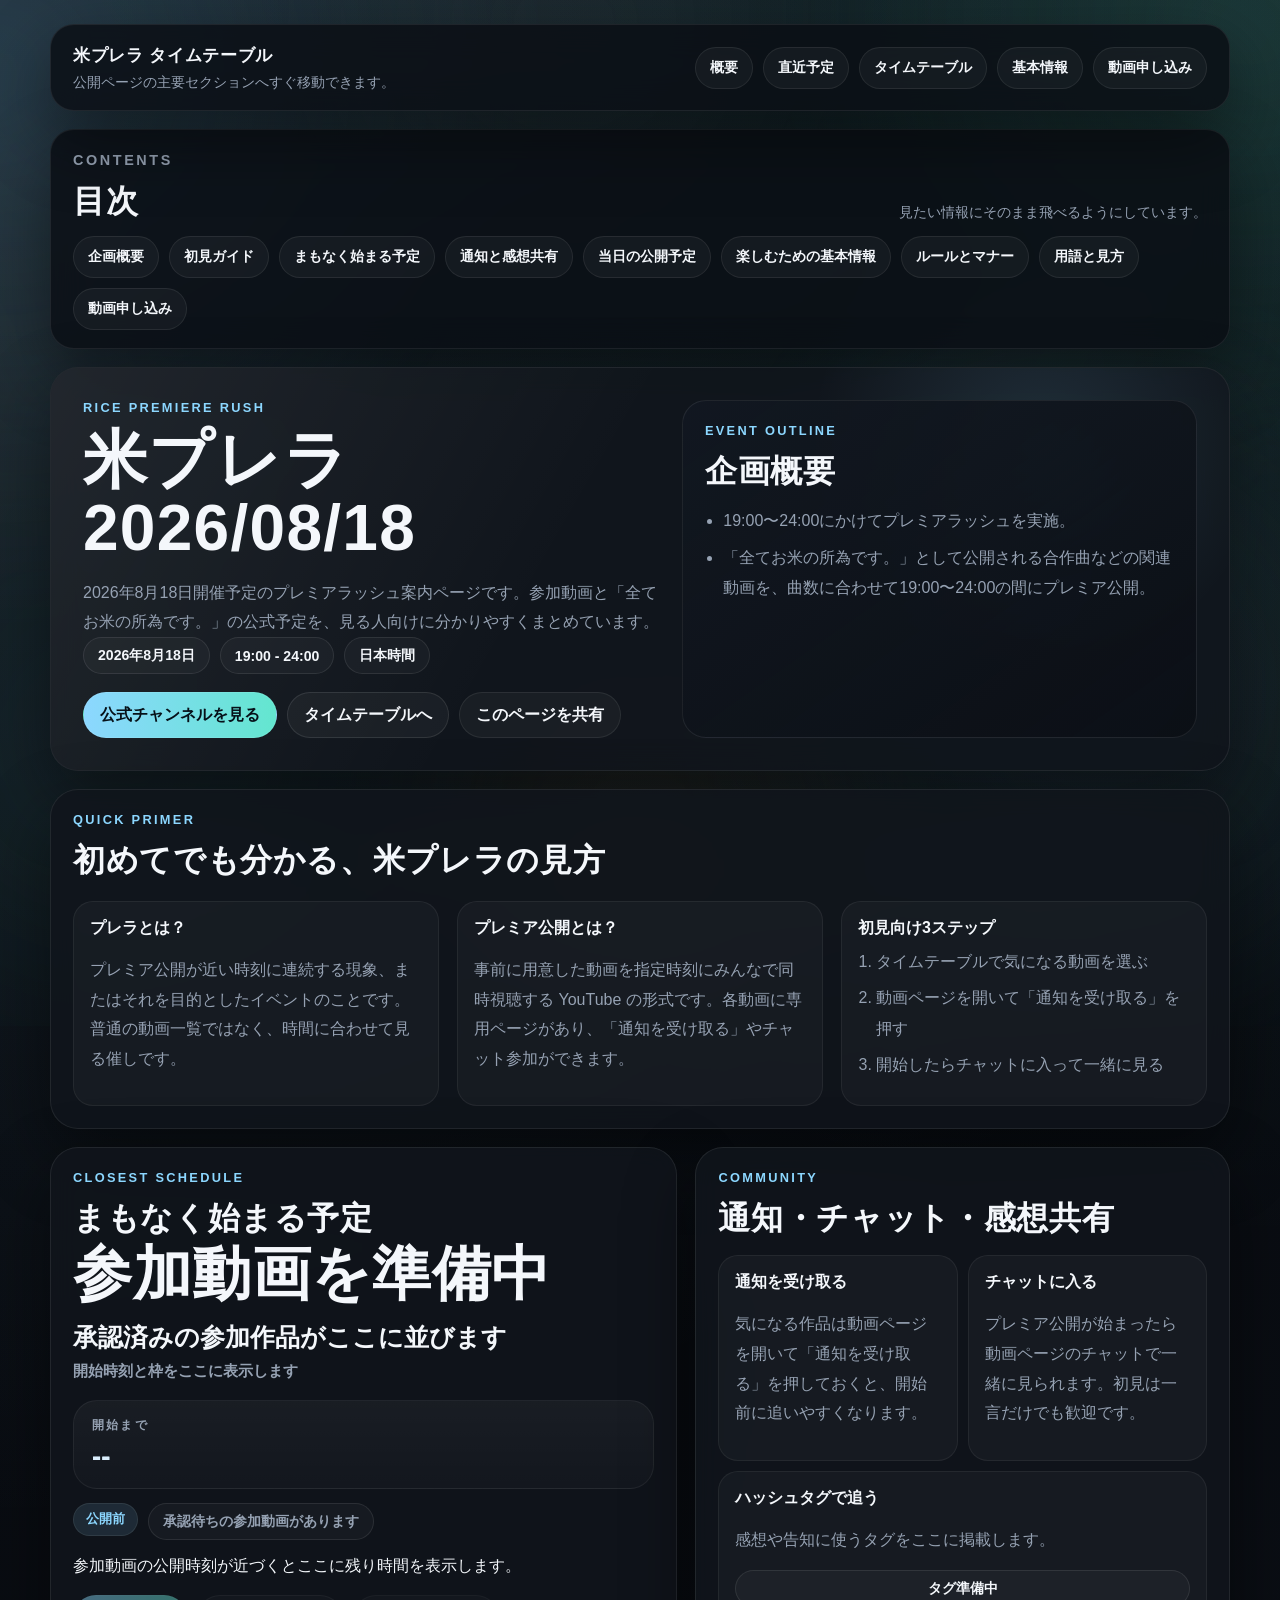
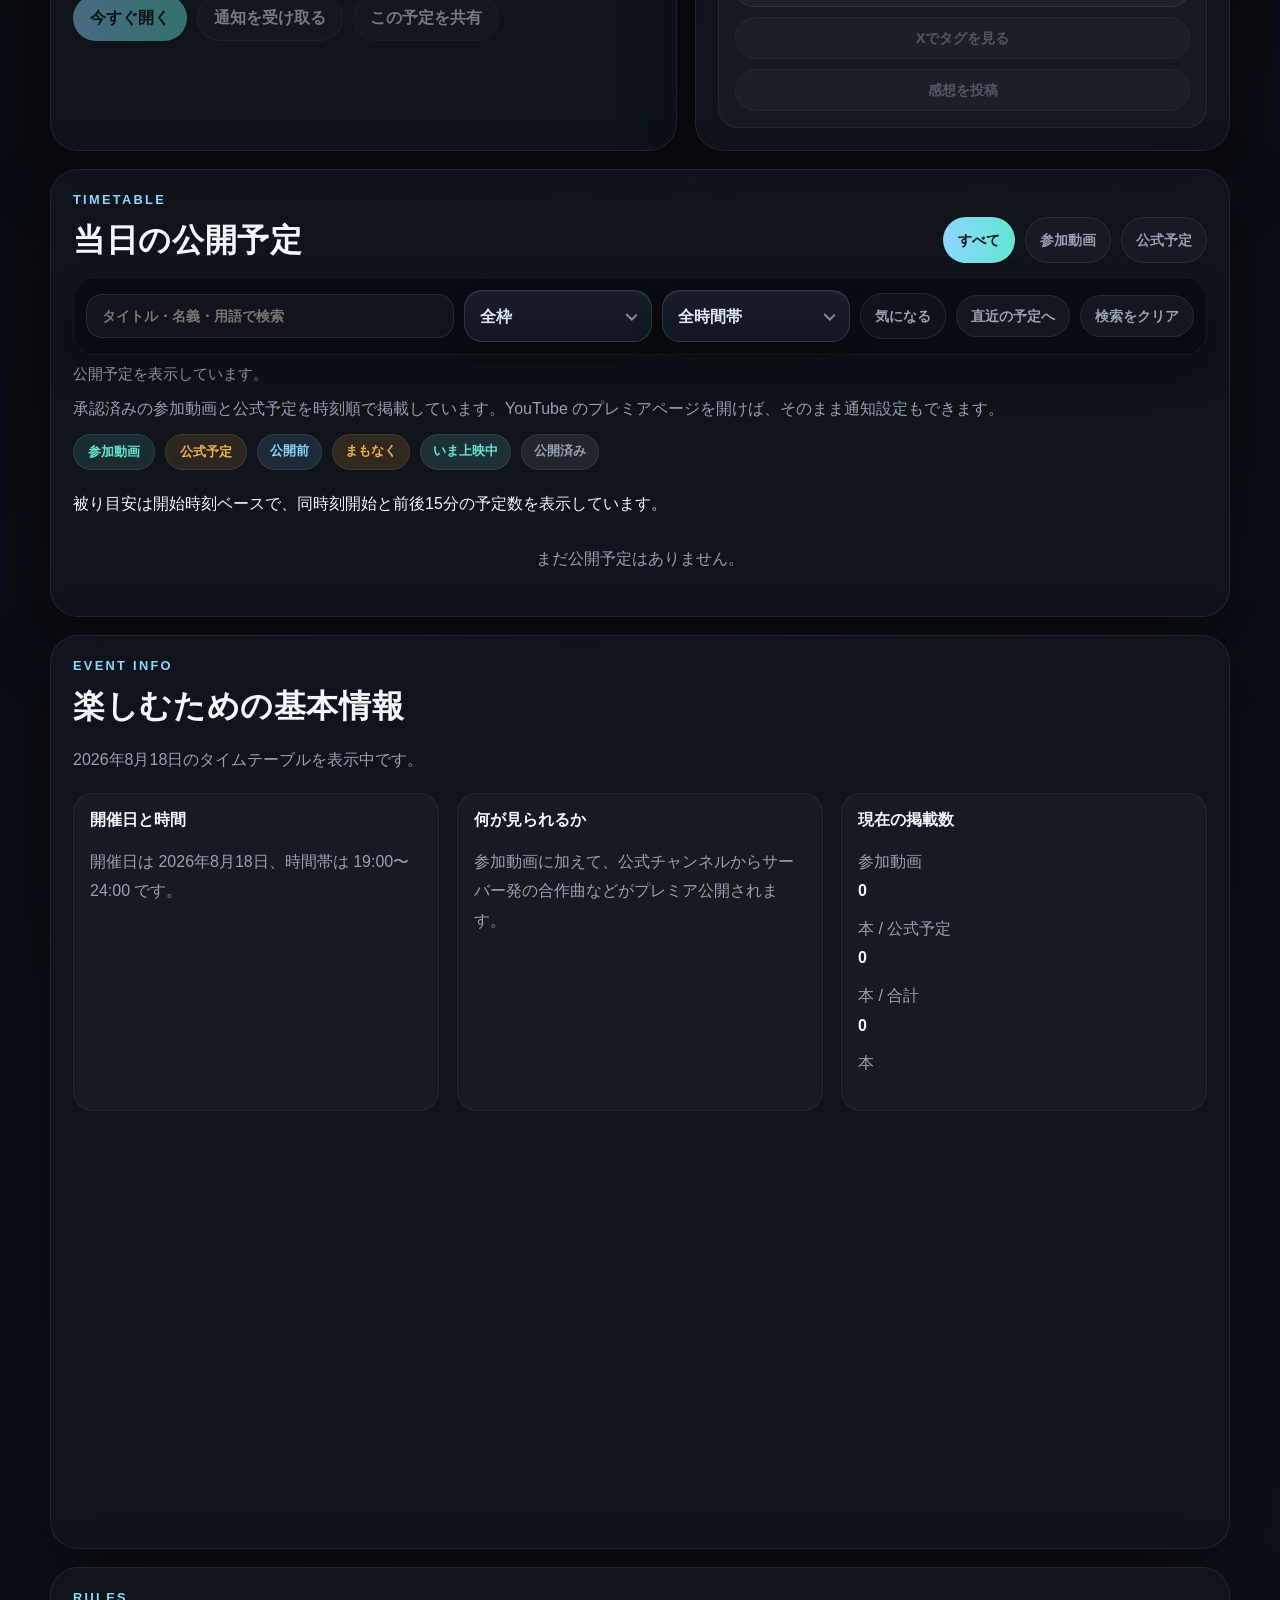
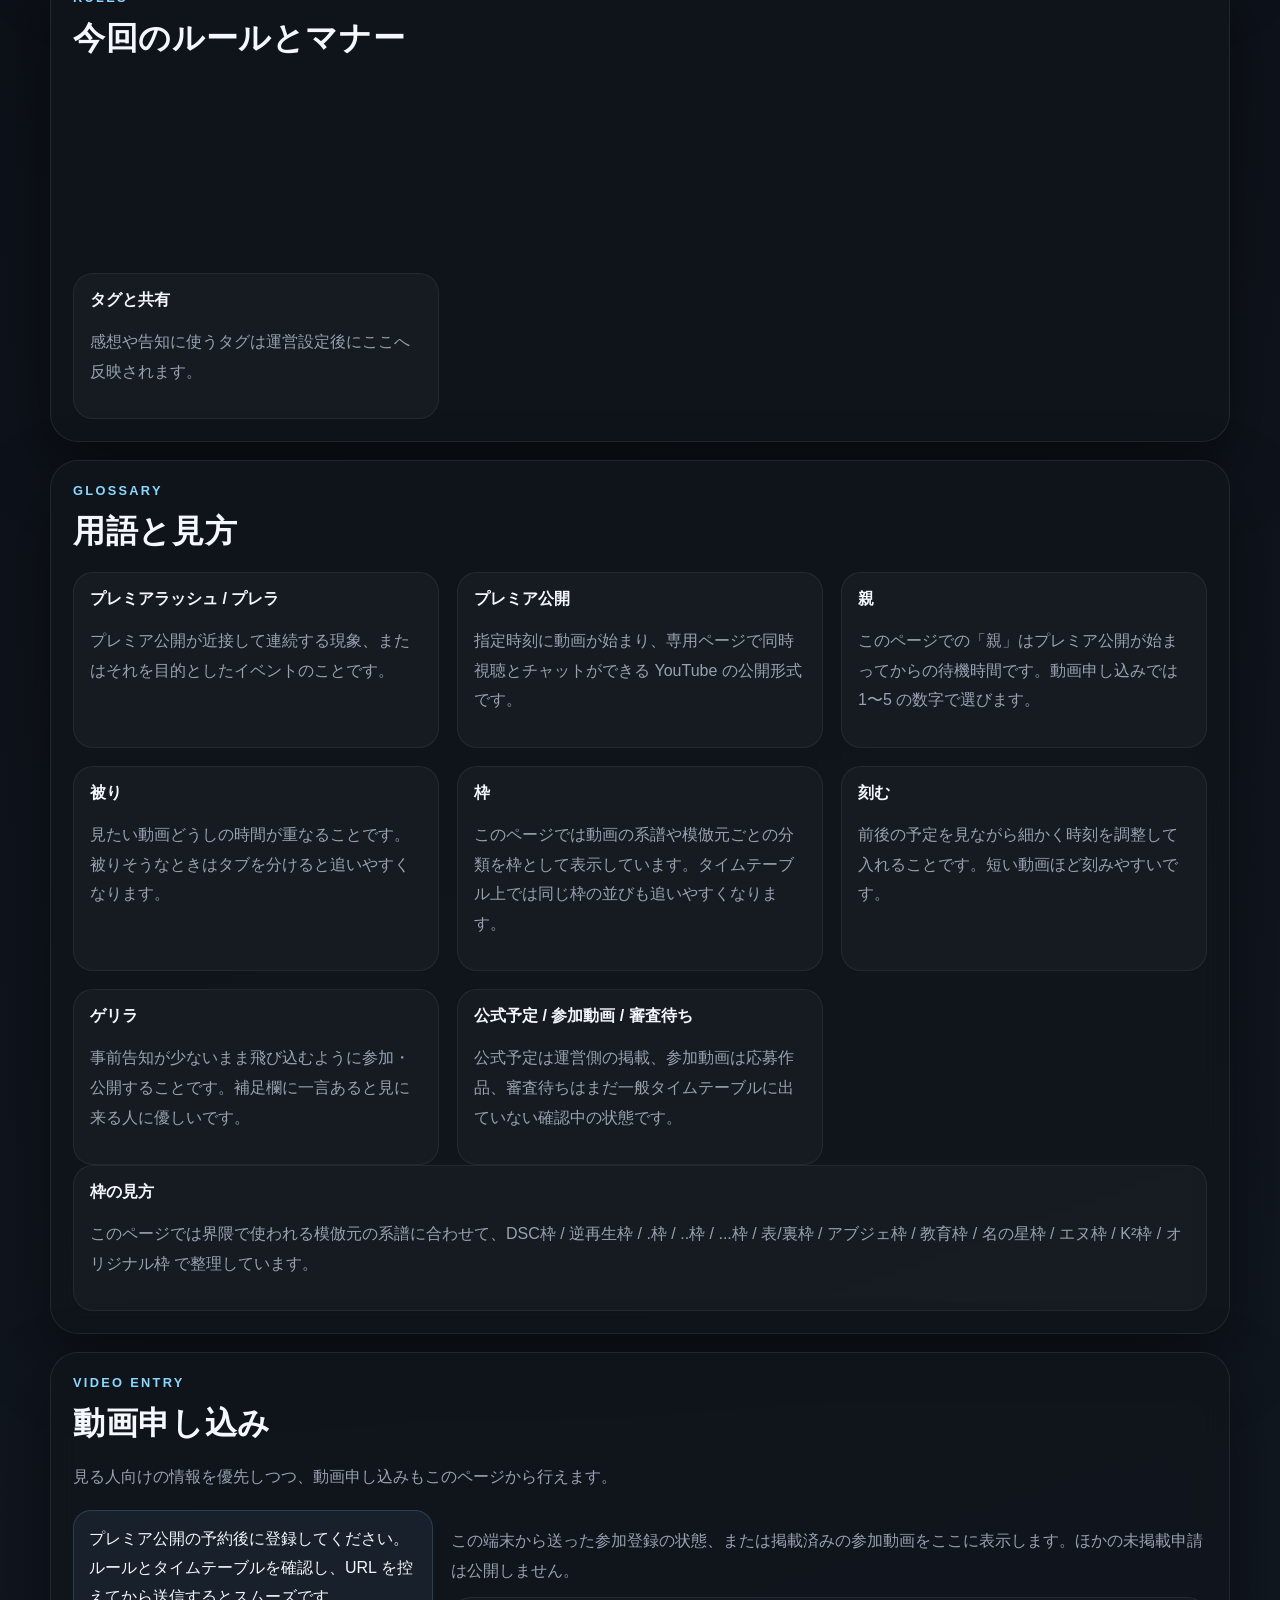
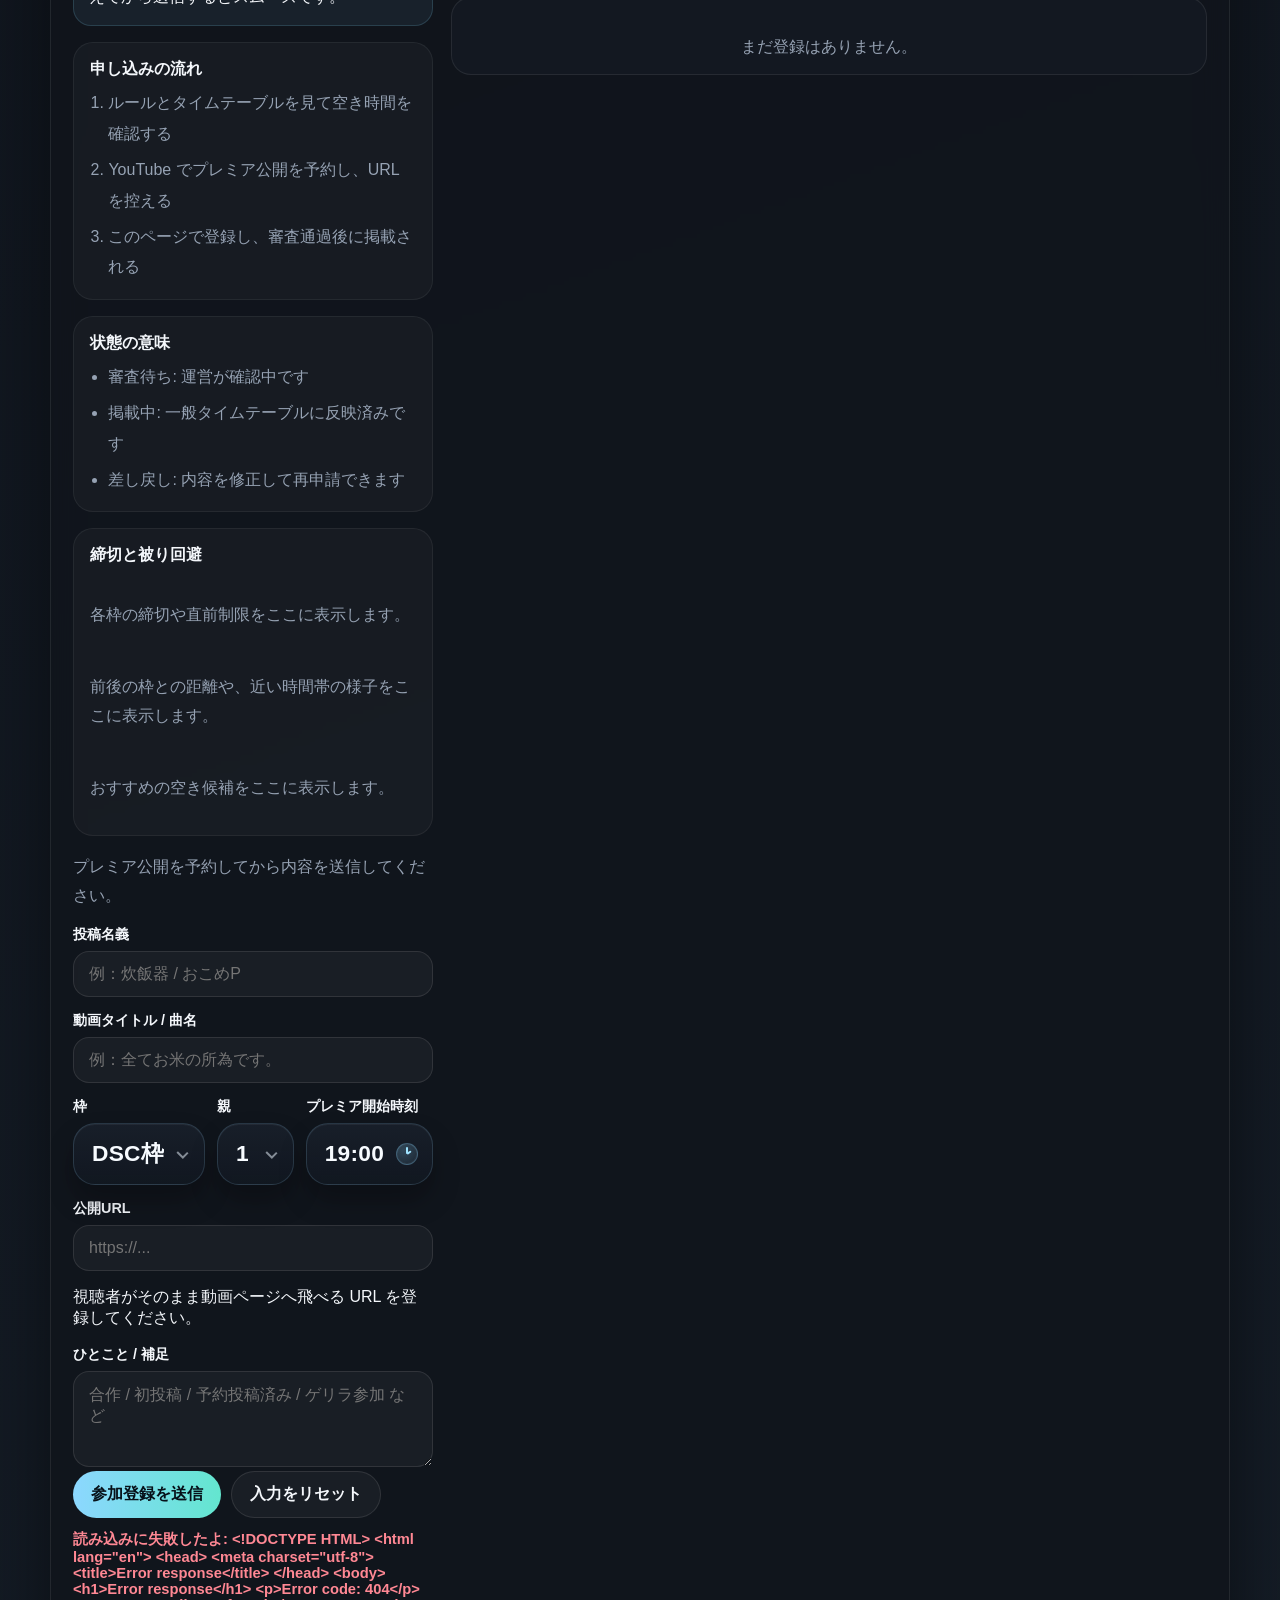
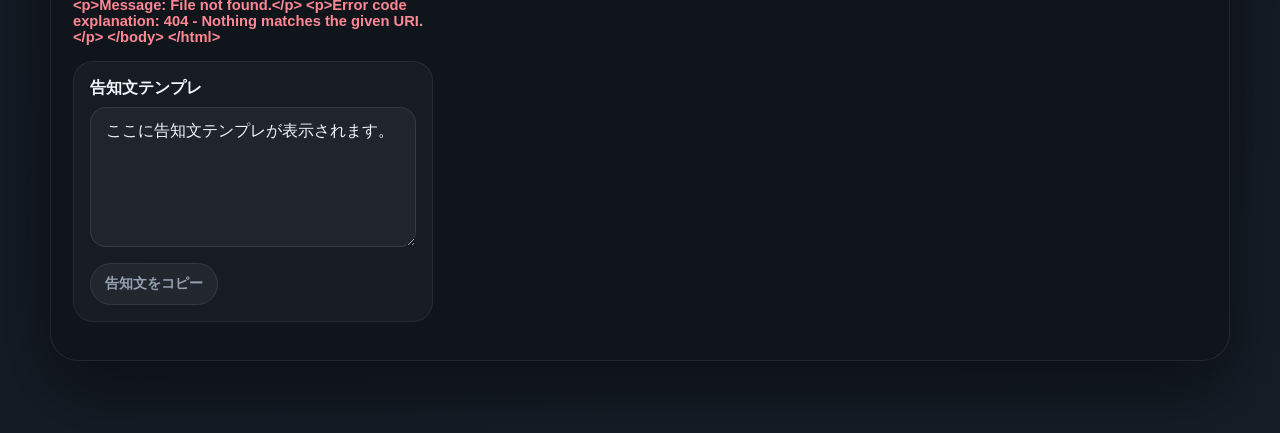
==== index.html @ d94d6cf5 "fix: めっちゃ文字化けしとる〜〜〜〜〜〜〜〜〜！！！！！！" ====
﻿<!DOCTYPE html>
<html lang="ja">
<head>
  <meta charset="UTF-8">
  <meta name="viewport" content="width=device-width,initial-scale=1">
  <meta http-equiv="Content-Security-Policy" content="default-src 'self'; script-src 'self'; style-src 'self' 'unsafe-inline'; img-src 'self' data: https:; font-src 'self' data:; connect-src 'self'; object-src 'none'; base-uri 'self'; form-action 'self'">
  <meta name="referrer" content="strict-origin-when-cross-origin">
  <title>米プレラ | タイムテーブル</title>
  <link rel="stylesheet" href="./pickers.css?v=4">
  <link rel="stylesheet" href="./motion.css?v=2">
  <style>
    @font-face{font-family:"GenZenGothicKai";src:url("./assets/fonts/GenZenGothicKai.ttf") format("truetype");font-display:swap}
    :root{--bg:#05070b;--bg2:#0f141c;--bg3:#151d27;--card:rgba(17,21,28,.88);--card2:rgba(20,25,34,.96);--line:rgba(255,255,255,.08);--text:#f4f7fb;--sub:#96a2b3;--cyan:#8cd7ff;--mint:#63e6cf;--amber:#f3b14a;--green:#62e0c2;--red:#ff8894;--shadow:0 28px 70px rgba(0,0,0,.45)}
    *{box-sizing:border-box}
    html{scroll-behavior:smooth}
    body{margin:0;color:var(--text);font-family:"GenZenGothicKai","Yu Gothic","Meiryo",sans-serif;background:radial-gradient(circle at top left,rgba(140,215,255,.14),transparent 22%),radial-gradient(circle at top right,rgba(99,230,207,.1),transparent 18%),linear-gradient(160deg,var(--bg),var(--bg2) 56%,var(--bg3));min-height:100vh}
    a{color:inherit}
    .wrap{width:min(1180px,calc(100% - 28px));margin:24px auto 72px}
    .site-header,.toc-card{margin-bottom:18px;padding:18px 22px;background:rgba(10,14,20,.82);border:1px solid rgba(255,255,255,.08);border-radius:24px;box-shadow:var(--shadow);backdrop-filter:blur(16px);-webkit-backdrop-filter:blur(16px)}
    .site-header{display:flex;align-items:center;justify-content:space-between;gap:16px;position:sticky;top:12px;z-index:30}
    .site-brand{display:grid;gap:6px}
    .site-brand strong{font-size:1.08rem;letter-spacing:.04em}
    .site-brand span{color:var(--sub);font-size:.88rem}
    .header-nav,.toc-grid{display:flex;flex-wrap:wrap;gap:10px}
    .header-link,.toc-link{display:inline-flex;align-items:center;justify-content:center;min-height:42px;padding:10px 14px;border-radius:999px;border:1px solid rgba(255,255,255,.08);background:rgba(255,255,255,.04);text-decoration:none;font-size:.86rem;font-weight:900}
    .header-link:hover,.toc-link:hover{border-color:rgba(140,215,255,.22);color:var(--cyan)}
    .toc-card{display:grid;gap:12px}
    .toc-head{display:flex;justify-content:space-between;align-items:end;gap:12px}
    .toc-head p{margin:0;color:var(--sub);font-size:.9rem;line-height:1.7}
    .anchor-section{scroll-margin-top:132px}
    .hero,.card{background:var(--card);border:1px solid var(--line);border-radius:28px;box-shadow:var(--shadow);backdrop-filter:blur(14px);-webkit-backdrop-filter:blur(14px)}
    .hero{padding:32px;display:grid;grid-template-columns:1.06fr .94fr;gap:18px;overflow:hidden;position:relative}
    .hero:before{content:"";position:absolute;inset:0;background:radial-gradient(circle at 84% 18%,rgba(140,215,255,.12),transparent 22%),linear-gradient(120deg,rgba(255,255,255,.07),transparent 44%)}
    .hero>*{position:relative;z-index:1}
    .panel{padding:22px;border-radius:24px;background:linear-gradient(145deg,rgba(18,24,33,.96),rgba(11,15,21,.82));border:1px solid rgba(255,255,255,.08)}
    .eyebrow{margin:0 0 12px;color:var(--cyan);font-size:.8rem;font-weight:900;letter-spacing:.18em;text-transform:uppercase}
    h1,h2,h3{margin:0;letter-spacing:.02em}
    h1{font-size:clamp(2.25rem,5vw,4.25rem);line-height:1.05}
    h2{font-size:clamp(1.34rem,3vw,2rem)}
    .lead,.small,.note{color:var(--sub);line-height:1.85}
    .lead{margin:16px 0 0}
    .chips,.meta,.stats,.btns,.tags,.actions,.guides,.controls,.item-actions,.plan-list{display:flex;flex-wrap:wrap;gap:10px}
    .chip,.meta span,.tag,.badge,.filter-btn,.mini-btn,.fav-btn,.state-chip{display:inline-flex;align-items:center;justify-content:center;padding:8px 14px;border-radius:999px;border:1px solid rgba(255,255,255,.09);background:rgba(255,255,255,.03);font-size:.88rem;font-weight:800}
    .actions{margin-top:18px}
    .hero-link,.cta,button.hero-link{display:inline-flex;align-items:center;justify-content:center;min-height:46px;padding:11px 16px;border-radius:999px;text-decoration:none;font-weight:900;border:1px solid rgba(255,255,255,.08)}
    .hero-link.primary,.cta{background:linear-gradient(90deg,var(--cyan),var(--mint));color:#061018}
    .hero-link.ghost{background:rgba(255,255,255,.04)}
    .top,.grid,.info-grid,.participant-grid{display:grid;gap:18px;margin-top:18px}
    .top{grid-template-columns:1.08fr .92fr}
    .grid{grid-template-columns:1fr}
    .info-grid{grid-template-columns:repeat(3,minmax(0,1fr))}
    .participant-grid{grid-template-columns:360px 1fr}
    .card{padding:22px}
    .section{display:flex;justify-content:space-between;align-items:end;gap:12px;margin-bottom:10px}
    .count-wrap{display:grid;gap:8px;margin:18px 0 14px;padding:16px 18px;border-radius:24px;border:1px solid rgba(255,255,255,.06);background:linear-gradient(180deg,rgba(255,255,255,.045),rgba(255,255,255,.02))}
    .count-label{margin:0;color:var(--sub);font-size:.78rem;font-weight:900;letter-spacing:.18em;text-transform:uppercase}
    .count{margin:0;font-size:clamp(1.2rem,2.4vw,1.72rem);font-weight:900;line-height:1.1;color:#dbeefd}
    #nextText{margin:2px 0 0;font-size:clamp(2.15rem,5vw,3.7rem);font-weight:900;line-height:1.04;letter-spacing:.01em}
    .next-meta{display:grid;gap:6px;margin-top:12px}
    .next-meta span{display:block;padding:0;border:none;background:none}
    #nextMeta1{font-size:clamp(1.16rem,2.3vw,1.58rem);font-weight:900;color:var(--text)}
    #nextMeta2{font-size:.96rem;font-weight:700;color:var(--sub)}
    .meta{margin-top:16px}
    .meta strong{color:var(--text)}
    .stats{margin-top:14px}
    .stat{flex:1 1 120px;padding:16px;border-radius:22px;background:rgba(255,255,255,.03);border:1px solid rgba(255,255,255,.06)}
    .stat strong{display:block;margin-top:8px;font-size:1.9rem;line-height:1}
    .guide{flex:1 1 200px;padding:16px;border-radius:20px;background:rgba(255,255,255,.03);border:1px solid rgba(255,255,255,.06)}
    .guide strong{display:block;margin-bottom:8px;color:var(--text)}
    .plan-list{margin-top:12px;align-items:flex-start}
    .plan-item{min-width:160px;padding:12px 14px;border-radius:16px;background:rgba(255,255,255,.03);border:1px solid rgba(255,255,255,.06)}
    .plan-item strong{display:block;margin-bottom:4px}
    .overview-list,.tips-list,.term-list,.step-list{margin:0;padding-left:1.15rem;color:var(--sub);line-height:1.9}
    .overview-list li+li,.tips-list li+li,.term-list li+li,.step-list li+li{margin-top:6px}
    .legend{margin-bottom:14px}
    .legend .tag{font-size:.82rem}
    .filter-btn{cursor:pointer;color:var(--sub)}
    .filter-btn.active{background:linear-gradient(90deg,var(--cyan),var(--mint));color:#061018;border-color:transparent}
    .controls{position:sticky;top:14px;z-index:12;margin:14px 0 10px;align-items:center;padding:12px;border-radius:22px;border:1px solid rgba(255,255,255,.06);background:rgba(8,12,18,.88);box-shadow:0 18px 36px rgba(0,0,0,.24);backdrop-filter:blur(16px);-webkit-backdrop-filter:blur(16px)}
    .timetable-intro{display:grid;gap:10px;margin:8px 0 10px}
    .timetable-intro .note,.timetable-intro .mini-note{margin:0}
    #timetable{scroll-margin-top:132px}
    .searchbox{flex:1 1 280px;min-width:220px}
    .searchbox input{min-height:44px}
    .selectbox{flex:0 0 188px;min-width:188px}
    .selectbox select{min-height:44px}
    .field-shell{position:relative}
    .field-shell input,.field-shell select{width:100%;padding:14px 88px 14px 16px;border-radius:18px;border:1px solid rgba(255,255,255,.12);background:linear-gradient(180deg,rgba(255,255,255,.06),rgba(255,255,255,.03));box-shadow:inset 0 1px 0 rgba(255,255,255,.05),0 14px 24px rgba(0,0,0,.16);backdrop-filter:blur(12px);-webkit-backdrop-filter:blur(12px)}
    .field-shell select{appearance:none;-webkit-appearance:none;cursor:pointer}
    .field-shell input[type="time"],.field-shell input[type="date"]{cursor:pointer;color-scheme:dark}
    .field-shell input[type="time"]::-webkit-calendar-picker-indicator,.field-shell input[type="date"]::-webkit-calendar-picker-indicator{filter:invert(84%) sepia(13%) saturate(714%) hue-rotate(164deg) brightness(102%) contrast(101%);opacity:.78}
    .field-shell .field-chip{position:absolute;right:12px;top:50%;transform:translateY(-50%);display:inline-flex;align-items:center;justify-content:center;min-width:58px;padding:7px 11px;border-radius:999px;border:1px solid rgba(140,215,255,.18);background:rgba(140,215,255,.1);color:var(--cyan);font-size:.68rem;font-weight:900;letter-spacing:.16em;pointer-events:none}
    .field-shell.select-shell:after{content:"";position:absolute;right:80px;top:50%;width:8px;height:8px;border-right:2px solid rgba(255,255,255,.48);border-bottom:2px solid rgba(255,255,255,.48);transform:translateY(-70%) rotate(45deg);pointer-events:none}
    .search-summary{margin:0 0 10px;color:var(--sub);font-size:.92rem}
    .timeline{display:grid;gap:12px}
    .item{display:grid;grid-template-columns:92px 1fr auto;gap:16px;align-items:start;padding:18px;border-radius:24px;background:var(--card2);border:1px solid rgba(255,255,255,.06)}
    .item.upcoming{border-color:rgba(140,215,255,.34);box-shadow:0 0 0 1px rgba(140,215,255,.18) inset}
    .timebox{padding:12px 10px;border-radius:18px;background:linear-gradient(180deg,rgba(140,215,255,.12),rgba(255,255,255,.04));text-align:center}
    .timebox strong{display:block;font-size:1rem;line-height:1}
    .timebox span{display:block;margin-top:7px;color:var(--sub);font-size:.76rem;font-weight:700}
    .item h3{margin-top:10px;font-size:clamp(1.34rem,2vw,1.78rem);line-height:1.24}
    .owner{margin:6px 0 0;font-size:1.05rem;font-weight:900;color:#edf7ff}
    .desc{margin:8px 0 0;color:var(--sub);line-height:1.75;font-size:.94rem}
    .tag.official{background:rgba(243,177,74,.12);color:var(--amber)}
    .tag.participant{background:rgba(99,230,207,.12);color:var(--mint)}
    .tag.neutral{color:var(--sub)}
    .state-chip.before{background:rgba(140,215,255,.12);color:var(--cyan)}
    .state-chip.live{background:rgba(99,230,207,.14);color:var(--mint)}
    .state-chip.after{background:rgba(255,255,255,.08);color:var(--sub)}
    .view-badge{display:inline-flex;align-items:center;justify-content:center;padding:7px 12px;border-radius:999px;border:1px solid rgba(255,255,255,.08);font-size:.8rem;font-weight:900}
    .view-badge.before{background:rgba(140,215,255,.12);color:var(--cyan)}
    .view-badge.soon{background:rgba(243,177,74,.14);color:var(--amber)}
    .view-badge.live{background:rgba(99,230,207,.14);color:var(--mint)}
    .view-badge.past{background:rgba(255,255,255,.08);color:var(--sub)}
    .linkbtn,.mini-btn,.fav-btn{display:inline-flex;align-items:center;justify-content:center;min-height:42px;padding:10px 14px;border-radius:999px;background:rgba(255,255,255,.05);border:1px solid rgba(255,255,255,.08);text-decoration:none;font-weight:900;white-space:nowrap}
    .item-actions{justify-content:flex-end}
    .fav-btn.active{background:linear-gradient(90deg,var(--amber),#ffd279);color:#161006;border-color:transparent}
    .mini-btn{cursor:pointer;color:var(--sub)}
    .guide-actions,.helper-block{display:grid;gap:10px}
    .template-box textarea{min-height:140px}
    .conditional-field{margin-top:12px}
    .is-disabled{pointer-events:none;opacity:.45}
    .muted{color:var(--sub);font-size:.9rem;font-weight:700}
    .dock{display:none;position:fixed;left:12px;right:12px;bottom:12px;z-index:40;grid-template-columns:repeat(4,1fr);gap:8px;padding:10px;border-radius:22px;background:rgba(7,10,16,.94);border:1px solid rgba(255,255,255,.08);box-shadow:var(--shadow);backdrop-filter:blur(16px);-webkit-backdrop-filter:blur(16px)}
    .dock a,.dock button{display:flex;align-items:center;justify-content:center;min-height:48px;padding:10px 12px;border-radius:16px;background:rgba(255,255,255,.05);border:1px solid rgba(255,255,255,.08);color:var(--text);text-decoration:none;font-weight:900}
    .dock .primary{background:linear-gradient(90deg,var(--cyan),var(--mint));color:#061018}
    .table{overflow:auto;border:1px solid rgba(255,255,255,.08);border-radius:20px;background:rgba(255,255,255,.02)}
    table{width:100%;min-width:760px;border-collapse:collapse}
    .schedule-table{min-width:1160px}
    th,td{padding:14px 12px;border-bottom:1px solid rgba(255,255,255,.06);text-align:left;vertical-align:top}
    th{background:rgba(255,255,255,.03);font-size:.84rem;white-space:nowrap}
    tr:last-child td{border-bottom:none}
    .song{display:block;margin-bottom:4px;font-weight:900;font-size:1.04rem;line-height:1.28;word-break:keep-all}
    .t{white-space:nowrap;font-weight:900}
    .title-col,.title-cell{min-width:240px}
    .artist-col,.artist-cell{min-width:140px}
    .url-col,.url-cell{min-width:280px}
    .note-col,.note-cell{min-width:150px}
    .review-col,.review-cell{min-width:180px}
    .action-col,.action-cell{min-width:170px}
    .artist-cell,.note-cell,.review-cell{line-height:1.7}
    .url{display:block;word-break:break-word;overflow-wrap:anywhere;color:var(--cyan);font-size:.9rem;line-height:1.55}
    .table-edit-btn{min-height:40px;padding:10px 14px}
    .empty{padding:24px;color:var(--sub);text-align:center}
    .stacked-table{overflow:visible;border:none;background:transparent}
    .stacked-table table{min-width:0;width:100%;display:block}
    .stacked-table thead{display:none}
    .stacked-table tbody{display:grid;gap:12px}
    .stacked-table tr{display:block;padding:16px;border-radius:20px;background:var(--card2);border:1px solid rgba(255,255,255,.08)}
    .stacked-table td{display:block;padding:0 0 12px;border-bottom:none;min-width:0}
    .stacked-table td:last-child{padding-bottom:0}
    .stacked-table td:before{content:attr(data-label);display:block;margin-bottom:5px;color:var(--sub);font-size:.78rem;font-weight:900;letter-spacing:.08em}
    .stacked-table .song{margin-bottom:0}
    .stacked-table .action-cell{padding-top:4px}
    .stacked-table .table-edit-btn{width:100%}
    .stacked-table .empty{display:block;padding:18px 12px;border-radius:16px}
    .stack-card-row{padding:0!important;border:none!important;background:none!important}
    .stack-card-row td{padding:0!important}
    .stack-card-row td:before{display:none!important}
    .stack-card{padding:16px 18px;border-radius:20px;background:var(--card2);border:1px solid rgba(255,255,255,.08)}
    .stack-card.is-toggleable{cursor:pointer;transition:border-color .22s ease,transform .22s ease,box-shadow .22s ease}
    .stack-card.is-toggleable:hover{border-color:rgba(140,215,255,.18);transform:translateY(-1px)}
    .stack-card.is-toggleable:focus-visible{outline:none;border-color:rgba(140,215,255,.34);box-shadow:0 0 0 3px rgba(140,215,255,.12)}
    .stack-card.is-expanded{border-color:rgba(140,215,255,.28);box-shadow:0 0 0 1px rgba(140,215,255,.12) inset}
    .stack-card-head,.stack-card-status,.stack-card-footer,.stack-card-action-group{display:flex;flex-wrap:wrap;gap:8px;align-items:center}
    .stack-card-head{justify-content:space-between;align-items:flex-start}
    .stack-card-main{display:grid;gap:6px;margin-top:14px}
    .stack-field-label{margin:0;color:var(--sub);font-size:.72rem;font-weight:900;letter-spacing:.08em;text-transform:uppercase}
    .stack-card-title{display:block;width:100%;color:var(--text)}
    .stack-card-title.is-static{cursor:default}
    .stack-card-title-text{display:block;font-size:1.08rem;font-weight:900;line-height:1.32}
    .stack-card-summary{display:grid;grid-template-columns:repeat(auto-fit,minmax(120px,1fr));gap:10px;margin-top:14px}
    .stack-summary-item{padding:12px 14px;border-radius:16px;border:1px solid rgba(255,255,255,.06);background:rgba(255,255,255,.03)}
    .stack-summary-label{display:block;margin-bottom:4px;color:var(--sub);font-size:.7rem;font-weight:900;letter-spacing:.08em;text-transform:uppercase}
    .stack-summary-value{display:block;color:var(--text);font-size:.96rem;font-weight:900;line-height:1.35;word-break:break-word}
    .stack-time{font-size:1.05rem;letter-spacing:.02em}
    .stack-card-hint{margin-left:auto;color:var(--sub);font-size:.75rem;font-weight:800;letter-spacing:.04em}
    .stack-card-footer{margin-top:14px}
    .stack-chip,.stack-meta,.stack-card-link{display:inline-flex;align-items:center;justify-content:center;min-height:34px;padding:8px 12px;border-radius:999px;border:1px solid rgba(255,255,255,.08);background:rgba(255,255,255,.04);font-size:.86rem;font-weight:800}
    .stack-meta{justify-content:flex-start;color:var(--text)}
    .stack-card-link{text-decoration:none;color:var(--cyan)}
    .stack-card-details{display:grid;gap:10px;margin-top:12px;padding-top:12px;border-top:1px solid rgba(255,255,255,.08)}
    .stack-detail-label{margin:0 0 4px;color:var(--sub);font-size:.74rem;font-weight:900;letter-spacing:.08em;text-transform:uppercase}
    .stack-detail-value{margin:0;color:var(--text);line-height:1.7;word-break:break-word}
    .badge.pending{background:rgba(140,215,255,.12);color:var(--cyan)}
    .badge.approved{background:rgba(99,230,207,.12);color:var(--mint)}
    .badge.rejected{background:rgba(255,136,148,.12);color:var(--red)}
    label{display:block;margin:14px 0 7px;font-size:.9rem;font-weight:800}
    input,select,textarea{width:100%;padding:13px 15px;border-radius:16px;border:1px solid rgba(255,255,255,.1);background:rgba(255,255,255,.04);color:var(--text);font:inherit;outline:none}
    input:focus,select:focus,textarea:focus{border-color:rgba(140,215,255,.7);box-shadow:0 0 0 4px rgba(140,215,255,.1)}
    textarea{min-height:96px;resize:vertical}
    .row{display:grid;grid-template-columns:1fr 1fr;gap:12px}
    .row-3{grid-template-columns:1fr 1fr 1fr}
    button{appearance:none;border:none;cursor:pointer;border-radius:999px;min-height:46px;padding:12px 18px;font:inherit;font-weight:900}
    .primary{background:linear-gradient(90deg,var(--cyan),var(--mint));color:#061018}
    .ghost{background:rgba(255,255,255,.04);color:var(--text);border:1px solid rgba(255,255,255,.1)}
    .form-mode{margin:0 0 14px}
    .form-mode.is-editing{color:var(--cyan)}
    .status{min-height:1.5em;margin-top:12px;font-size:.92rem;font-weight:700}
    .status.ok{color:var(--green)}
    .status.err{color:var(--red)}
    .notice{margin:0 0 16px;padding:14px 15px;border-radius:18px;background:rgba(140,215,255,.07);border:1px solid rgba(140,215,255,.16);line-height:1.8}
    .subsection{margin-bottom:16px}
    @media (max-width:1040px){.hero,.top,.info-grid,.participant-grid{grid-template-columns:1fr}}
    @media (max-width:760px){
      body{padding-bottom:92px}
      .wrap{width:min(100% - 16px,100%);margin:12px auto 40px}
      .site-header{position:static;padding:16px 18px}
      .site-header,.toc-card{border-radius:22px}
      .header-nav,.toc-grid{flex-direction:column}
      .header-link,.toc-link{width:100%}
      .hero,.card{border-radius:22px}
      .hero,.card{padding:18px}
      .stats,.chips,.btns,.actions,.item-actions,.plan-list{flex-direction:column}
      .controls{top:10px;padding:10px}
      .btns button,.actions a,.actions button,.controls button,.controls label,.item-actions>*,.plan-item,.selectbox{width:100%}
      .row{grid-template-columns:1fr}
      input,select,textarea{font-size:16px}
      .item{grid-template-columns:1fr}
      .dock{display:grid}
      .table{overflow:visible;border:none;background:transparent}
      table{min-width:0;width:100%;display:block}
      thead{display:none}
      tbody{display:grid;gap:12px}
      tr{display:block;margin-bottom:0;padding:12px;border-radius:18px;background:var(--card2);border:1px solid rgba(255,255,255,.08)}
      td{display:block;padding:0 0 10px;border-bottom:none;font-size:.93rem}
      td:last-child{padding-bottom:0}
      td:before{content:attr(data-label);display:block;margin-bottom:4px;color:var(--sub);font-size:.78rem;font-weight:900}
      .empty{display:block;padding:18px 12px;border-radius:16px}
    }
  </style>
</head>
<body>
  <div class="wrap">
    <header class="site-header">
      <div class="site-brand">
        <strong>米プレラ タイムテーブル</strong>
        <span>公開ページの主要セクションへすぐ移動できます。</span>
      </div>
      <nav class="header-nav" aria-label="ページ内ナビゲーション">
        <a class="header-link" href="#overview">概要</a>
        <a class="header-link" href="#upcoming">直近予定</a>
        <a class="header-link" href="#timetable">タイムテーブル</a>
        <a class="header-link" href="#event-info">基本情報</a>
        <a class="header-link" href="#participants">動画申し込み</a>
      </nav>
    </header>

    <section class="toc-card">
      <div class="toc-head">
        <div>
          <p class="eyebrow" style="margin-bottom:8px">Contents</p>
          <h2>目次</h2>
        </div>
        <p>見たい情報にそのまま飛べるようにしています。</p>
      </div>
      <nav class="toc-grid" aria-label="目次">
        <a class="toc-link" href="#overview">企画概要</a>
        <a class="toc-link" href="#primer">初見ガイド</a>
        <a class="toc-link" href="#upcoming">まもなく始まる予定</a>
        <a class="toc-link" href="#community">通知と感想共有</a>
        <a class="toc-link" href="#timetable">当日の公開予定</a>
        <a class="toc-link" href="#event-info">楽しむための基本情報</a>
        <a class="toc-link" href="#rules">ルールとマナー</a>
        <a class="toc-link" href="#glossary">用語と見方</a>
        <a class="toc-link" href="#participants">動画申し込み</a>
      </nav>
    </section>

    <section class="hero anchor-section" id="overview">
      <div>
        <p class="eyebrow">Rice Premiere Rush</p>
        <h1>米プレラ<br><span id="heroDate">2026/08/18</span></h1>
        <p class="lead"><span id="leadDate">2026年8月18日</span>開催予定のプレミアラッシュ案内ページです。参加動画と「全てお米の所為です。」の公式予定を、見る人向けに分かりやすくまとめています。</p>
        <div class="chips">
          <span class="chip" id="dateChip">2026年8月18日</span>
          <span class="chip">19:00 - 24:00</span>
          <span class="chip">日本時間</span>
        </div>
        <div class="actions">
          <a class="hero-link primary" id="channelLink" href="https://www.youtube.com/@or_should_rice" target="_blank" rel="noopener noreferrer">公式チャンネルを見る</a>
          <a class="hero-link ghost" href="#timetable">タイムテーブルへ</a>
          <button type="button" class="hero-link ghost" id="copyPageBtn">このページを共有</button>
        </div>
      </div>
      <div class="panel">
        <p class="eyebrow">Event Outline</p>
        <h2 style="margin-bottom:12px">企画概要</h2>
        <ul class="overview-list">
          <li>19:00〜24:00にかけてプレミアラッシュを実施。</li>
          <li>「全てお米の所為です。」として公開される合作曲などの関連動画を、曲数に合わせて19:00〜24:00の間にプレミア公開。</li>
        </ul>
      </div>
    </section>

    <section class="card anchor-section" id="primer" style="margin-top:18px">
      <div class="section">
        <div>
          <p class="eyebrow">Quick Primer</p>
          <h2>初めてでも分かる、米プレラの見方</h2>
        </div>
      </div>
      <div class="info-grid">
        <div class="guide">
          <strong>プレラとは？</strong>
          <p class="small">プレミア公開が近い時刻に連続する現象、またはそれを目的としたイベントのことです。普通の動画一覧ではなく、時間に合わせて見る催しです。</p>
        </div>
        <div class="guide">
          <strong>プレミア公開とは？</strong>
          <p class="small">事前に用意した動画を指定時刻にみんなで同時視聴する YouTube の形式です。各動画に専用ページがあり、「通知を受け取る」やチャット参加ができます。</p>
        </div>
        <div class="guide">
          <strong>初見向け3ステップ</strong>
          <ol class="step-list">
            <li>タイムテーブルで気になる動画を選ぶ</li>
            <li>動画ページを開いて「通知を受け取る」を押す</li>
            <li>開始したらチャットに入って一緒に見る</li>
          </ol>
        </div>
      </div>
    </section>

    <section class="top">
      <article class="card anchor-section" id="upcoming">
        <p class="eyebrow">Closest Schedule</p>
        <h2>まもなく始まる予定</h2>
        <p id="nextText">次回の参加動画を読み込み中</p>
        <div class="meta next-meta">
          <span id="nextMeta1">参加名義を確認しています</span>
          <span id="nextMeta2">開始時刻と枠をここに表示します</span>
        </div>
        <div class="count-wrap">
          <p class="count-label">開始まで</p>
          <div class="count" id="nextTime">--</div>
        </div>
        <div class="plan-list">
          <span class="view-badge before" id="nextState">公開前</span>
          <span class="tag neutral" id="nextKind">承認済みの参加動画から案内します</span>
        </div>
        <p class="mini-note" id="nextOverlap">開始時刻や被り目安をここに表示します。</p>
        <div class="actions">
          <a class="hero-link primary is-disabled" id="nextWatchBtn" href="#timetable">今すぐ開く</a>
          <a class="hero-link ghost is-disabled" id="nextNotifyBtn" href="#timetable">通知を受け取る</a>
          <button type="button" class="hero-link ghost is-disabled" id="nextShareBtn">この予定を共有</button>
        </div>
      </article>
      <article class="card anchor-section" id="community">
        <p class="eyebrow">Community</p>
        <h2>通知・チャット・感想共有</h2>
        <div class="guides" style="margin-top:14px">
          <div class="guide">
            <strong>通知を受け取る</strong>
            <p class="small">気になる作品は動画ページを開いて「通知を受け取る」を押しておくと、開始前に追いやすくなります。</p>
          </div>
          <div class="guide">
            <strong>チャットに入る</strong>
            <p class="small">プレミア公開が始まったら動画ページのチャットで一緒に見られます。初見は一言だけでも歓迎です。</p>
          </div>
          <div class="guide">
            <strong>ハッシュタグで追う</strong>
            <p class="small" id="hashtagText">感想や告知に使うタグをここに掲載します。</p>
            <div class="guide-actions">
              <span class="chip" id="hashtagChip">タグ準備中</span>
              <a class="mini-btn is-disabled" id="tagSearchLink" href="#" target="_blank" rel="noopener noreferrer">Xでタグを見る</a>
              <a class="mini-btn is-disabled" id="tagPostLink" href="#" target="_blank" rel="noopener noreferrer">感想を投稿</a>
            </div>
          </div>
        </div>
      </article>
    </section>

    <section class="card anchor-section" id="timetable" style="margin-top:18px">
      <div class="section">
        <div>
          <p class="eyebrow">Timetable</p>
          <h2>当日の公開予定</h2>
        </div>
        <div class="tags">
          <button type="button" class="filter-btn active" data-filter="all">すべて</button>
          <button type="button" class="filter-btn" data-filter="participant">参加動画</button>
          <button type="button" class="filter-btn" data-filter="official">公式予定</button>
        </div>
      </div>
      <div class="controls">
        <label class="searchbox" for="scheduleSearch" style="margin:0">
          <input id="scheduleSearch" type="search" placeholder="タイトル・名義・用語で検索">
        </label>
        <label class="selectbox" for="laneFilter" style="margin:0">
          <div class="picker" data-picker="select" data-chip="FRAME" data-compact="true">
            <select id="laneFilter">
              <option value="">全枠</option>
              <option value="1">DSC枠</option>
              <option value="2">逆再生枠</option>
              <option value="3">.枠</option>
              <option value="4">..枠</option>
              <option value="5">...枠</option>
              <option value="6">表/裏枠</option>
              <option value="7">アブジェ枠</option>
              <option value="8">教育枠</option>
              <option value="9">名の星枠</option>
              <option value="10">エヌ枠</option>
              <option value="11">K²枠</option>
              <option value="12">オリジナル枠</option>
              <option value="13">二次模倣</option>
            </select>
          </div>
        </label>
        <label class="selectbox" for="timeFilter" style="margin:0">
          <div class="picker" data-picker="select" data-chip="HOUR" data-compact="true">
            <select id="timeFilter">
              <option value="">全時間帯</option>
              <option value="19">19時台</option>
              <option value="20">20時台</option>
              <option value="21">21時台</option>
              <option value="22">22時台</option>
              <option value="23">23時台</option>
            </select>
          </div>
        </label>
        <button type="button" class="filter-btn" data-filter="favorites">気になる</button>
        <button type="button" class="mini-btn" id="jumpUpcomingBtn">直近の予定へ</button>
        <button type="button" class="mini-btn" id="clearSearchBtn">検索をクリア</button>
      </div>
      <p class="search-summary" id="searchSummary">公開予定を表示しています。</p>
      <div class="timetable-intro">
        <p class="note">承認済みの参加動画と公式予定を時刻順で掲載しています。YouTube のプレミアページを開けば、そのまま通知設定もできます。</p>
        <div class="legend tags">
          <span class="tag participant">参加動画</span>
          <span class="tag official">公式予定</span>
          <span class="view-badge before">公開前</span>
          <span class="view-badge soon">まもなく</span>
          <span class="view-badge live">いま上映中</span>
          <span class="view-badge past">公開済み</span>
        </div>
        <p class="mini-note">被り目安は開始時刻ベースで、同時刻開始と前後15分の予定数を表示しています。</p>
      </div>
      <div class="timeline" id="timeline"><div class="empty">まだ公開予定はありません。</div></div>
    </section>

    <section class="card anchor-section" id="event-info" style="margin-top:18px">
      <div class="section">
        <div>
          <p class="eyebrow">Event Info</p>
          <h2>楽しむための基本情報</h2>
        </div>
      </div>
      <p class="note" id="eventNote" style="margin-bottom:14px">2026年8月18日のタイムテーブルを表示中です。</p>
      <div class="info-grid">
        <div class="guide">
          <strong>開催日と時間</strong>
          <p class="small">開催日は <span id="eventDateText">2026年8月18日</span>、時間帯は 19:00〜24:00 です。</p>
        </div>
        <div class="guide">
          <strong>何が見られるか</strong>
          <p class="small">参加動画に加えて、公式チャンネルからサーバー発の合作曲などがプレミア公開されます。</p>
        </div>
        <div class="guide">
          <strong>現在の掲載数</strong>
          <p class="small">参加動画 <strong id="approvedCount">0</strong> 本 / 公式予定 <strong id="officialCount">0</strong> 本 / 合計 <strong id="totalCount">0</strong> 本</p>
        </div>
        <div class="guide">
          <strong>開催ステータス</strong>
          <div class="plan-list">
            <span class="state-chip before" id="eventState">開催前</span>
          </div>
          <p class="small" id="eventStateDetail">2026年8月18日 19:00 開始予定です。</p>
        </div>
        <div class="guide">
          <strong>気になる動画</strong>
          <p class="small">気になる登録した動画は <strong id="favoriteCount">0</strong> 本です。あとで見返したい動画をローカルに保存できます。</p>
          <div class="plan-list" id="favoritePreview">
            <div class="plan-item"><span class="muted">まだ気になる登録はありません。</span></div>
          </div>
          <div class="btns" style="margin-top:12px">
            <button type="button" class="mini-btn" id="downloadFavoritesBtn">気になるを保存</button>
            <button type="button" class="mini-btn" id="downloadAllBtn">全予定を保存</button>
          </div>
          <p class="small" id="plannerStatus" style="margin-top:10px">カレンダーに読み込める .ics ファイルとして保存できます。</p>
        </div>
        <div class="guide">
          <strong>再生リスト</strong>
          <div class="guide-actions">
            <a class="mini-btn is-disabled" id="livePlaylistLink" href="#" target="_blank" rel="noopener noreferrer">今見る用リスト</a>
            <a class="mini-btn is-disabled" id="archivePlaylistLink" href="#" target="_blank" rel="noopener noreferrer">後追い用リスト</a>
          </div>
          <p class="small" id="playlistNote">再生リスト URL が設定されるとここから飛べます。</p>
        </div>
      </div>
    </section>

    <section class="card anchor-section" id="rules" style="margin-top:18px">
      <div class="section">
        <div>
          <p class="eyebrow">Rules</p>
          <h2>今回のルールとマナー</h2>
        </div>
      </div>
      <div class="info-grid">
        <div class="guide">
          <strong>対象時間</strong>
          <p class="small"><span id="rulesDateText">2026年8月18日</span> の 19:00〜24:00 に公開されるプレミア予定を扱います。</p>
        </div>
        <div class="guide">
          <strong>視聴時のマナー</strong>
          <p class="small">チャット参加は歓迎ですが、ネタバレ、荒らし、過度な連投、他作品を下げる発言は控えてください。</p>
        </div>
        <div class="guide">
          <strong>参加の基本</strong>
          <p class="small">参加者は YouTube でプレミア公開を予約して URL を控えたうえで登録します。審査通過後にタイムテーブルへ掲載されます。</p>
        </div>
        <div class="guide">
          <strong>タグと共有</strong>
          <p class="small" id="rulesTagText">感想や告知に使うタグは運営設定後にここへ反映されます。</p>
        </div>
      </div>
    </section>



    <section class="card anchor-section" id="glossary" style="margin-top:18px">
      <div class="section">
        <div>
          <p class="eyebrow">Glossary</p>
          <h2>用語と見方</h2>
        </div>
      </div>
      <div class="info-grid">
        <div class="guide">
          <strong>プレミアラッシュ / プレラ</strong>
          <p class="small">プレミア公開が近接して連続する現象、またはそれを目的としたイベントのことです。</p>
        </div>
        <div class="guide">
          <strong>プレミア公開</strong>
          <p class="small">指定時刻に動画が始まり、専用ページで同時視聴とチャットができる YouTube の公開形式です。</p>
        </div>
        <div class="guide">
          <strong>親</strong>
          <p class="small">このページでの「親」はプレミア公開が始まってからの待機時間です。動画申し込みでは 1〜5 の数字で選びます。</p>
        </div>
        <div class="guide">
          <strong>被り</strong>
          <p class="small">見たい動画どうしの時間が重なることです。被りそうなときはタブを分けると追いやすくなります。</p>
        </div>
        <div class="guide">
          <strong>枠</strong>
          <p class="small">このページでは動画の系譜や模倣元ごとの分類を枠として表示しています。タイムテーブル上では同じ枠の並びも追いやすくなります。</p>
        </div>
        <div class="guide">
          <strong>刻む</strong>
          <p class="small">前後の予定を見ながら細かく時刻を調整して入れることです。短い動画ほど刻みやすいです。</p>
        </div>
        <div class="guide">
          <strong>ゲリラ</strong>
          <p class="small">事前告知が少ないまま飛び込むように参加・公開することです。補足欄に一言あると見に来る人に優しいです。</p>
        </div>
        <div class="guide">
          <strong>公式予定 / 参加動画 / 審査待ち</strong>
          <p class="small">公式予定は運営側の掲載、参加動画は応募作品、審査待ちはまだ一般タイムテーブルに出ていない確認中の状態です。</p>
        </div>
      </div>
      <div class="guide">
        <strong>枠の見方</strong>
        <p class="small">このページでは界隈で使われる模倣元の系譜に合わせて、DSC枠 / 逆再生枠 / .枠 / ..枠 / ...枠 / 表/裏枠 / アブジェ枠 / 教育枠 / 名の星枠 / エヌ枠 / K²枠 / オリジナル枠 で整理しています。</p>
      </div>
    </section>

    <section class="card anchor-section" id="participants" style="margin-top:18px">
      <div class="section">
        <div>
          <p class="eyebrow">Video Entry</p>
          <h2>動画申し込み</h2>
        </div>
      </div>
      <p class="note">見る人向けの情報を優先しつつ、動画申し込みもこのページから行えます。</p>
      <div class="participant-grid">
        <aside>
          <div class="subsection">
            <p class="notice">プレミア公開の予約後に登録してください。ルールとタイムテーブルを確認し、URL を控えてから送信するとスムーズです。</p>
          </div>
          <div class="subsection">
            <div class="guide">
              <strong>申し込みの流れ</strong>
              <ol class="step-list">
                <li>ルールとタイムテーブルを見て空き時間を確認する</li>
                <li>YouTube でプレミア公開を予約し、URL を控える</li>
                <li>このページで登録し、審査通過後に掲載される</li>
              </ol>
            </div>
          </div>
          <div class="subsection">
            <div class="guide">
              <strong>状態の意味</strong>
              <ul class="overview-list">
                <li>審査待ち: 運営が確認中です</li>
                <li>掲載中: 一般タイムテーブルに反映済みです</li>
                <li>差し戻し: 内容を修正して再申請できます</li>
              </ul>
            </div>
          </div>
          <div class="subsection">
            <div class="guide helper-block">
              <strong>締切と被り回避</strong>
              <p class="small" id="entryDeadlineText">各枠の締切や直前制限をここに表示します。</p>
              <p class="small" id="spacingAdviceText">前後の枠との距離や、近い時間帯の様子をここに表示します。</p>
              <p class="small" id="suggestTimesText">おすすめの空き候補をここに表示します。</p>
            </div>
          </div>
          <form id="entryForm">
            <p class="note form-mode" id="entryFormMode">プレミア公開を予約してから内容を送信してください。</p>
            <label for="artist">投稿名義</label>
            <input id="artist" name="artist" maxlength="80" placeholder="例：炊飯器 / おこめP" required>
            <label for="title">動画タイトル / 曲名</label>
            <input id="title" name="title" maxlength="120" placeholder="例：全てお米の所為です。" required>
            <div class="row row-3">
              <div>
                <label for="parentSlot">枠</label>
                <div class="picker" data-picker="select" data-chip="FRAME">
                  <select id="parentSlot" name="parentSlot" required>
                    <option value="1">DSC枠</option>
                    <option value="2">逆再生枠</option>
                    <option value="3">.枠</option>
                    <option value="4">..枠</option>
                    <option value="5">...枠</option>
                    <option value="6">表/裏枠</option>
                    <option value="7">アブジェ枠</option>
                    <option value="8">教育枠</option>
                    <option value="9">名の星枠</option>
                    <option value="10">エヌ枠</option>
                    <option value="11">K²枠</option>
                    <option value="12">オリジナル枠</option>
                    <option value="13">二次模倣</option>
                  </select>
                </div>
                <div class="conditional-field" id="secondarySlotWrap" hidden>
                  <label for="secondarySlotDetail">二次模倣名</label>
                  <input id="secondarySlotDetail" name="secondarySlotDetail" maxlength="80" placeholder="例: ○○派生 / △△風 など">
                  <p class="mini-note">枠で「二次模倣」を選んだときだけ入力します。</p>
                </div>
              </div>
              <div>
                <label for="parentNumber">親</label>
                <div class="picker" data-picker="select" data-chip="親">
                  <select id="parentNumber" name="parentNumber" required>
                    <option value="1">1</option>
                    <option value="2">2</option>
                    <option value="3">3</option>
                    <option value="4">4</option>
                    <option value="5">5</option>
                  </select>
                </div>
              </div>
              <div>
                <label for="startTime">プレミア開始時刻</label>
                <div class="picker" data-picker="time" data-chip="TIME" data-start-hour="19" data-end-hour="23">
                  <input id="startTime" name="startTime" type="hidden" value="19:00">
                </div>
              </div>
            </div>
            <label for="url">公開URL</label>
            <input id="url" name="url" type="url" placeholder="https://..." required>
            <p class="mini-note">視聴者がそのまま動画ページへ飛べる URL を登録してください。</p>
            <label for="note">ひとこと / 補足</label>
            <textarea id="note" name="note" maxlength="300" placeholder="合作 / 初投稿 / 予約投稿済み / ゲリラ参加 など"></textarea>
            <div class="btns"><button class="primary" type="submit" id="entrySubmitBtn">参加登録を送信</button><button class="ghost" type="button" id="resetEntryFormBtn">入力をリセット</button></div>
            <div id="status" class="status"></div>
          </form>
          <div class="subsection" style="margin-top:16px">
            <div class="guide template-box">
              <strong>告知文テンプレ</strong>
              <textarea id="promoTemplate" readonly>ここに告知文テンプレが表示されます。</textarea>
              <div class="btns" style="margin-top:12px">
                <button type="button" class="mini-btn" id="copyPromoBtn">告知文をコピー</button>
              </div>
            </div>
          </div>
        </aside>
        <main>
          <p class="note" id="entryReviewNotice" style="margin-bottom:12px">この端末から送った参加登録の状態、または掲載済みの参加動画をここに表示します。ほかの未掲載申請は公開しません。</p>
          <div class="table stacked-table">
            <table class="schedule-table">
              <thead><tr><th>状態</th><th>枠</th><th>親</th><th>時間</th><th class="title-col">タイトル</th><th class="artist-col">名義</th><th class="url-col">URL</th><th class="note-col">補足</th><th class="review-col">審査メモ</th><th class="action-col">操作</th></tr></thead>
              <tbody id="pendingBody"><tr><td colspan="10" class="empty">まだ登録はありません。</td></tr></tbody>
            </table>
          </div>
        </main>
      </div>
    </section>
  </div>

  <nav class="dock" aria-label="モバイル用ショートカット">
    <a href="#timetable">タイム表</a>
    <button type="button" id="dockJumpBtn">次の予定</button>
    <a class="primary is-disabled" id="dockWatchBtn" href="#timetable">今見る</a>
    <button type="button" id="dockFavoriteBtn">気になる</button>
  </nav>

  <script src="./pickers.js?v=6"></script>
  <script src="./motion.js?v=2"></script>
  <script src="./public.js?v=21"></script>
</body>
</html>
---- pickers.css ----
.picker{
  position:relative;
  width:100%;
  z-index:0;
  --picker-open-space:0px;
  margin-bottom:var(--picker-open-space);
  transition:margin-bottom .18s ease;
}

.picker.is-open{
  z-index:90;
}

.picker select,
.picker input{
  position:absolute;
  inset:0;
  opacity:0;
  pointer-events:none;
  width:0;
  height:0;
}

.picker-trigger{
  position:relative;
  display:flex;
  align-items:center;
  justify-content:space-between;
  gap:12px;
  width:100%;
  min-height:62px;
  padding:12px 14px 12px 18px;
  border-radius:22px;
  border:1px solid rgba(156,216,255,.16);
  background:
    linear-gradient(180deg,rgba(24,31,42,.98),rgba(18,24,33,.94)),
    radial-gradient(circle at top left,rgba(140,215,255,.08),transparent 44%);
  box-shadow:
    inset 0 1px 0 rgba(255,255,255,.05),
    0 16px 28px rgba(0,0,0,.24);
  color:#f6fbff;
  cursor:pointer;
  transition:border-color .18s ease,transform .18s ease,box-shadow .18s ease,background .18s ease;
}

.picker-trigger:hover{
  border-color:rgba(140,215,255,.32);
  box-shadow:
    inset 0 1px 0 rgba(255,255,255,.06),
    0 18px 34px rgba(0,0,0,.28);
}

.picker.is-open .picker-trigger,
.picker-trigger:focus-visible{
  outline:none;
  border-color:rgba(140,215,255,.7);
  box-shadow:
    inset 0 1px 0 rgba(255,255,255,.06),
    0 0 0 4px rgba(140,215,255,.12),
    0 18px 34px rgba(0,0,0,.32);
}

.picker-value{
  display:block;
  flex:1 1 auto;
  min-width:0;
  color:#f7fbff;
  font-size:1.42rem;
  font-weight:900;
  line-height:1;
  letter-spacing:.01em;
  text-align:left;
  white-space:nowrap;
  overflow:hidden;
  text-overflow:ellipsis;
}

.picker-value.is-placeholder{
  color:#dce8f4;
  font-size:1rem;
  font-weight:800;
}

.picker-side{
  display:flex;
  align-items:center;
  gap:0;
  flex-shrink:0;
}

.picker-chip{
  display:inline-flex;
  align-items:center;
  justify-content:center;
  min-width:64px;
  min-height:34px;
  padding:7px 12px;
  border-radius:999px;
  border:1px solid rgba(140,215,255,.18);
  background:rgba(140,215,255,.1);
  color:#8cd7ff;
  font-size:.74rem;
  font-weight:900;
  letter-spacing:.16em;
}

.picker-chip.subtle{
  min-width:0;
  min-height:28px;
  padding:5px 10px;
  border-color:rgba(255,255,255,.08);
  background:rgba(255,255,255,.04);
  color:#9fb0c4;
}

.picker-caret{
  position:relative;
  width:14px;
  height:14px;
  opacity:.78;
}

.picker-caret::before{
  content:"";
  position:absolute;
  inset:2px 3px 4px 2px;
  border-right:2px solid rgba(232,241,250,.68);
  border-bottom:2px solid rgba(232,241,250,.68);
  transform:rotate(45deg);
  transition:transform .18s ease,opacity .18s ease;
}

.picker.is-open .picker-caret::before{
  transform:rotate(225deg) translate(-1px,-1px);
  opacity:1;
}

.picker-clock{
  position:relative;
  width:22px;
  height:22px;
  border-radius:999px;
  border:1px solid rgba(140,215,255,.28);
  background:radial-gradient(circle at 35% 30%,rgba(140,215,255,.24),rgba(140,215,255,.06));
  box-shadow:inset 0 0 0 1px rgba(255,255,255,.03);
}

.picker-clock::before,
.picker-clock::after{
  content:"";
  position:absolute;
  left:50%;
  top:50%;
  background:#9fe3ff;
  border-radius:999px;
  transform-origin:bottom center;
}

.picker-clock::before{
  width:2px;
  height:7px;
  margin-left:-1px;
  margin-top:-7px;
}

.picker-clock::after{
  width:2px;
  height:5px;
  margin-left:-1px;
  margin-top:-5px;
  transform:rotate(55deg);
}

.picker-menu{
  position:absolute;
  left:0;
  right:0;
  top:calc(100% + 10px);
  z-index:60;
  max-height:min(52dvh,340px);
  overflow:auto;
  padding:10px;
  border-radius:24px;
  border:1px solid rgba(140,215,255,.14);
  background:
    linear-gradient(180deg,rgba(14,19,27,.98),rgba(11,15,22,.98)),
    radial-gradient(circle at top left,rgba(140,215,255,.08),transparent 46%);
  box-shadow:0 24px 56px rgba(0,0,0,.42);
  backdrop-filter:blur(18px);
  -webkit-backdrop-filter:blur(18px);
}

.picker.is-open-up .picker-menu{
  top:auto;
  bottom:calc(100% + 10px);
}

.picker-option-grid{
  display:grid;
  gap:8px;
}

.picker-option{
  display:flex;
  align-items:center;
  justify-content:space-between;
  gap:12px;
  width:100%;
  min-height:48px;
  padding:12px 14px;
  border-radius:16px;
  border:1px solid rgba(255,255,255,.06);
  background:rgba(255,255,255,.03);
  color:#ebf4fd;
  text-align:left;
  cursor:pointer;
  transition:border-color .18s ease,background .18s ease,transform .18s ease,color .18s ease;
}

.picker-option:hover{
  border-color:rgba(140,215,255,.2);
  background:rgba(140,215,255,.08);
  transform:translateY(-1px);
}

.picker-option.is-active{
  border-color:rgba(140,215,255,.44);
  background:linear-gradient(90deg,rgba(140,215,255,.18),rgba(99,230,207,.12));
  color:#f8fdff;
}

.picker-option small{
  color:#91a4b8;
  font-size:.74rem;
  font-weight:800;
}

.picker-time-menu{
  width:min(420px,calc(100vw - 48px));
  right:auto;
  overflow:hidden;
}

.picker-time-top{
  display:flex;
  align-items:center;
  justify-content:flex-start;
  margin-bottom:12px;
  padding:6px 4px 10px;
  border-bottom:1px solid rgba(255,255,255,.06);
}

.picker-time-top strong{
  color:#f8fcff;
  font-size:1.3rem;
  font-weight:900;
  letter-spacing:.03em;
}

.picker-time-grid{
  display:grid;
  grid-template-columns:120px 1fr;
  gap:12px;
}

.picker-time-col{
  min-width:0;
}

.picker-time-col > p{
  margin:0 0 10px;
  color:#8ea3b7;
  font-size:.72rem;
  font-weight:900;
  letter-spacing:.16em;
}

.picker-hour-list,
.picker-minute-list{
  display:grid;
  gap:8px;
  max-height:196px;
  overflow:auto;
  padding-right:4px;
}

.picker-hour-list{
  grid-template-columns:1fr;
}

.picker-minute-list{
  grid-template-columns:repeat(4,minmax(0,1fr));
}

.picker-hour-list::-webkit-scrollbar,
.picker-minute-list::-webkit-scrollbar{
  width:8px;
}

.picker-hour-list::-webkit-scrollbar-thumb,
.picker-minute-list::-webkit-scrollbar-thumb{
  border-radius:999px;
  background:rgba(140,215,255,.18);
}

.picker-time-btn{
  min-height:42px;
  padding:10px 12px;
  border-radius:14px;
  border:1px solid rgba(255,255,255,.06);
  background:rgba(255,255,255,.03);
  color:#f0f7ff;
  font-weight:900;
  line-height:1;
}

.picker-time-btn:hover{
  border-color:rgba(140,215,255,.18);
  background:rgba(140,215,255,.08);
}

.picker-time-btn.is-active{
  border-color:rgba(140,215,255,.44);
  background:linear-gradient(90deg,rgba(140,215,255,.2),rgba(99,230,207,.12));
  color:#ffffff;
}

.picker-compact .picker-trigger{
  min-height:52px;
  padding:10px 12px 10px 15px;
  border-radius:18px;
}

.picker-compact .picker-value{
  font-size:1.02rem;
}

.picker-compact .picker-side{
  gap:0;
}

@media (max-width:760px){
  .picker-time-menu{
    width:min(100vw - 34px,420px);
  }

  .picker-time-grid{
    grid-template-columns:1fr;
  }

  .picker-minute-list{
    grid-template-columns:repeat(4,minmax(0,1fr));
  }
}
---- motion.css ----
html{
  scroll-behavior:smooth;
}

body{
  overflow-x:hidden;
}

.wrap{
  position:relative;
  z-index:2;
}

.scroll-progress{
  position:fixed;
  left:0;
  top:0;
  width:100%;
  height:3px;
  transform:scaleX(0);
  transform-origin:left center;
  background:linear-gradient(90deg,#8cd7ff,#63e6cf 55%,#f3b14a);
  box-shadow:0 0 18px rgba(140,215,255,.48);
  z-index:120;
  pointer-events:none;
}

.ambient-backdrop{
  position:fixed;
  inset:-14%;
  z-index:1;
  pointer-events:none;
  overflow:hidden;
  opacity:.92;
}

.ambient-backdrop::before,
.ambient-backdrop::after{
  content:"";
  position:absolute;
  inset:-8%;
  filter:blur(34px);
}

.ambient-backdrop::before{
  background:
    radial-gradient(circle at 16% 22%,rgba(140,215,255,.16),transparent 28%),
    radial-gradient(circle at 82% 18%,rgba(99,230,207,.12),transparent 24%),
    radial-gradient(circle at 50% 78%,rgba(243,177,74,.08),transparent 20%),
    radial-gradient(circle at 68% 54%,rgba(140,215,255,.08),transparent 18%);
  animation:ambient-drift-a 28s ease-in-out infinite alternate;
}

.ambient-backdrop::after{
  background:
    radial-gradient(circle at 74% 68%,rgba(140,215,255,.14),transparent 24%),
    radial-gradient(circle at 22% 72%,rgba(99,230,207,.1),transparent 22%),
    radial-gradient(circle at 46% 18%,rgba(255,255,255,.06),transparent 18%),
    radial-gradient(circle at 10% 44%,rgba(243,177,74,.06),transparent 16%);
  mix-blend-mode:screen;
  opacity:.68;
  animation:ambient-drift-b 34s ease-in-out infinite alternate;
}

.hero,
.card,
.panel,
.guide,
.stat,
.plan-item,
.item{
  position:relative;
}

.hero{
  isolation:isolate;
}

.hero::before{
  transition:transform .22s ease,opacity .22s ease;
  animation:hero-sheen 16s ease-in-out infinite alternate;
}

.motion-enter{
  opacity:0;
  transform:translate3d(0,28px,0);
  filter:blur(10px);
}

body.motion-ready .motion-enter{
  animation:motion-rise .9s cubic-bezier(.22,1,.36,1) forwards;
}

.fx-reveal{
  opacity:0;
  transform:translate3d(0,46px,0) scale(.985);
  filter:blur(12px);
}

.fx-reveal.is-visible{
  opacity:1;
  transform:none;
  filter:none;
  transition:opacity .86s cubic-bezier(.22,1,.36,1),transform .96s cubic-bezier(.22,1,.36,1),filter .96s cubic-bezier(.22,1,.36,1);
}

.chips .chip,
.actions > *,
.controls > *,
.plan-list > *,
.stats > *,
.info-grid > *,
.participant-grid > *{
  transition:transform .22s ease,opacity .22s ease,border-color .22s ease,background .22s ease,box-shadow .22s ease;
}

.hero-link:hover,
.filter-btn:hover,
.mini-btn:hover,
.fav-btn:hover,
.cta:hover{
  transform:translateY(-2px);
  box-shadow:0 14px 28px rgba(0,0,0,.22);
}

.hero-link.primary:hover,
.cta:hover{
  box-shadow:0 16px 36px rgba(99,230,207,.18);
}

.count{
  background:linear-gradient(180deg,#ffffff 8%,#dff7ff 42%,#8cd7ff 100%);
  -webkit-background-clip:text;
  background-clip:text;
  color:transparent;
  filter:drop-shadow(0 14px 30px rgba(140,215,255,.14));
}

.item.upcoming{
  animation:motion-float 5.6s ease-in-out infinite;
}

.item .timebox{
  transition:transform .22s ease,box-shadow .22s ease,background .22s ease;
}

.item:hover .timebox{
  transform:translateY(-2px);
  box-shadow:0 14px 30px rgba(140,215,255,.14);
  background:linear-gradient(180deg,rgba(140,215,255,.18),rgba(255,255,255,.05));
}

.searchbox input{
  transition:transform .22s ease,box-shadow .22s ease,border-color .22s ease;
}

.searchbox input:focus{
  transform:translateY(-1px);
  box-shadow:0 0 0 4px rgba(140,215,255,.1),0 18px 34px rgba(0,0,0,.24);
}

@keyframes motion-rise{
  0%{
    opacity:0;
    transform:translate3d(0,28px,0);
    filter:blur(10px);
  }
  100%{
    opacity:1;
    transform:none;
    filter:none;
  }
}

@keyframes motion-float{
  0%,100%{
    transform:translateY(0);
  }
  50%{
    transform:translateY(-6px);
  }
}

@keyframes ambient-drift-a{
  0%{
    transform:translate3d(-2%, -1%, 0) scale(1.02);
    opacity:.82;
  }
  50%{
    transform:translate3d(2%, 3%, 0) scale(1.06);
    opacity:1;
  }
  100%{
    transform:translate3d(5%, -2%, 0) scale(1.04);
    opacity:.88;
  }
}

@keyframes ambient-drift-b{
  0%{
    transform:translate3d(3%, 0%, 0) scale(1.04);
    opacity:.46;
  }
  50%{
    transform:translate3d(-2%, 4%, 0) scale(1.08);
    opacity:.68;
  }
  100%{
    transform:translate3d(-5%, -3%, 0) scale(1.05);
    opacity:.56;
  }
}

@keyframes hero-sheen{
  0%{
    transform:scale(1) translate3d(0,0,0);
    opacity:.82;
  }
  50%{
    transform:scale(1.02) translate3d(1.4%, -1%, 0);
    opacity:1;
  }
  100%{
    transform:scale(1.03) translate3d(-1.2%, 1.1%, 0);
    opacity:.88;
  }
}

@media (prefers-reduced-motion: reduce){
  html{
    scroll-behavior:auto;
  }

  .ambient-backdrop,
  .scroll-progress{
    display:none;
  }

  .motion-enter,
  .fx-reveal{
    opacity:1 !important;
    transform:none !important;
    filter:none !important;
    animation:none !important;
    transition:none !important;
  }

  .hero-link,
  .filter-btn,
  .mini-btn,
  .fav-btn,
  .cta,
  .item.upcoming{
    animation:none !important;
    transition:none !important;
    transform:none !important;
  }
}
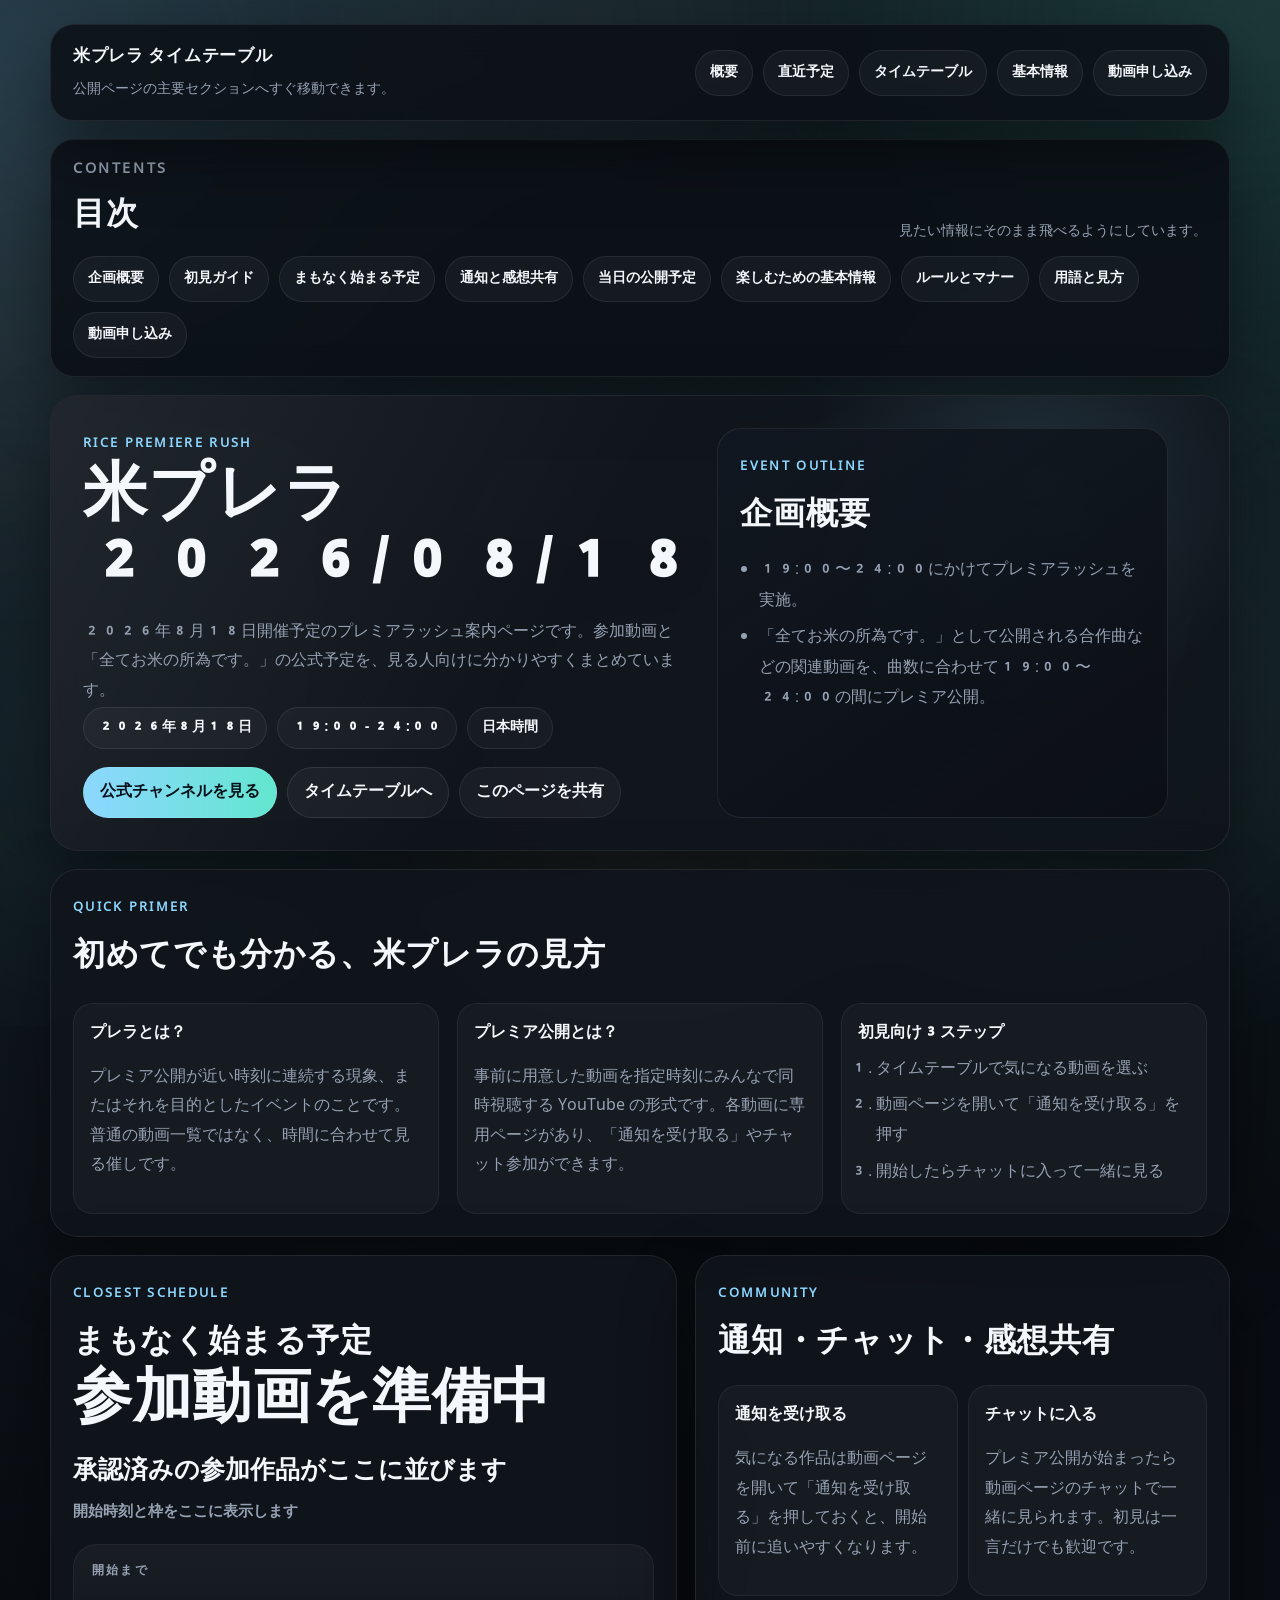
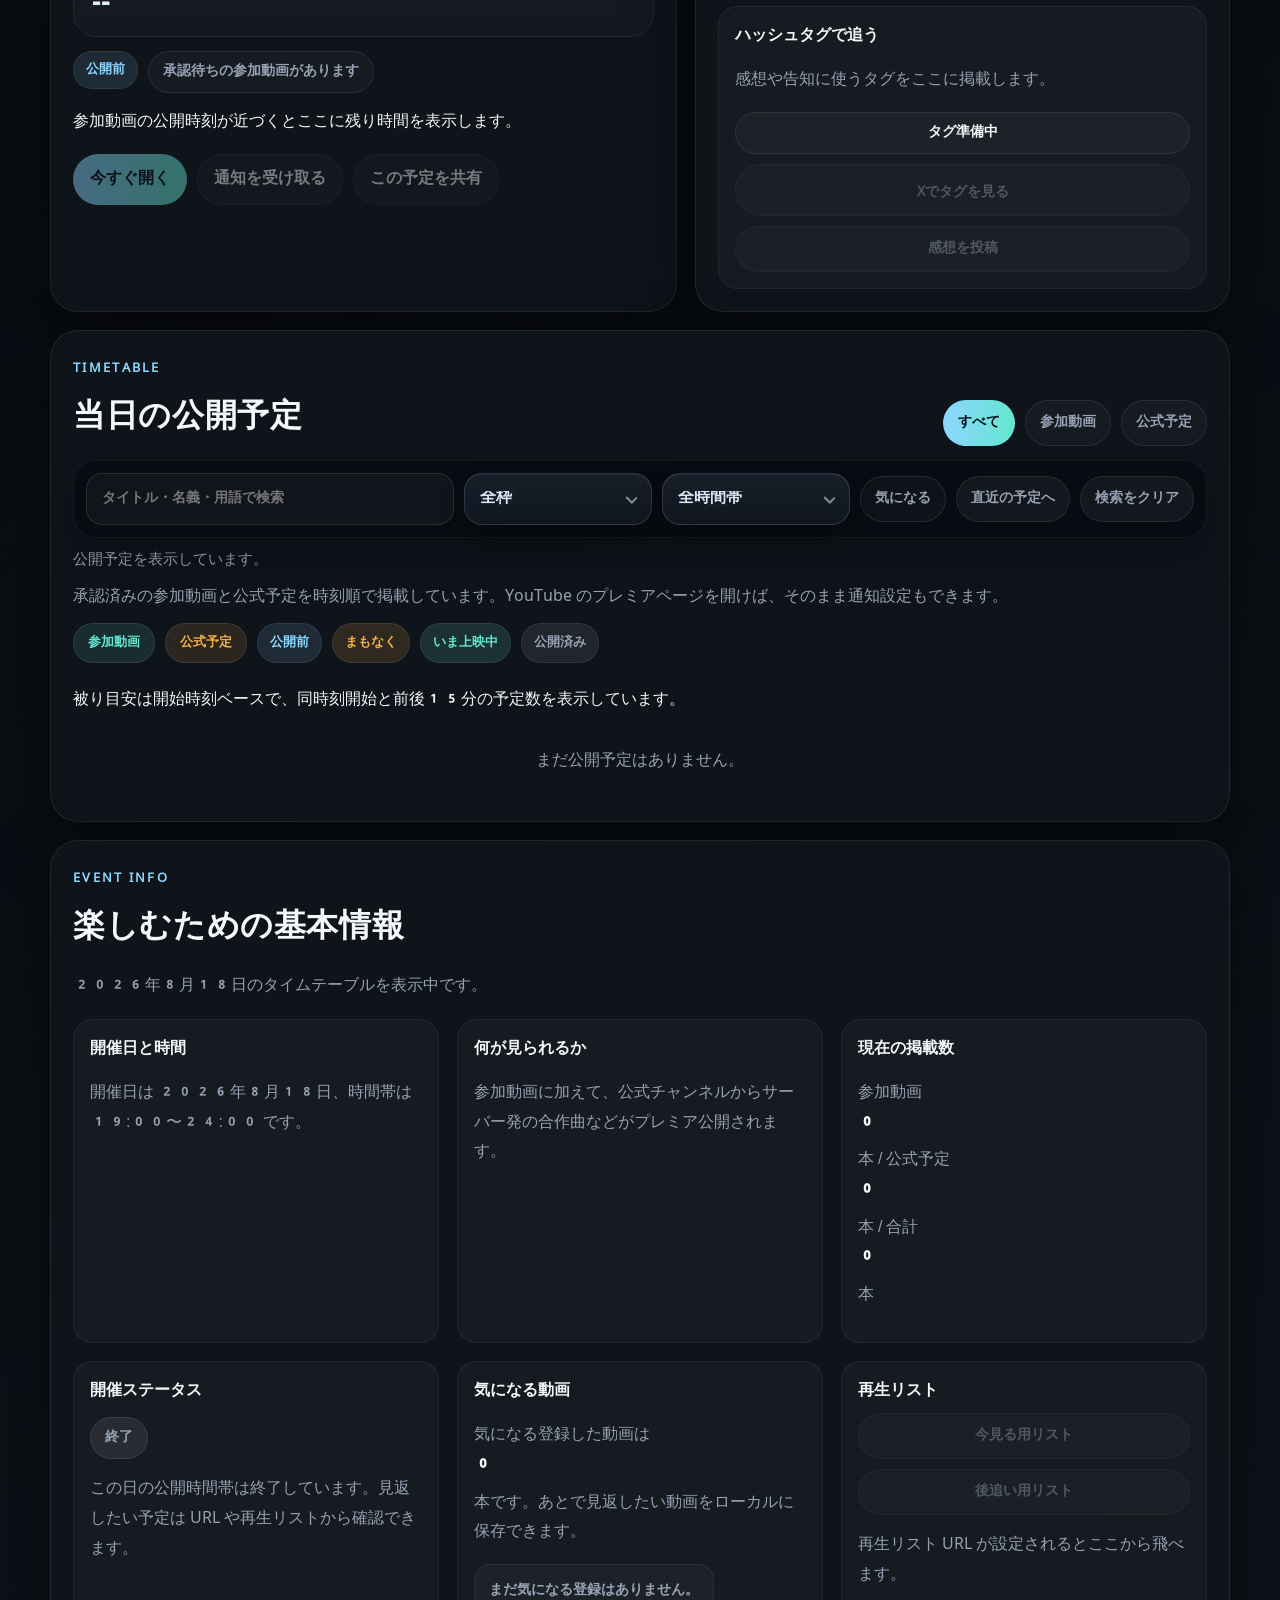
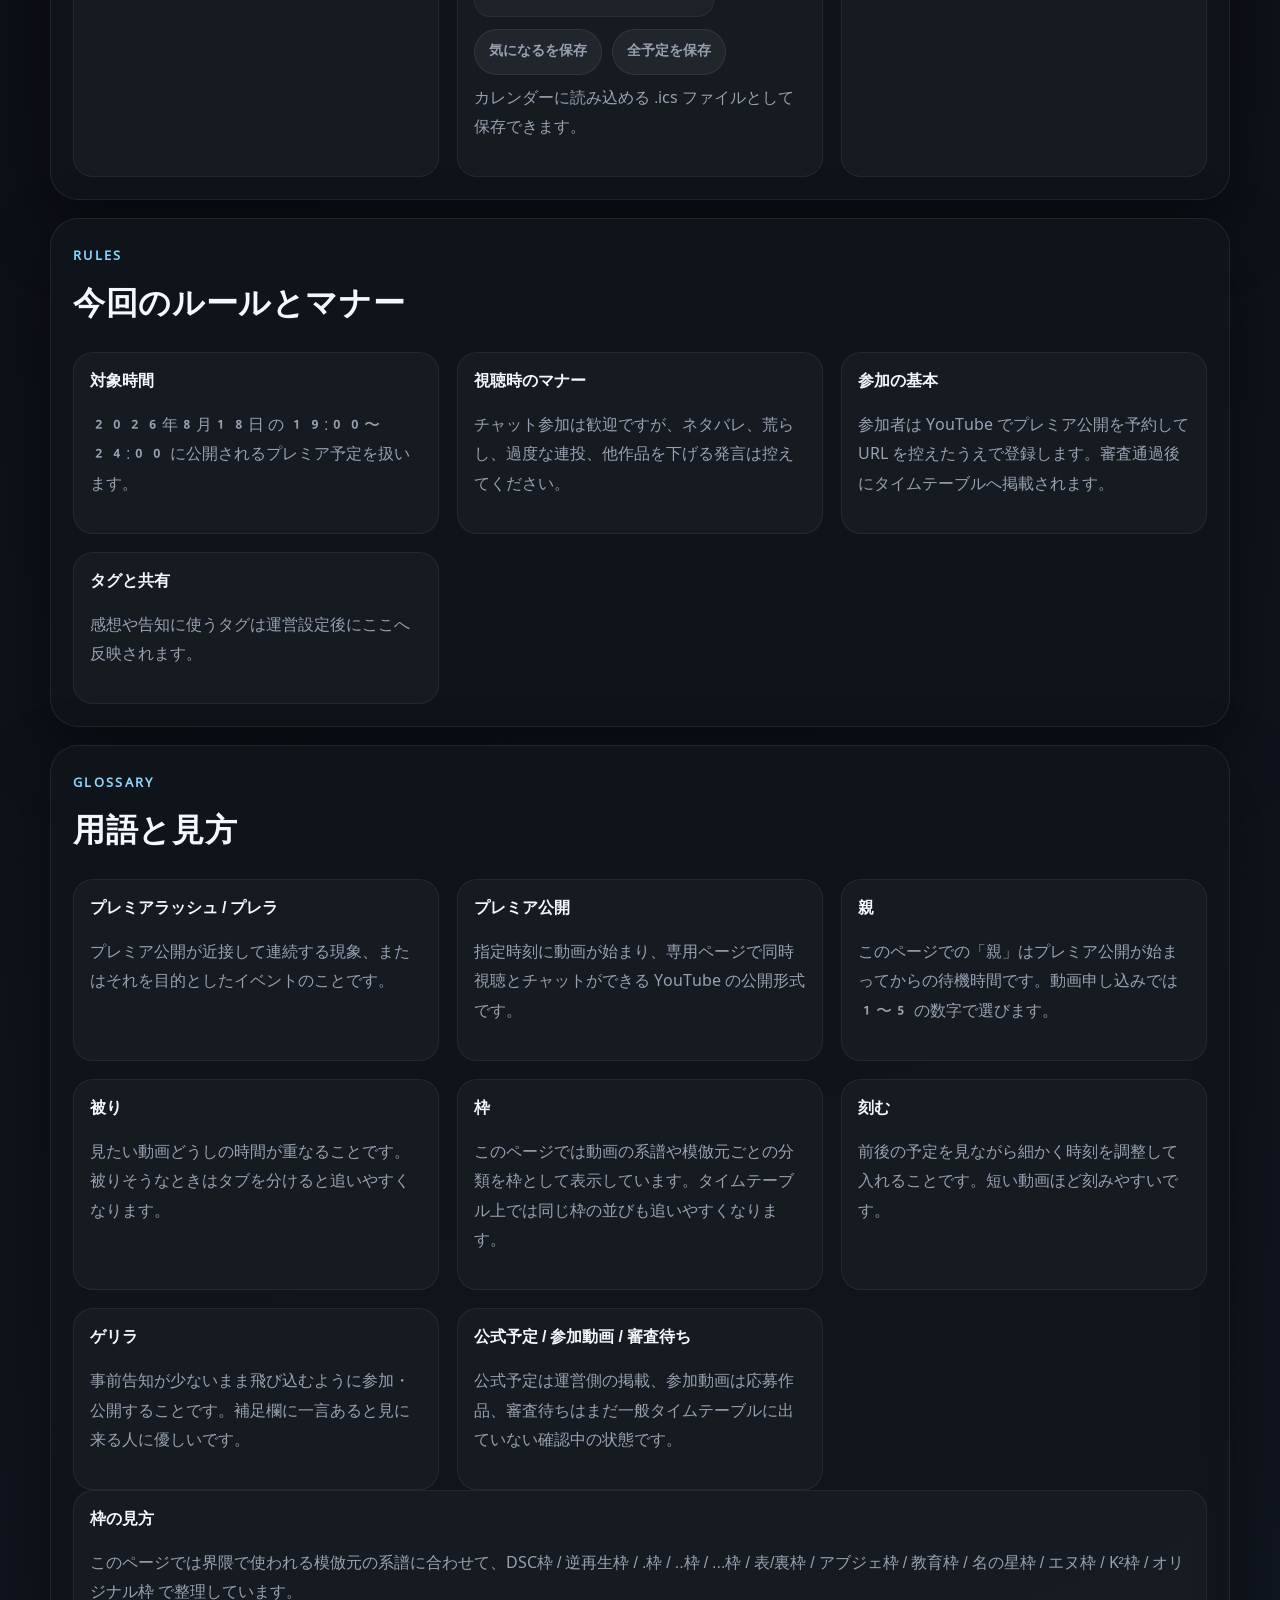
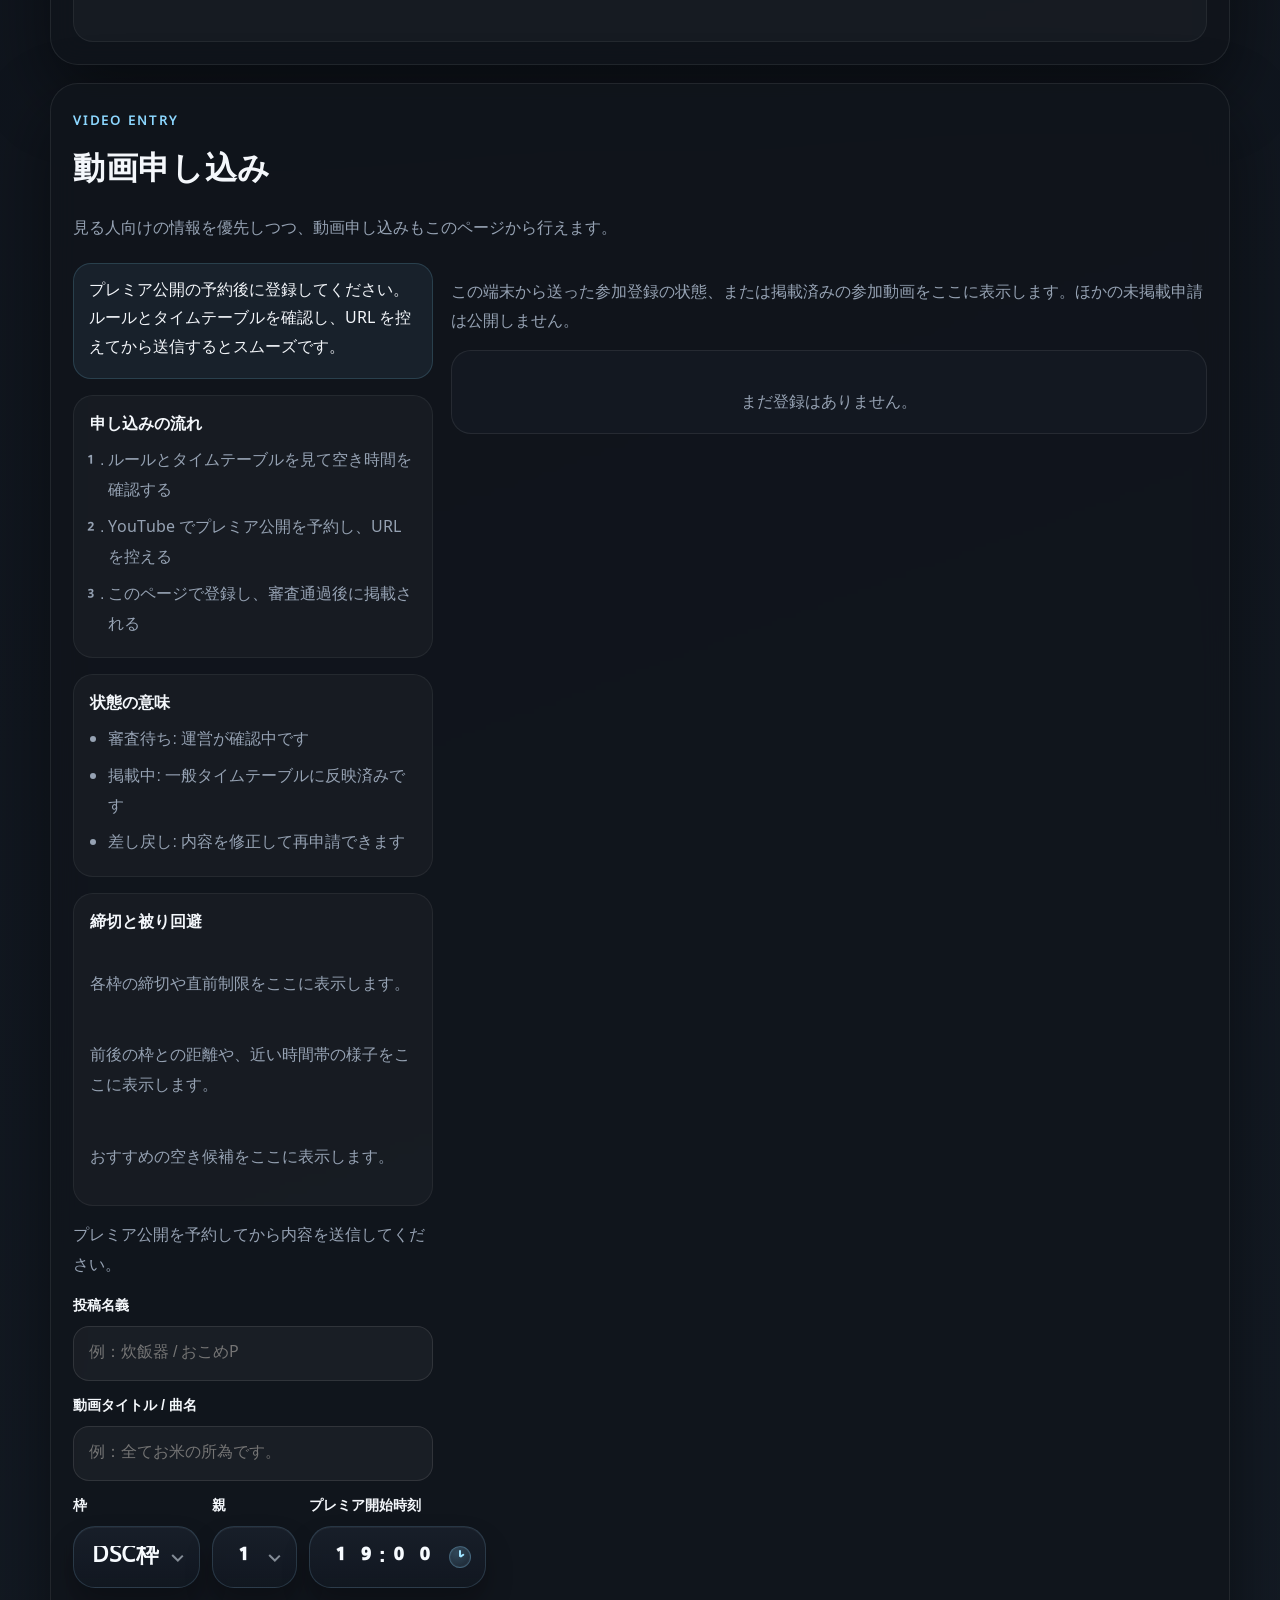
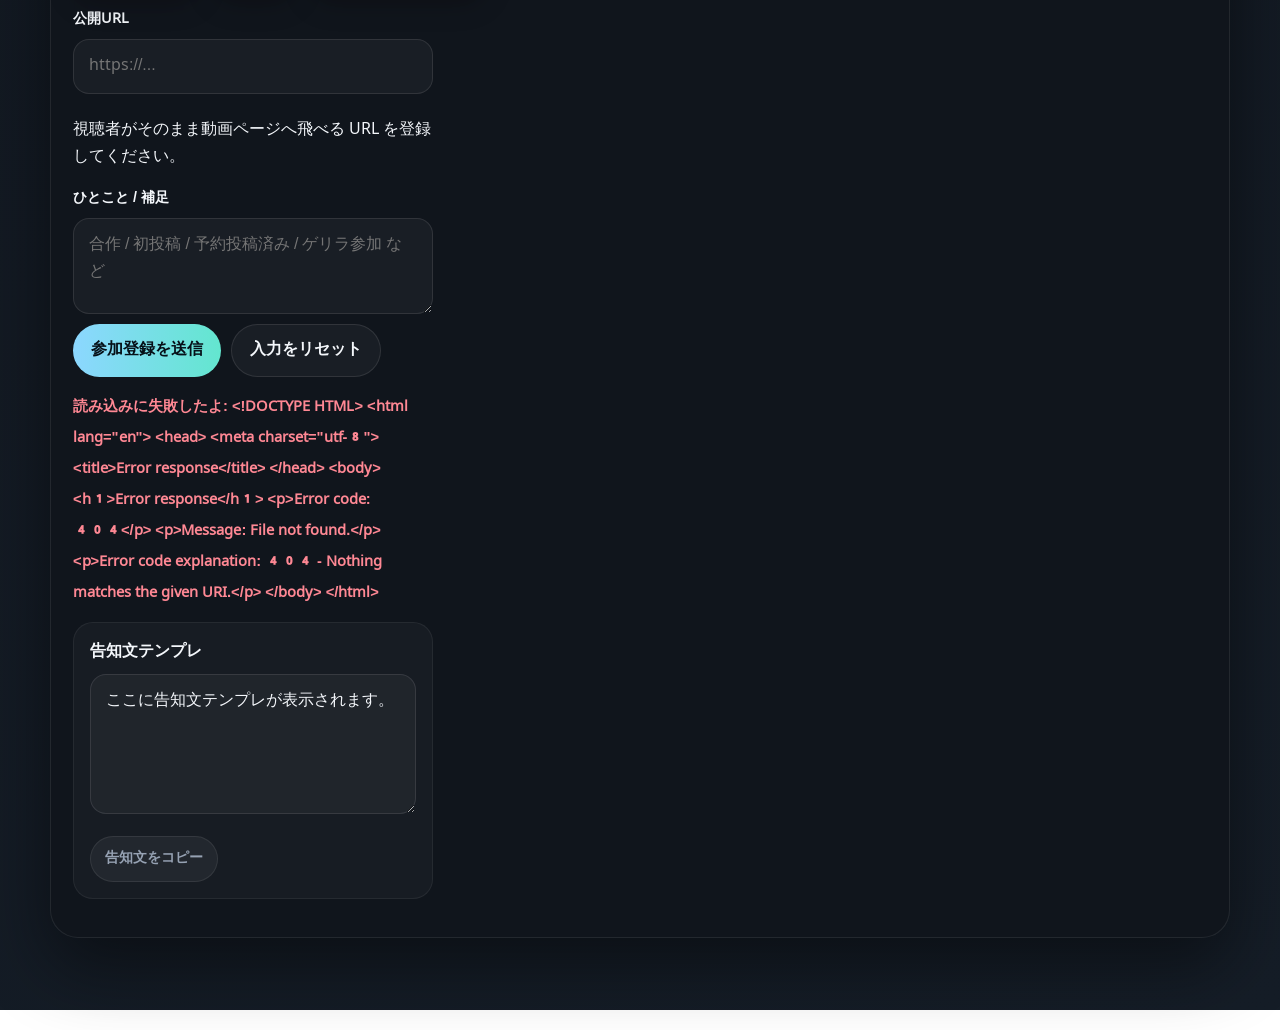
==== commit d74de7f8: "feat: オープニング演出と記号フォント対応を追加" ====
--- a/index.html
+++ b/index.html
@@ -8,12 +8,16 @@
   <title>米プレラ | タイムテーブル</title>
   <link rel="stylesheet" href="./pickers.css?v=4">
   <link rel="stylesheet" href="./motion.css?v=2">
+  <link rel="stylesheet" href="./intro.css?v=1">
+  <noscript><style>body.intro-active{overflow:auto}.site-intro{display:none!important}.wrap,.dock,.ambient-backdrop,.scroll-progress{opacity:1!important;filter:none!important;transform:none!important;pointer-events:auto!important}</style></noscript>
   <style>
     @font-face{font-family:"GenZenGothicKai";src:url("./assets/fonts/GenZenGothicKai.ttf") format("truetype");font-display:swap}
-    :root{--bg:#05070b;--bg2:#0f141c;--bg3:#151d27;--card:rgba(17,21,28,.88);--card2:rgba(20,25,34,.96);--line:rgba(255,255,255,.08);--text:#f4f7fb;--sub:#96a2b3;--cyan:#8cd7ff;--mint:#63e6cf;--amber:#f3b14a;--green:#62e0c2;--red:#ff8894;--shadow:0 28px 70px rgba(0,0,0,.45)}
+    @font-face{font-family:"NotoSansSymbols";src:url("./assets/fonts/NotoSansSymbols-Regular.ttf") format("truetype");font-display:swap}
+    @font-face{font-family:"NotoSansSymbols2";src:url("./assets/fonts/NotoSansSymbols2-Regular.ttf") format("truetype");font-display:swap}
+    :root{--bg:#05070b;--bg2:#0f141c;--bg3:#151d27;--card:rgba(17,21,28,.88);--card2:rgba(20,25,34,.96);--line:rgba(255,255,255,.08);--text:#f4f7fb;--sub:#96a2b3;--cyan:#8cd7ff;--mint:#63e6cf;--amber:#f3b14a;--green:#62e0c2;--red:#ff8894;--shadow:0 28px 70px rgba(0,0,0,.45);--body-font:"GenZenGothicKai","NotoSansSymbols2","NotoSansSymbols","Segoe UI Symbol","Segoe UI Historic","Yu Gothic UI","Yu Gothic","Meiryo",sans-serif}
     *{box-sizing:border-box}
     html{scroll-behavior:smooth}
-    body{margin:0;color:var(--text);font-family:"GenZenGothicKai","Yu Gothic","Meiryo",sans-serif;background:radial-gradient(circle at top left,rgba(140,215,255,.14),transparent 22%),radial-gradient(circle at top right,rgba(99,230,207,.1),transparent 18%),linear-gradient(160deg,var(--bg),var(--bg2) 56%,var(--bg3));min-height:100vh}
+    body{margin:0;color:var(--text);font-family:var(--body-font);background:radial-gradient(circle at top left,rgba(140,215,255,.14),transparent 22%),radial-gradient(circle at top right,rgba(99,230,207,.1),transparent 18%),linear-gradient(160deg,var(--bg),var(--bg2) 56%,var(--bg3));min-height:100vh;text-rendering:optimizeLegibility;-webkit-font-smoothing:antialiased}
     a{color:inherit}
     .wrap{width:min(1180px,calc(100% - 28px));margin:24px auto 72px}
     .site-header,.toc-card{margin-bottom:18px;padding:18px 22px;background:rgba(10,14,20,.82);border:1px solid rgba(255,255,255,.08);border-radius:24px;box-shadow:var(--shadow);backdrop-filter:blur(16px);-webkit-backdrop-filter:blur(16px)}
@@ -230,7 +234,19 @@
     }
   </style>
 </head>
-<body>
+<body class="intro-active">
+  <div class="site-intro" id="siteIntro">
+    <div class="site-intro-media" aria-hidden="true">
+      <img class="site-intro-image" src="./assets/images/intro-key-visual.png" alt="" fetchpriority="high" decoding="async">
+      <div class="site-intro-orbit"></div>
+    </div>
+    <div class="site-intro-center">
+      <p class="site-intro-kicker">Rice Premiere Rush</p>
+      <p class="site-intro-title" id="siteIntroTitle">全てお米の所為です。</p>
+      <p class="site-intro-sub">米プレラのタイムテーブルへようこそ</p>
+      <p class="site-intro-skip">クリック、Enter、Esc でスキップ</p>
+    </div>
+  </div>
   <div class="wrap">
     <header class="site-header">
       <div class="site-brand">
@@ -695,7 +711,8 @@
   </nav>
 
   <script src="./pickers.js?v=6"></script>
+  <script src="./intro.js?v=1"></script>
   <script src="./motion.js?v=2"></script>
-  <script src="./public.js?v=21"></script>
+  <script src="./public.js?v=22"></script>
 </body>
 </html>
--- a/intro.css
+++ b/intro.css
@@ -0,0 +1,311 @@
+body.intro-active{
+  overflow:hidden;
+}
+
+body.intro-active .wrap,
+body.intro-active .dock,
+body.intro-active .scroll-progress,
+body.intro-active .ambient-backdrop{
+  opacity:0;
+  filter:blur(22px);
+  transform:scale(1.025);
+  pointer-events:none;
+}
+
+.wrap,
+.dock,
+.scroll-progress,
+.ambient-backdrop{
+  transition:
+    opacity .9s cubic-bezier(.22,1,.36,1),
+    filter 1.1s cubic-bezier(.22,1,.36,1),
+    transform 1.1s cubic-bezier(.22,1,.36,1);
+}
+
+.site-intro{
+  position:fixed;
+  inset:0;
+  z-index:260;
+  overflow:hidden;
+  display:grid;
+  place-items:center;
+  background:
+    radial-gradient(circle at 50% 20%,rgba(255,255,255,.08),transparent 24%),
+    linear-gradient(180deg,rgba(10,7,18,.68),rgba(4,4,8,.92));
+  transition:opacity .88s cubic-bezier(.22,1,.36,1),visibility .88s cubic-bezier(.22,1,.36,1);
+}
+
+.site-intro::before,
+.site-intro::after{
+  content:"";
+  position:absolute;
+  inset:-16%;
+  pointer-events:none;
+}
+
+.site-intro::before{
+  background:
+    radial-gradient(circle at 20% 25%,rgba(232,142,255,.24),transparent 24%),
+    radial-gradient(circle at 78% 18%,rgba(158,108,255,.2),transparent 21%),
+    radial-gradient(circle at 50% 72%,rgba(255,255,255,.08),transparent 28%);
+  filter:blur(42px);
+  animation:intro-aura-drift 10s ease-in-out infinite alternate;
+}
+
+.site-intro::after{
+  background:linear-gradient(115deg,rgba(255,255,255,.06),transparent 26%,transparent 72%,rgba(255,255,255,.08));
+  mix-blend-mode:screen;
+  opacity:.58;
+}
+
+.site-intro-media{
+  position:absolute;
+  inset:0;
+  display:grid;
+  place-items:center;
+}
+
+.site-intro-media::after{
+  content:"";
+  position:absolute;
+  inset:0;
+  background:
+    radial-gradient(circle at center,transparent 0,transparent 24%,rgba(4,5,10,.24) 54%,rgba(4,5,10,.88) 100%);
+}
+
+.site-intro-image{
+  width:min(92vw,960px);
+  aspect-ratio:1 / 1;
+  object-fit:cover;
+  opacity:.34;
+  transform:scale(1.16) translateY(4vh);
+  filter:saturate(1.08) brightness(.92) contrast(1.04);
+  animation:intro-visual-float 7.6s ease-in-out infinite alternate;
+  user-select:none;
+  -webkit-user-drag:none;
+}
+
+.site-intro-orbit,
+.site-intro-orbit::before,
+.site-intro-orbit::after{
+  position:absolute;
+  border-radius:999px;
+  border:1px solid rgba(255,255,255,.12);
+}
+
+.site-intro-orbit{
+  width:min(74vw,780px);
+  height:min(74vw,780px);
+  opacity:.22;
+  transform:rotate(-14deg);
+  animation:intro-orbit-spin 14s linear infinite;
+}
+
+.site-intro-orbit::before,
+.site-intro-orbit::after{
+  content:"";
+  inset:10%;
+}
+
+.site-intro-orbit::after{
+  inset:22%;
+}
+
+.site-intro-center{
+  position:relative;
+  z-index:2;
+  width:min(92vw,900px);
+  display:grid;
+  gap:18px;
+  justify-items:center;
+  text-align:center;
+  padding:32px 18px;
+}
+
+.site-intro-kicker,
+.site-intro-sub,
+.site-intro-skip{
+  margin:0;
+  opacity:0;
+  transform:translate3d(0,18px,0);
+}
+
+.site-intro-kicker{
+  color:rgba(229,238,255,.76);
+  font-size:.8rem;
+  font-weight:900;
+  letter-spacing:.28em;
+  text-transform:uppercase;
+}
+
+.site-intro-title{
+  margin:0;
+  display:flex;
+  flex-wrap:wrap;
+  justify-content:center;
+  gap:.08em;
+  font-size:clamp(2.2rem,7.6vw,5.7rem);
+  font-weight:900;
+  letter-spacing:.08em;
+  line-height:1.06;
+  color:#f8f5ff;
+  text-shadow:
+    0 0 26px rgba(248,236,255,.12),
+    0 18px 46px rgba(55,0,83,.36);
+}
+
+.site-intro-title .char{
+  display:inline-block;
+  opacity:0;
+  transform:translate3d(0,42px,0) scale(.92);
+  filter:blur(10px);
+}
+
+.site-intro-title .char.is-space{
+  width:.45em;
+}
+
+.site-intro-sub{
+  color:rgba(226,230,245,.8);
+  font-size:.96rem;
+  font-weight:700;
+  line-height:1.8;
+}
+
+.site-intro-skip{
+  color:rgba(223,228,248,.54);
+  font-size:.76rem;
+  font-weight:800;
+  letter-spacing:.1em;
+}
+
+.site-intro.is-visible .site-intro-kicker,
+.site-intro.is-visible .site-intro-sub,
+.site-intro.is-visible .site-intro-skip{
+  opacity:1;
+  transform:none;
+  transition:
+    opacity .82s cubic-bezier(.22,1,.36,1),
+    transform .82s cubic-bezier(.22,1,.36,1);
+}
+
+.site-intro.is-visible .site-intro-kicker{
+  transition-delay:.16s;
+}
+
+.site-intro.is-visible .site-intro-sub{
+  transition-delay:1.28s;
+}
+
+.site-intro.is-visible .site-intro-skip{
+  transition-delay:1.7s;
+}
+
+.site-intro.is-title-in .site-intro-title .char{
+  opacity:1;
+  transform:none;
+  filter:none;
+  transition:
+    opacity .78s cubic-bezier(.22,1,.36,1),
+    transform .88s cubic-bezier(.22,1,.36,1),
+    filter .88s cubic-bezier(.22,1,.36,1);
+  transition-delay:var(--char-delay,0ms);
+}
+
+.site-intro.is-final .site-intro-title{
+  text-shadow:
+    0 0 40px rgba(247,231,255,.22),
+    0 22px 60px rgba(56,0,84,.46);
+  transition:text-shadow .72s ease;
+}
+
+.site-intro.is-final .site-intro-sub{
+  color:rgba(246,248,255,.9);
+}
+
+.site-intro.is-exit{
+  opacity:0;
+  visibility:hidden;
+}
+
+.site-intro.is-exit .site-intro-center{
+  transform:translate3d(0,-18px,0) scale(.985);
+  opacity:0;
+  transition:
+    opacity .62s cubic-bezier(.22,1,.36,1),
+    transform .72s cubic-bezier(.22,1,.36,1);
+}
+
+@keyframes intro-visual-float{
+  0%{
+    transform:scale(1.16) translate3d(0,4vh,0);
+  }
+  50%{
+    transform:scale(1.19) translate3d(1vw,1.8vh,0);
+  }
+  100%{
+    transform:scale(1.15) translate3d(-1vw,5.2vh,0);
+  }
+}
+
+@keyframes intro-aura-drift{
+  0%{
+    transform:translate3d(-2%,0,0) scale(1);
+  }
+  100%{
+    transform:translate3d(3%,-2%,0) scale(1.08);
+  }
+}
+
+@keyframes intro-orbit-spin{
+  0%{
+    transform:rotate(-14deg) scale(1);
+  }
+  100%{
+    transform:rotate(346deg) scale(1.02);
+  }
+}
+
+@media (max-width:760px){
+  .site-intro-image{
+    width:118vw;
+    opacity:.42;
+  }
+
+  .site-intro-center{
+    gap:14px;
+    padding:24px 16px;
+  }
+
+  .site-intro-sub{
+    font-size:.88rem;
+  }
+}
+
+@media (prefers-reduced-motion: reduce){
+  body.intro-active .wrap,
+  body.intro-active .dock,
+  body.intro-active .scroll-progress,
+  body.intro-active .ambient-backdrop{
+    opacity:1;
+    filter:none;
+    transform:none;
+    pointer-events:auto;
+  }
+
+  .site-intro::before,
+  .site-intro-image,
+  .site-intro-orbit{
+    animation:none !important;
+  }
+
+  .site-intro-kicker,
+  .site-intro-sub,
+  .site-intro-skip,
+  .site-intro-title .char{
+    opacity:1 !important;
+    transform:none !important;
+    filter:none !important;
+    transition:none !important;
+  }
+}
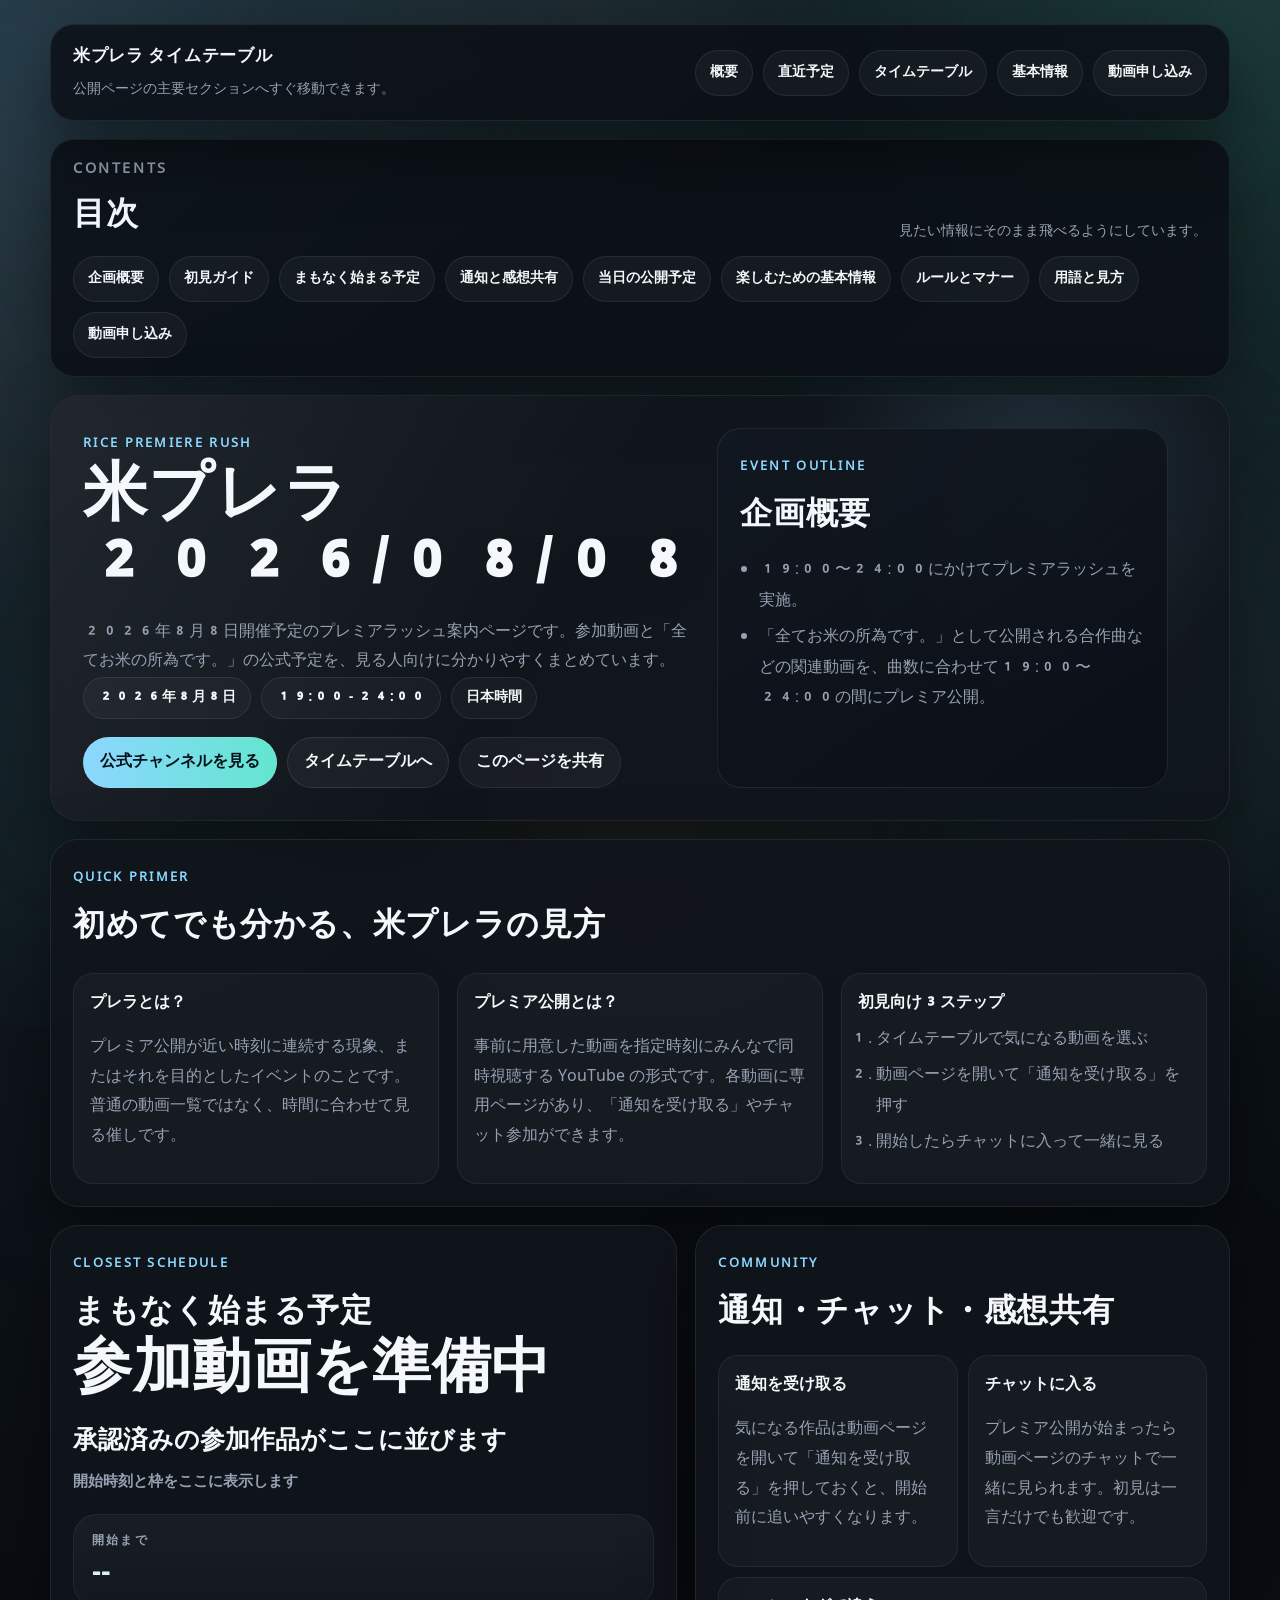
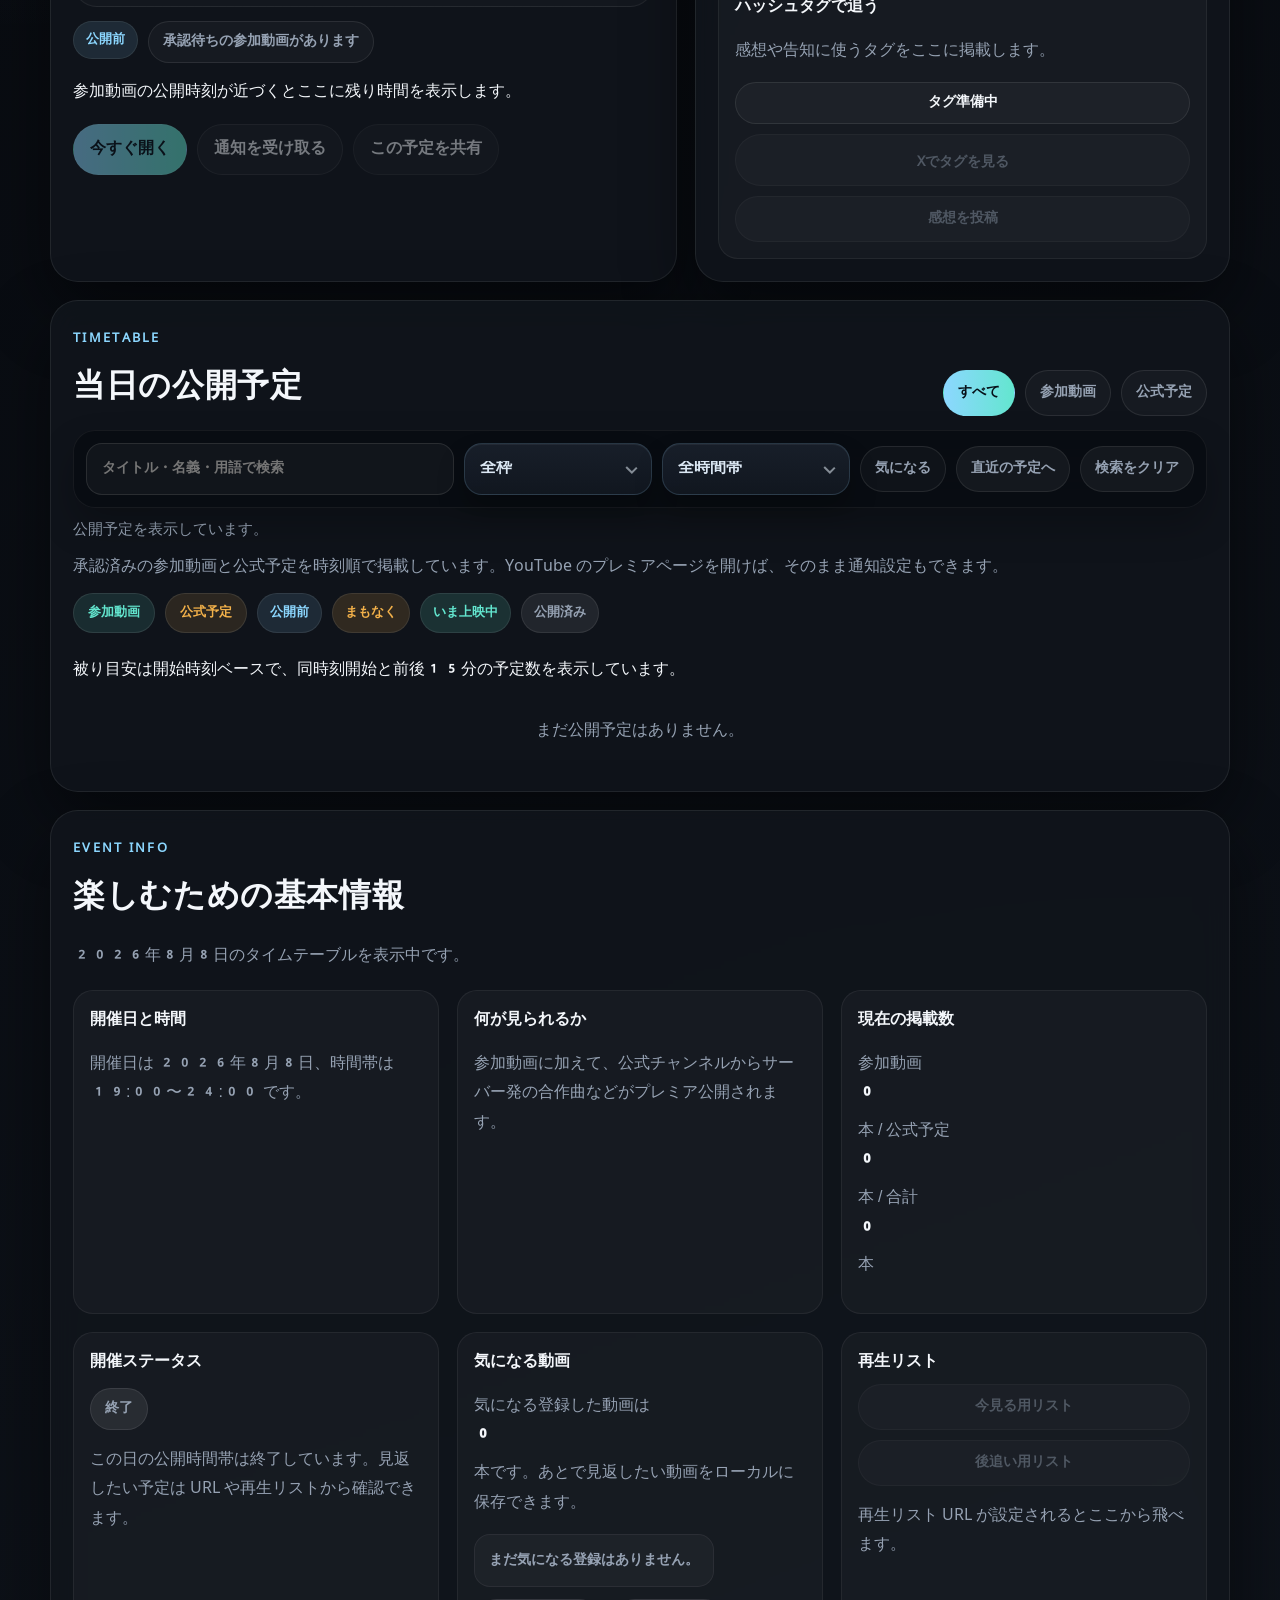
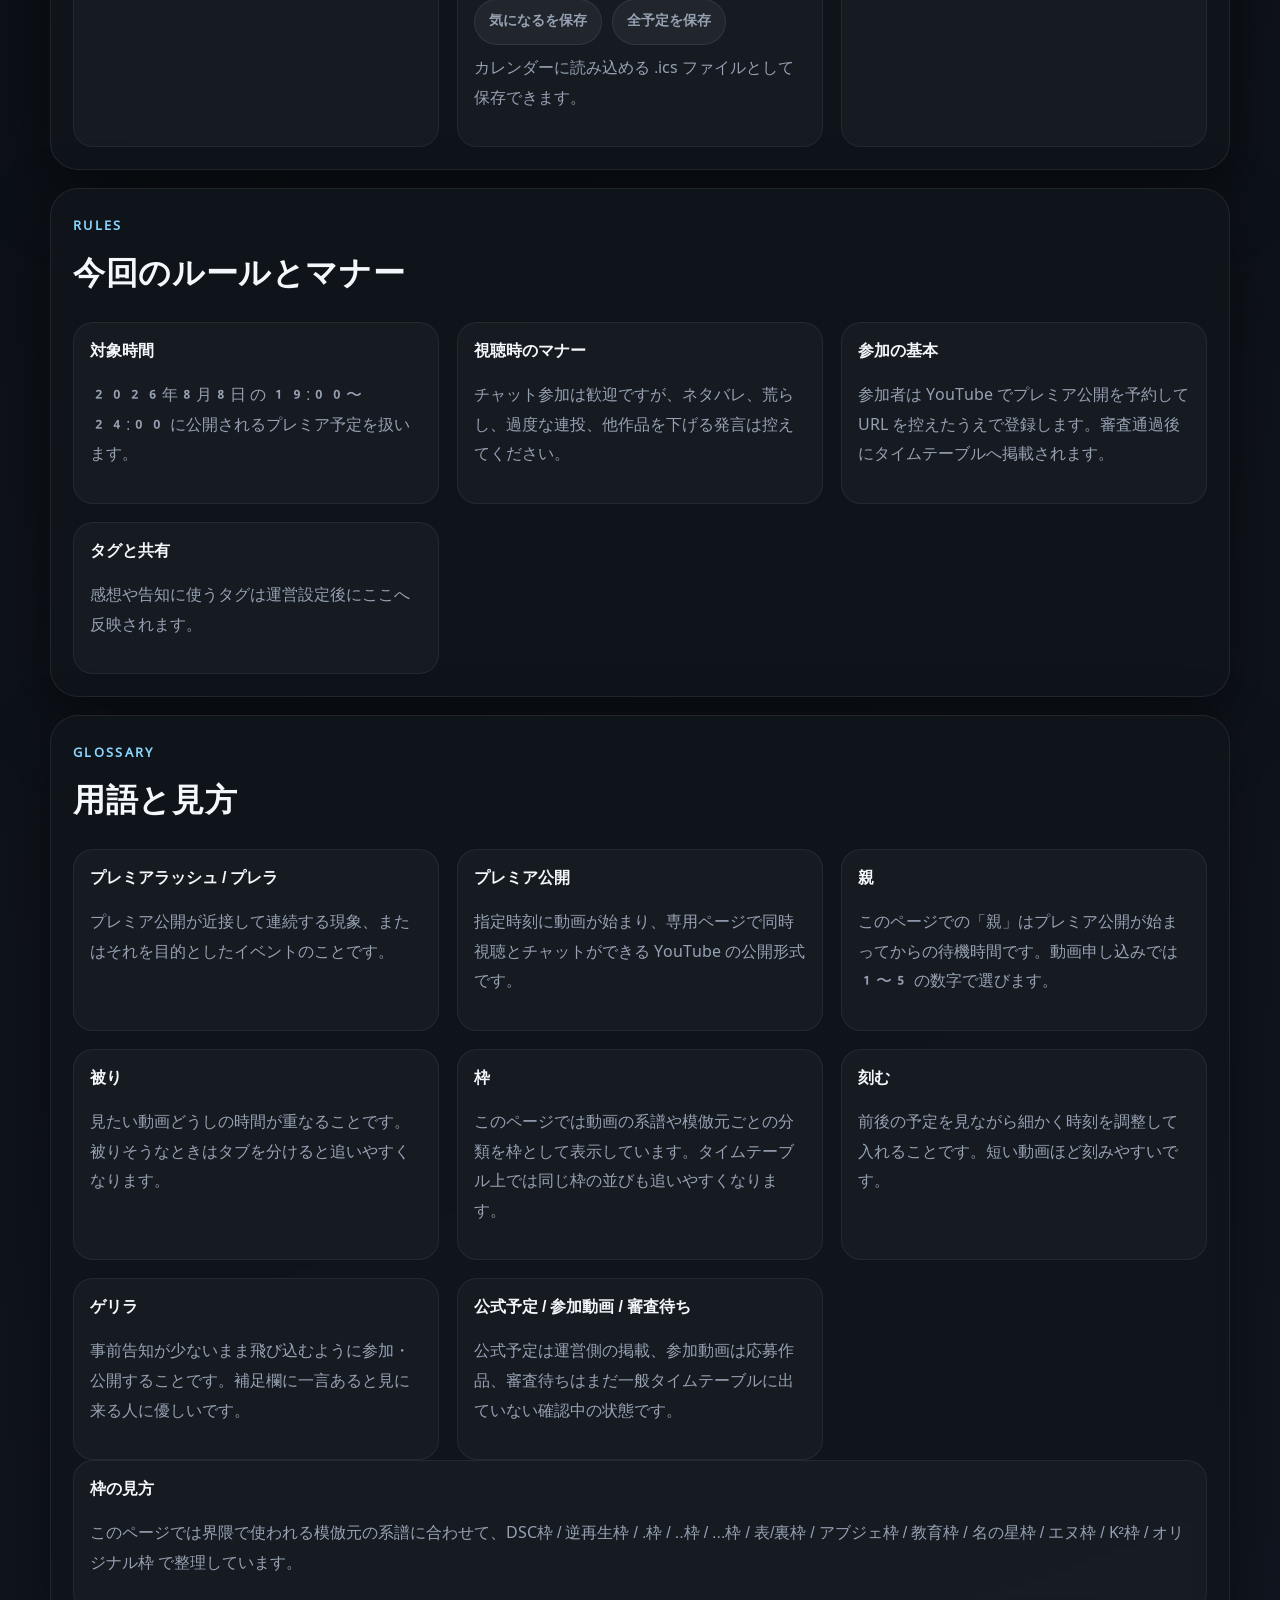
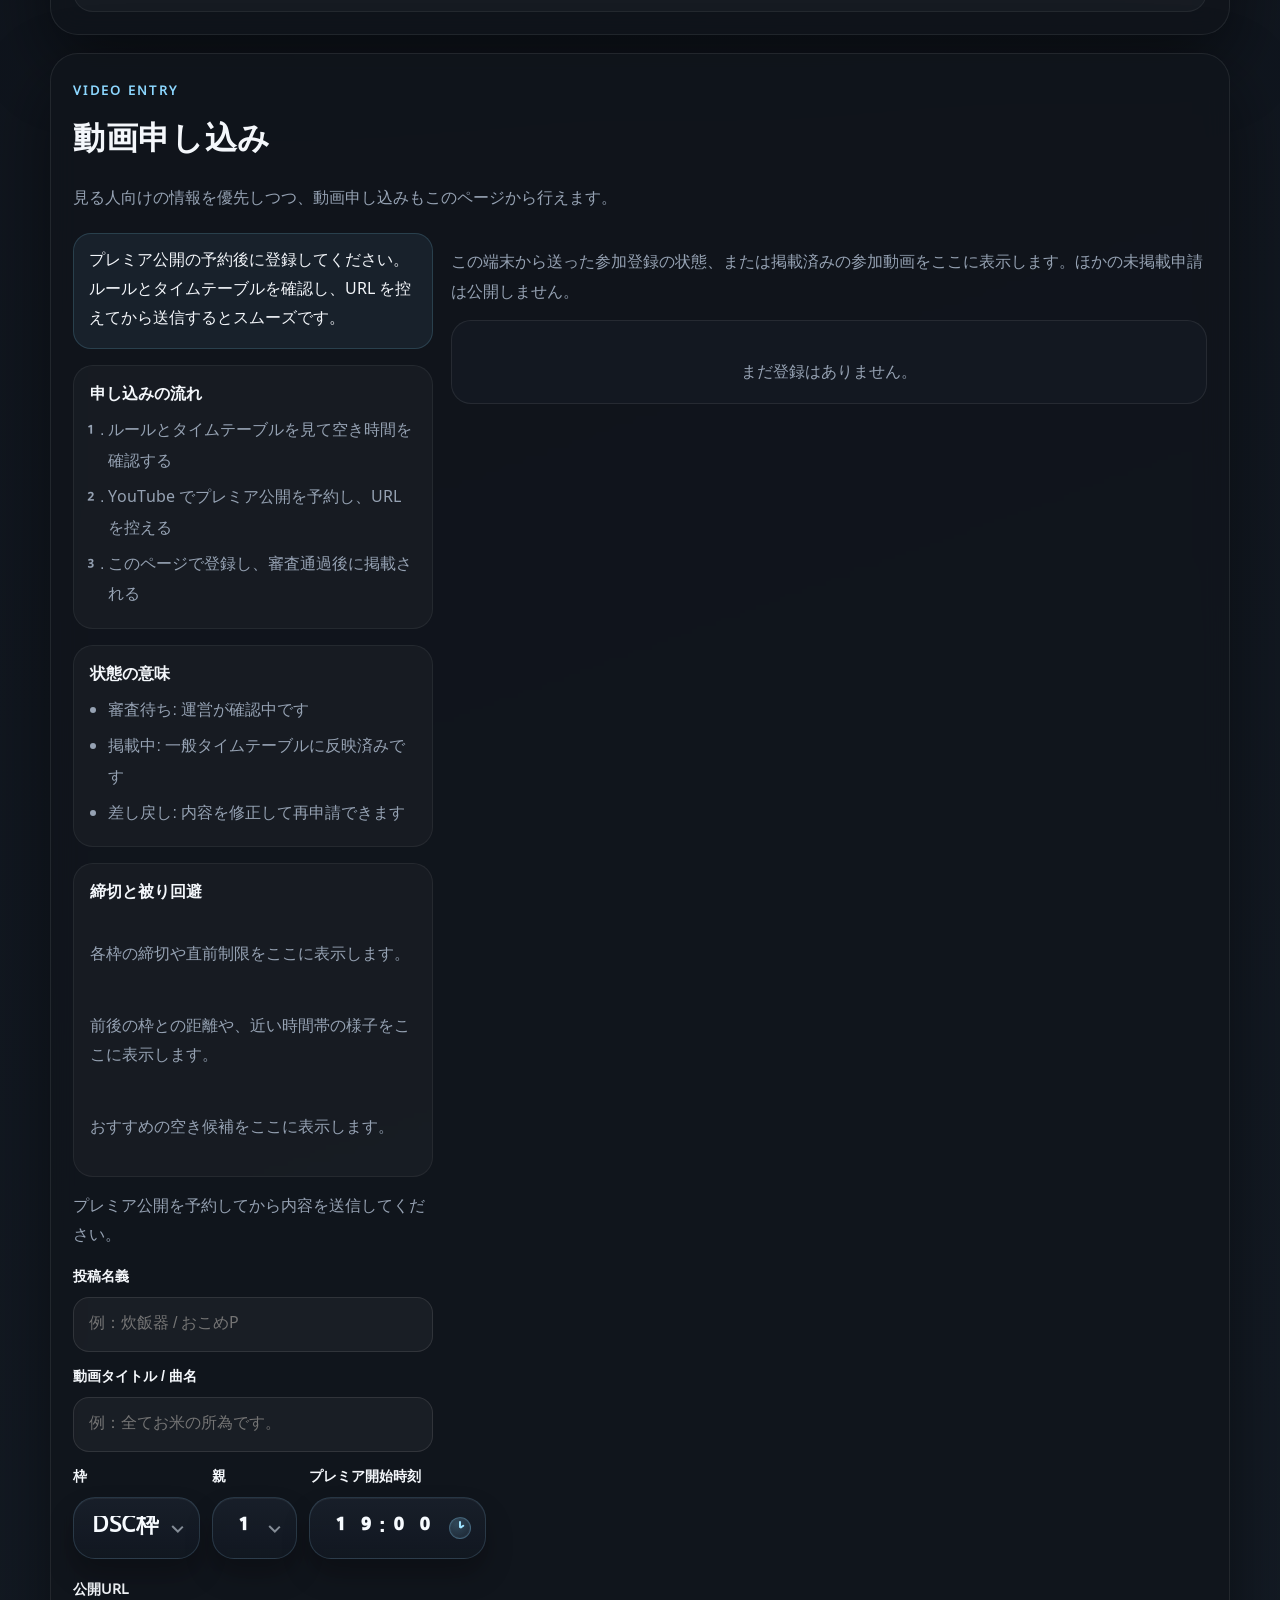
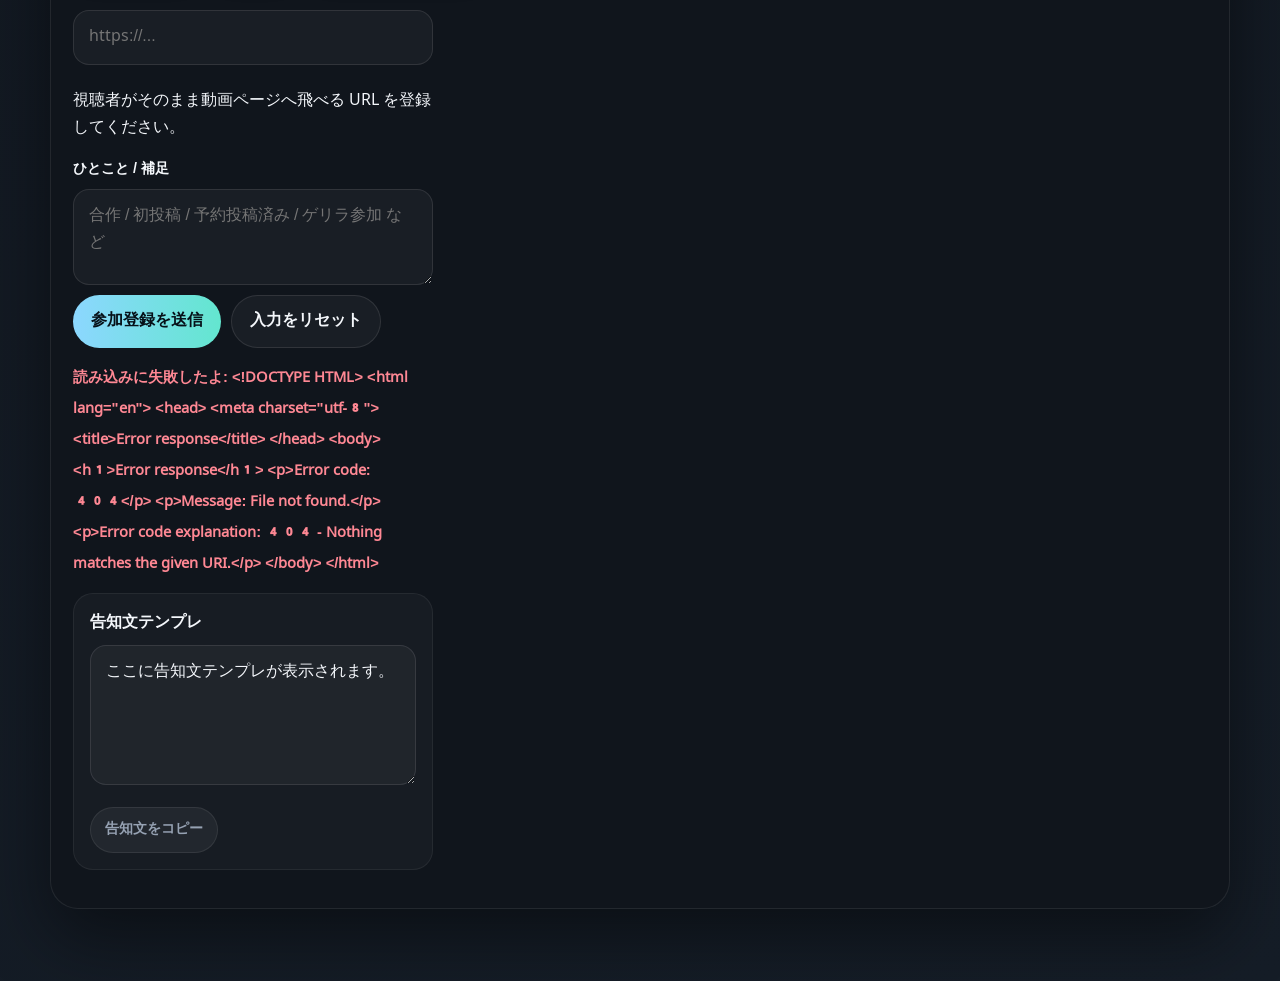
==== commit 9aab6eb3: "fix: 開催日の初期値を8月8日に更新" ====
--- a/index.html
+++ b/index.html
@@ -286,10 +286,10 @@
     <section class="hero anchor-section" id="overview">
       <div>
         <p class="eyebrow">Rice Premiere Rush</p>
-        <h1>米プレラ<br><span id="heroDate">2026/08/18</span></h1>
-        <p class="lead"><span id="leadDate">2026年8月18日</span>開催予定のプレミアラッシュ案内ページです。参加動画と「全てお米の所為です。」の公式予定を、見る人向けに分かりやすくまとめています。</p>
+        <h1>米プレラ<br><span id="heroDate">2026/08/08</span></h1>
+        <p class="lead"><span id="leadDate">2026年8月8日</span>開催予定のプレミアラッシュ案内ページです。参加動画と「全てお米の所為です。」の公式予定を、見る人向けに分かりやすくまとめています。</p>
         <div class="chips">
-          <span class="chip" id="dateChip">2026年8月18日</span>
+          <span class="chip" id="dateChip">2026年8月8日</span>
           <span class="chip">19:00 - 24:00</span>
           <span class="chip">日本時間</span>
         </div>
@@ -460,11 +460,11 @@
           <h2>楽しむための基本情報</h2>
         </div>
       </div>
-      <p class="note" id="eventNote" style="margin-bottom:14px">2026年8月18日のタイムテーブルを表示中です。</p>
+      <p class="note" id="eventNote" style="margin-bottom:14px">2026年8月8日のタイムテーブルを表示中です。</p>
       <div class="info-grid">
         <div class="guide">
           <strong>開催日と時間</strong>
-          <p class="small">開催日は <span id="eventDateText">2026年8月18日</span>、時間帯は 19:00〜24:00 です。</p>
+          <p class="small">開催日は <span id="eventDateText">2026年8月8日</span>、時間帯は 19:00〜24:00 です。</p>
         </div>
         <div class="guide">
           <strong>何が見られるか</strong>
@@ -479,7 +479,7 @@
           <div class="plan-list">
             <span class="state-chip before" id="eventState">開催前</span>
           </div>
-          <p class="small" id="eventStateDetail">2026年8月18日 19:00 開始予定です。</p>
+          <p class="small" id="eventStateDetail">2026年8月8日 19:00 開始予定です。</p>
         </div>
         <div class="guide">
           <strong>気になる動画</strong>
@@ -514,7 +514,7 @@
       <div class="info-grid">
         <div class="guide">
           <strong>対象時間</strong>
-          <p class="small"><span id="rulesDateText">2026年8月18日</span> の 19:00〜24:00 に公開されるプレミア予定を扱います。</p>
+          <p class="small"><span id="rulesDateText">2026年8月8日</span> の 19:00〜24:00 に公開されるプレミア予定を扱います。</p>
         </div>
         <div class="guide">
           <strong>視聴時のマナー</strong>
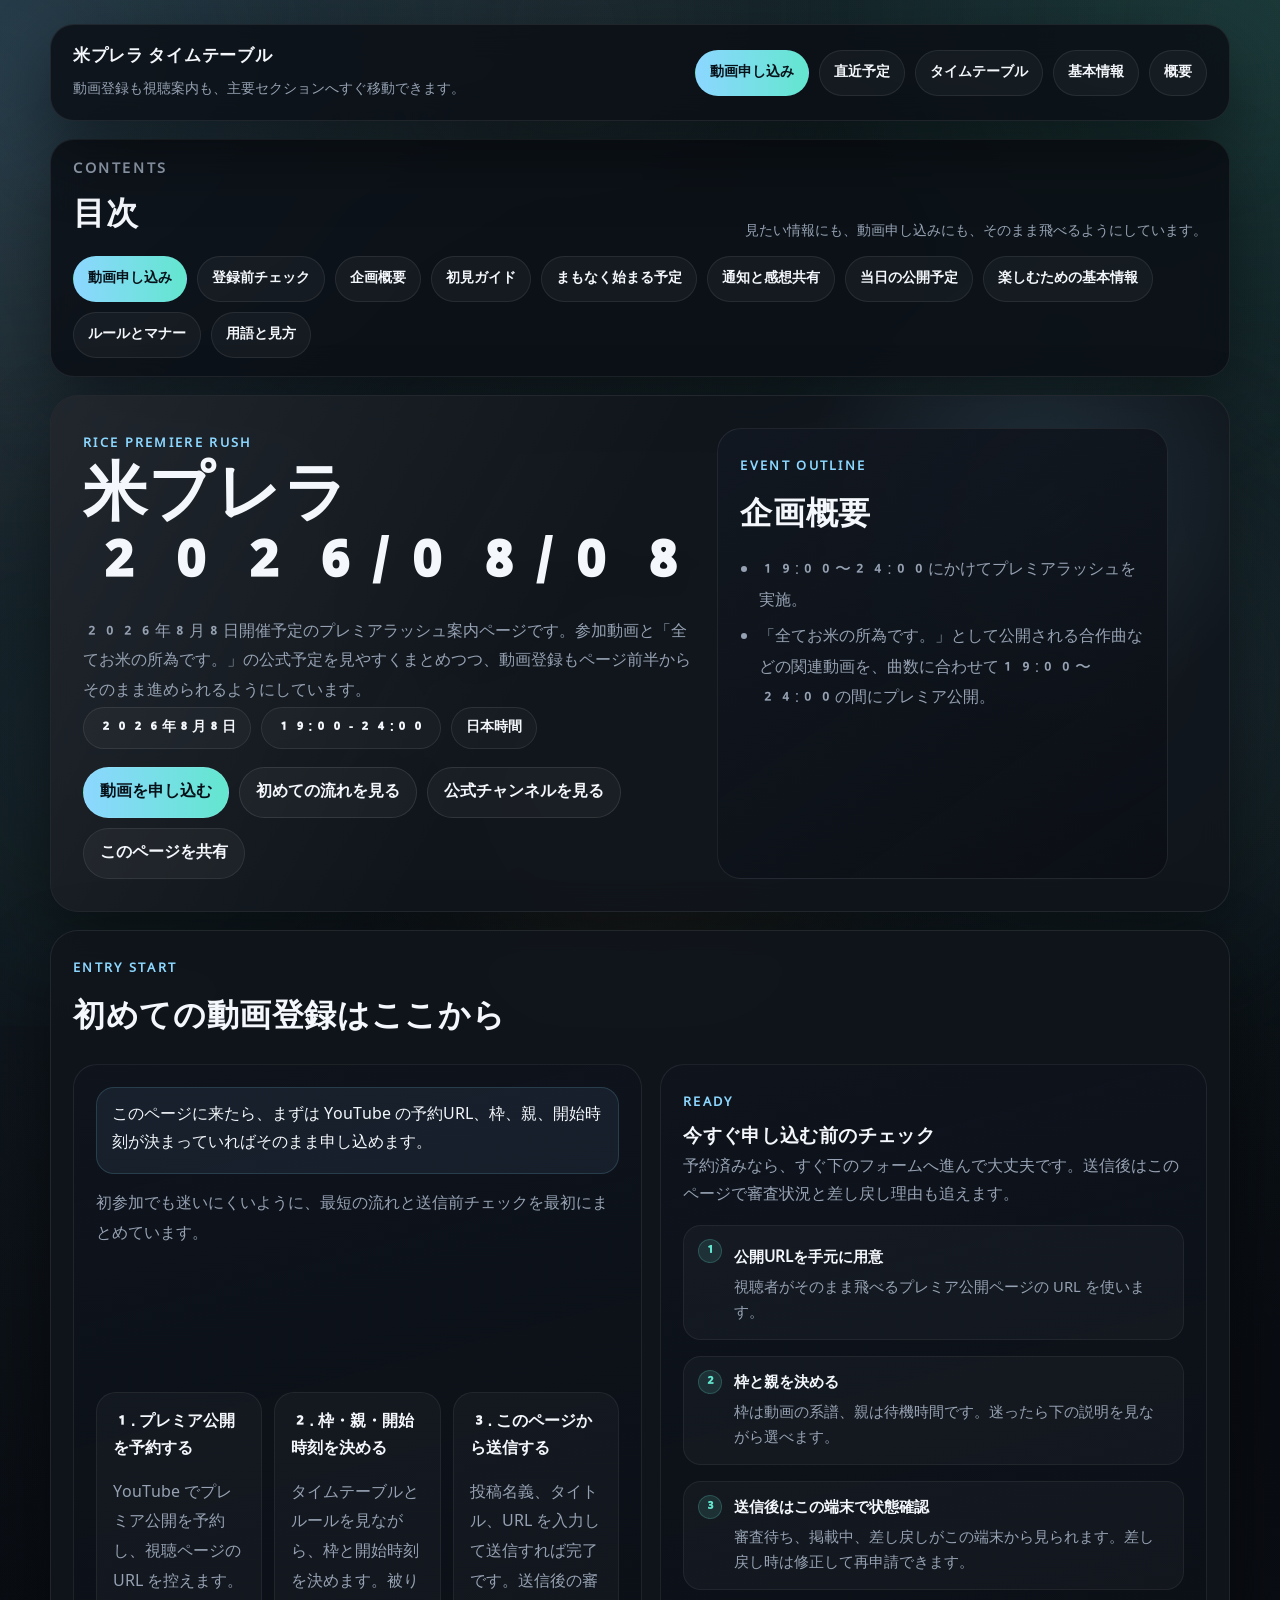
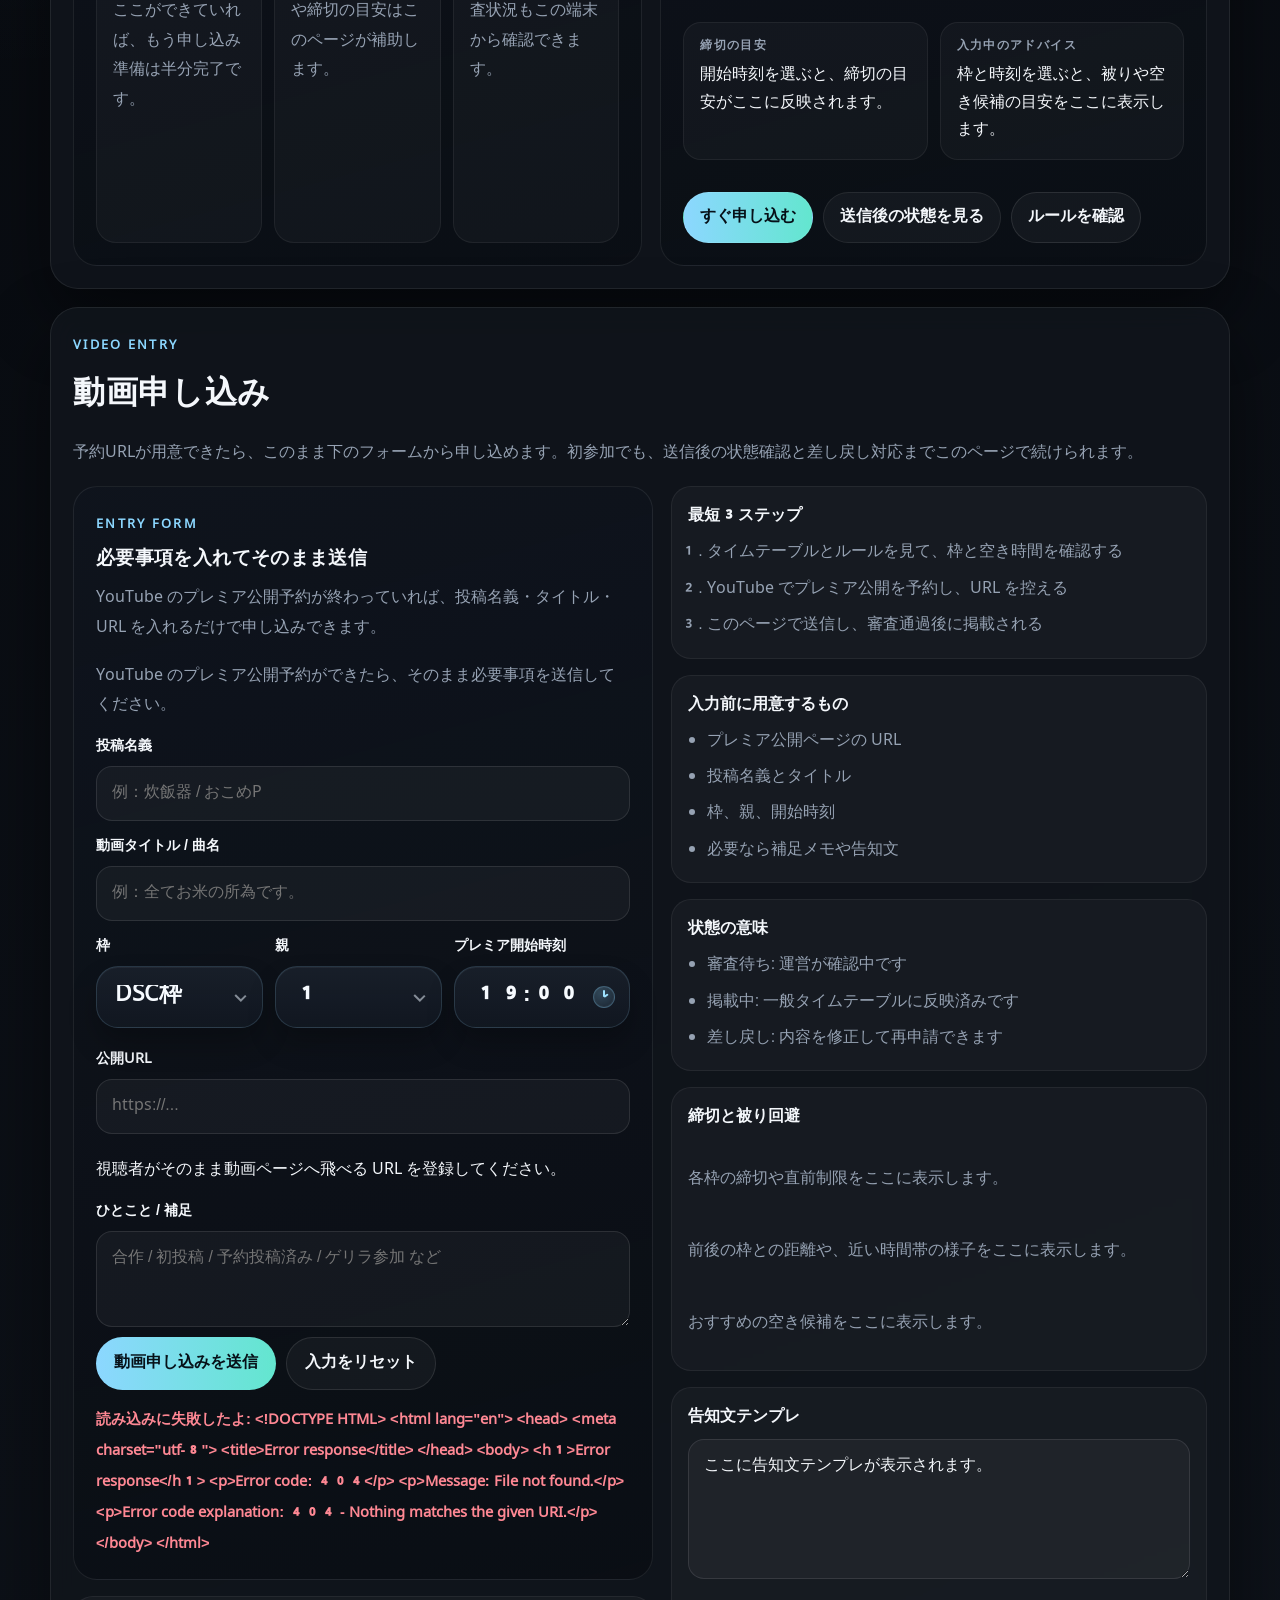
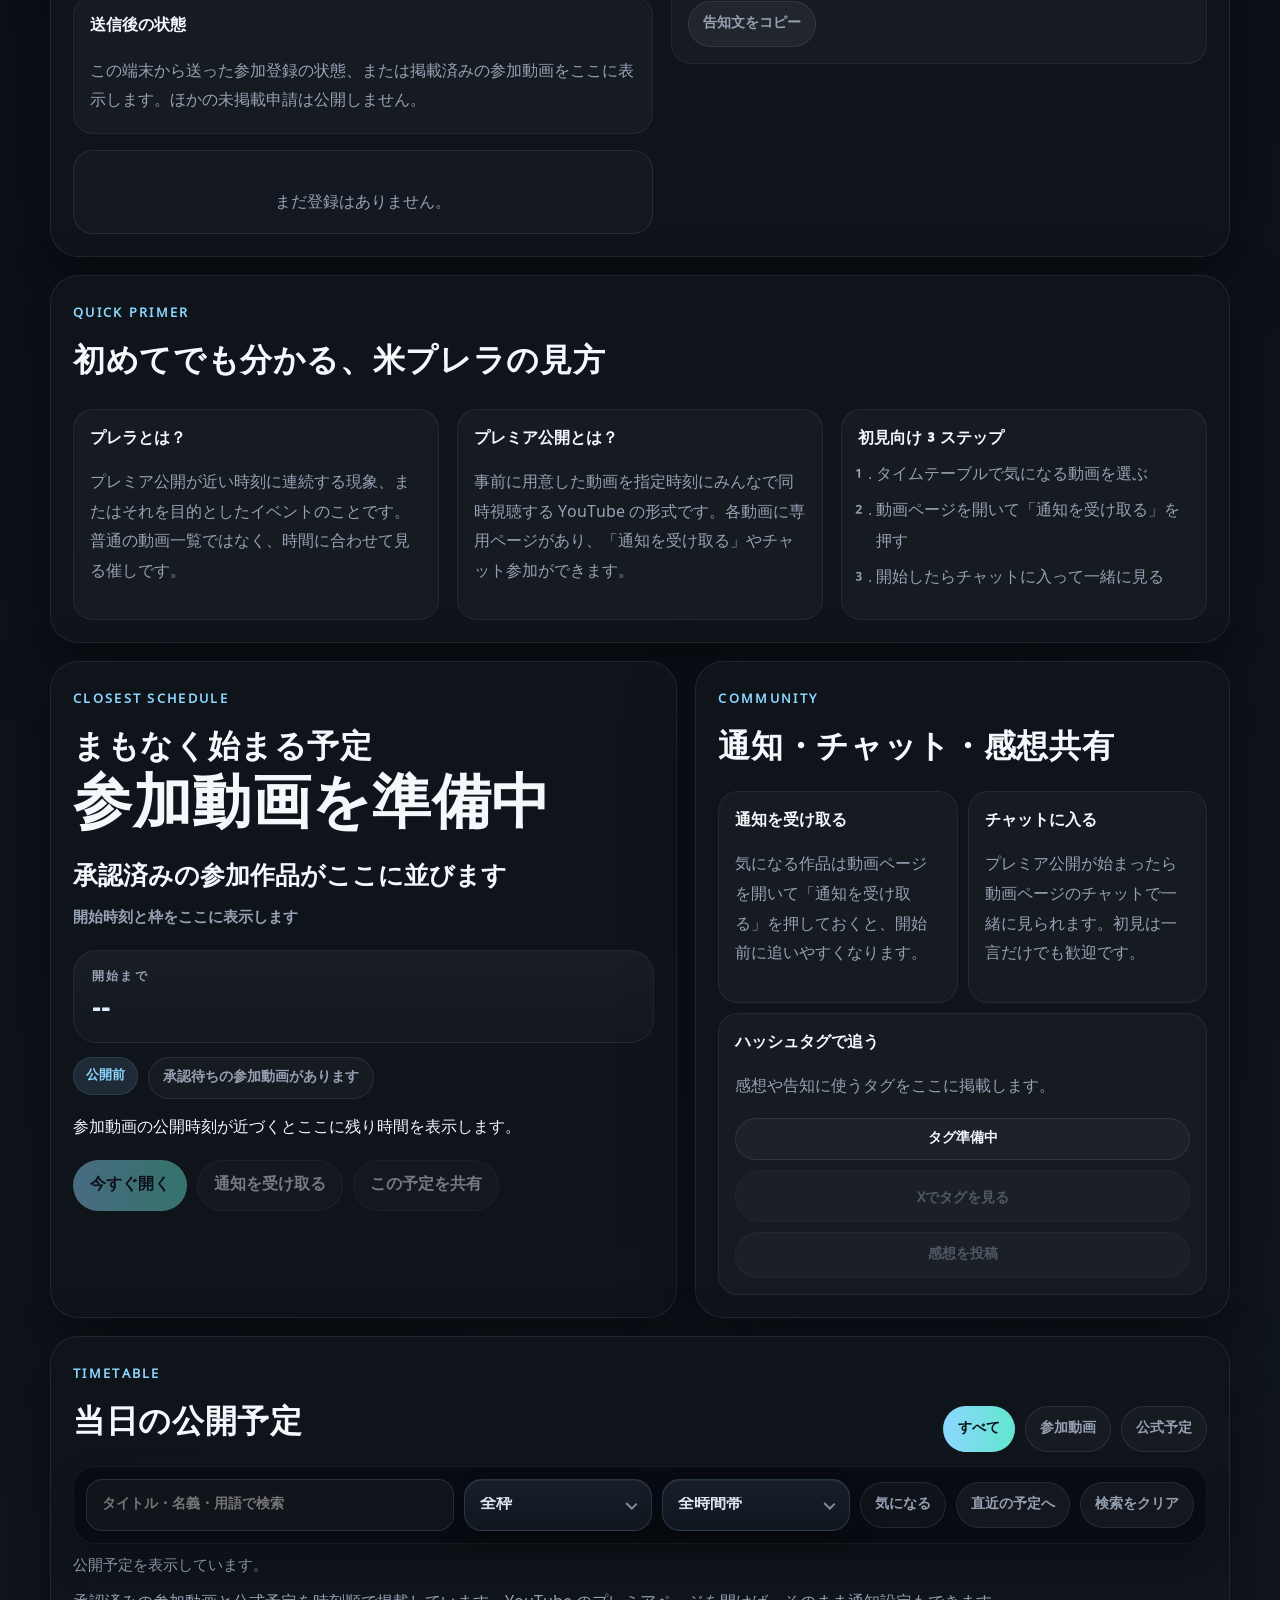
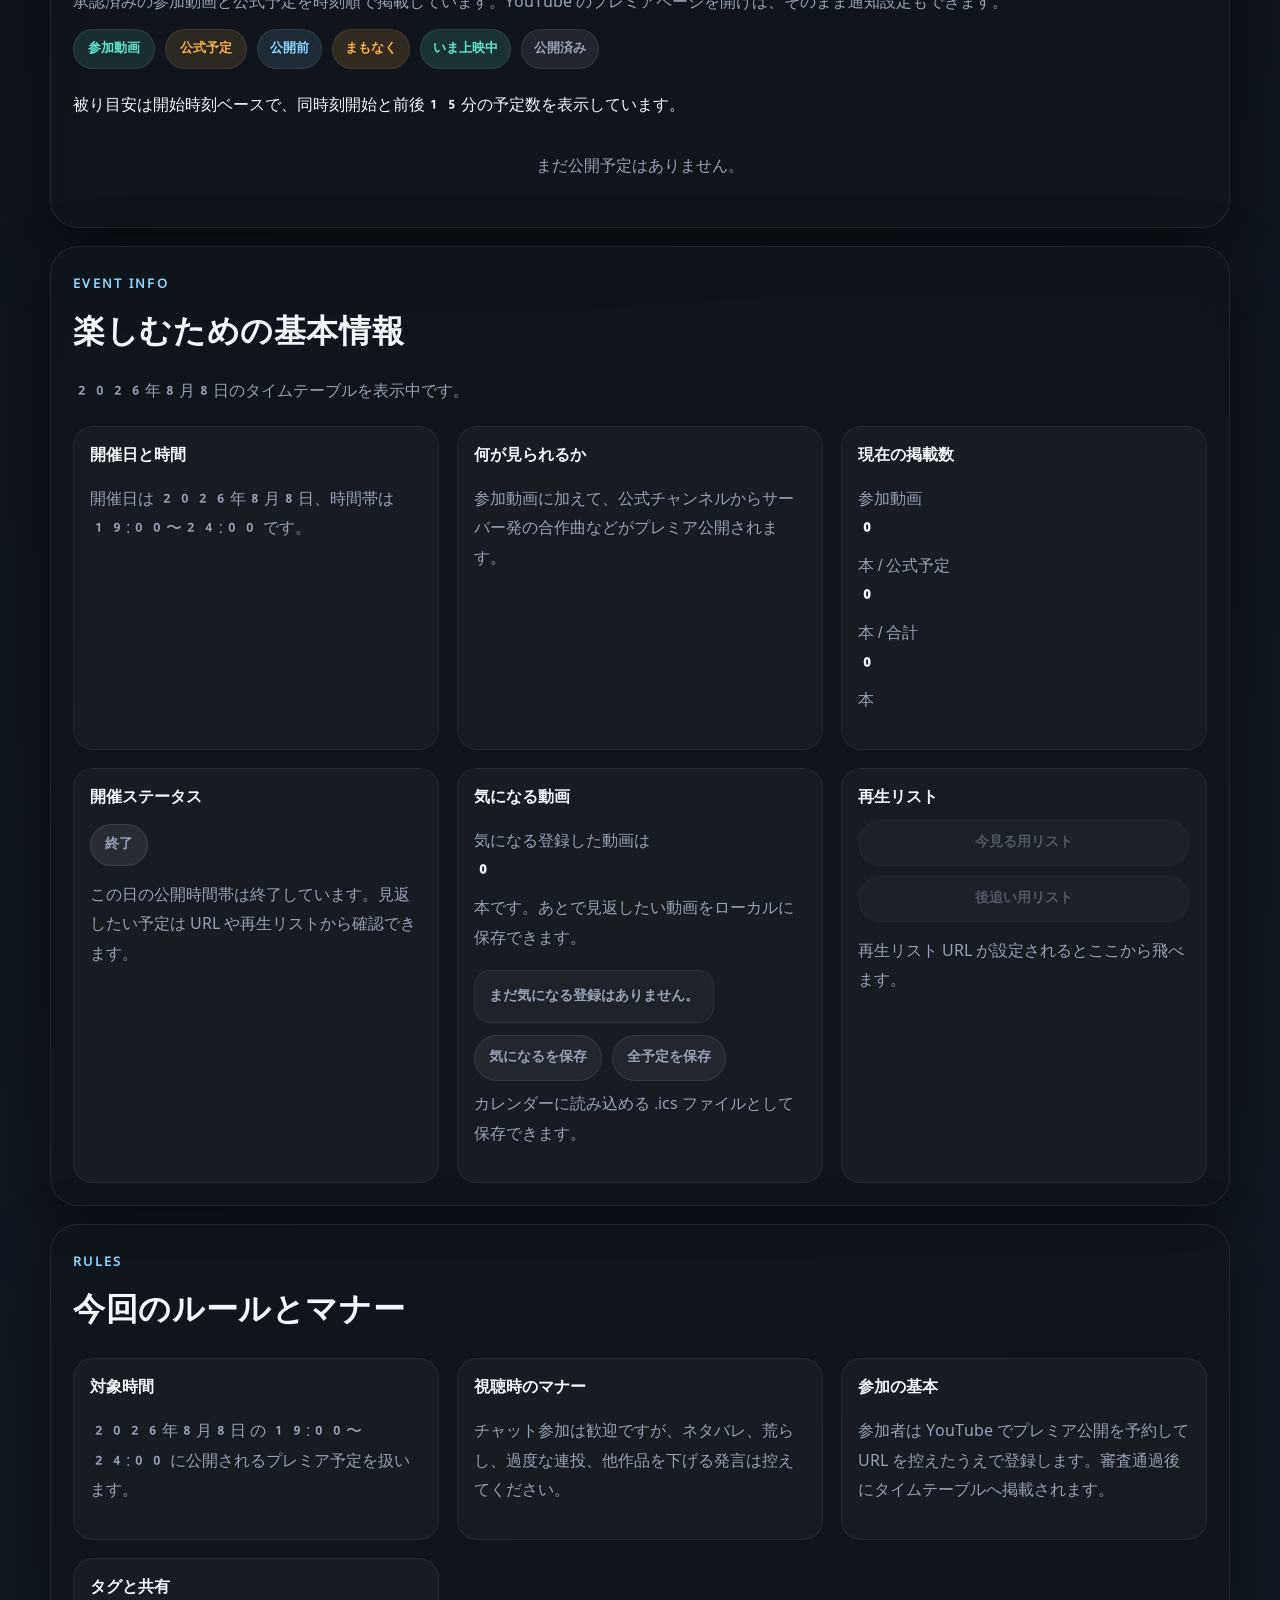
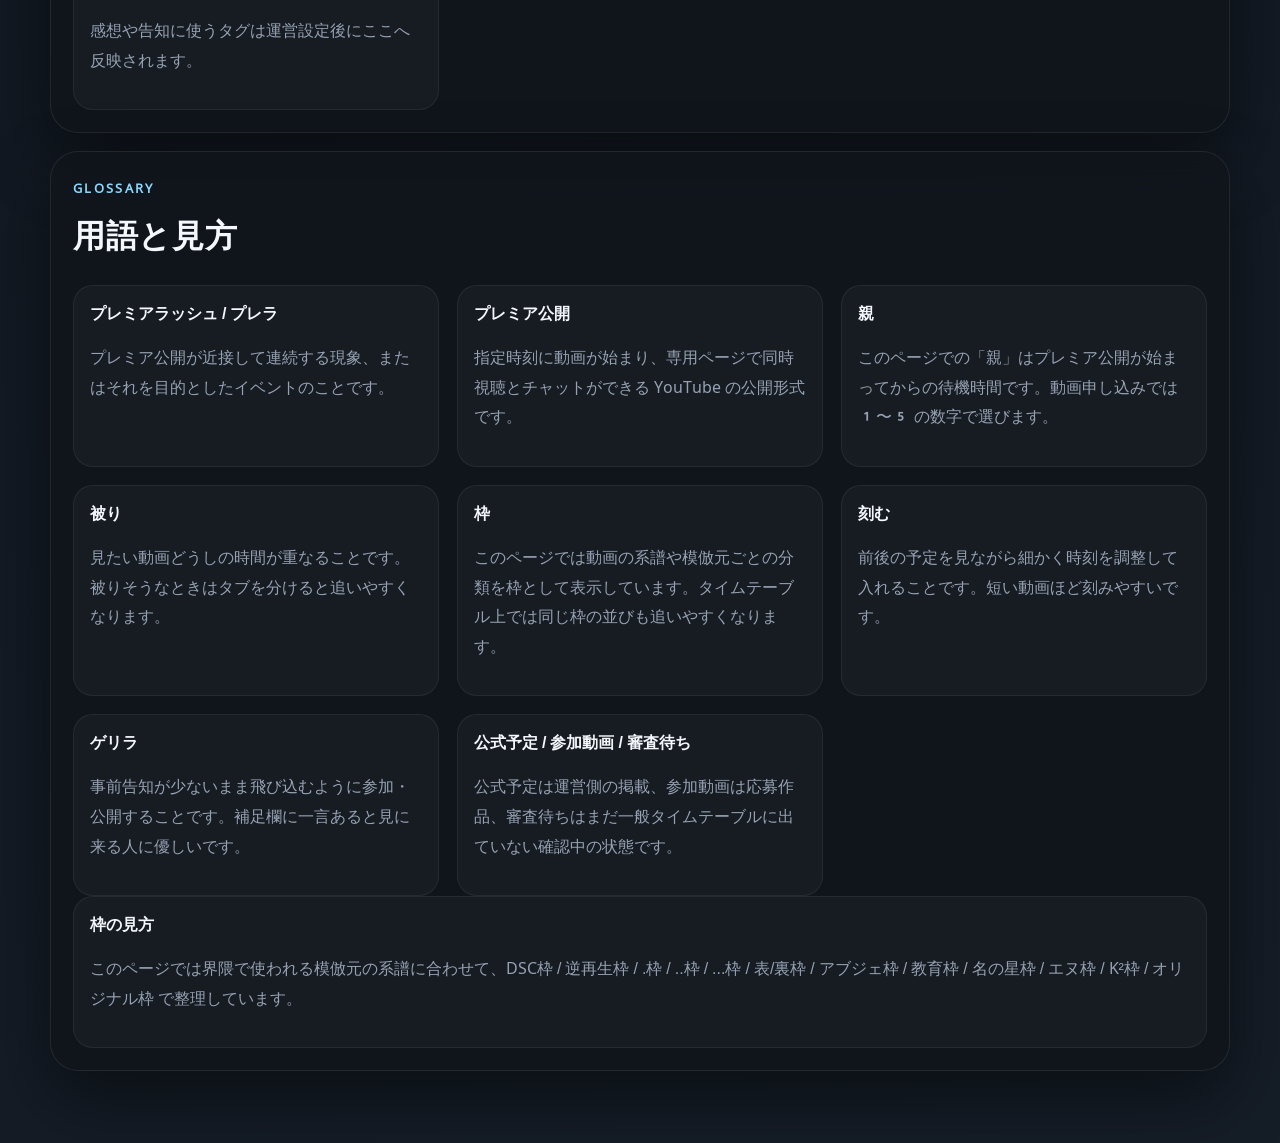
==== commit 2dc18070: "feat: 初回参加者向けの登録導線を前面に改善" ====
--- a/index.html
+++ b/index.html
@@ -28,6 +28,8 @@
     .header-nav,.toc-grid{display:flex;flex-wrap:wrap;gap:10px}
     .header-link,.toc-link{display:inline-flex;align-items:center;justify-content:center;min-height:42px;padding:10px 14px;border-radius:999px;border:1px solid rgba(255,255,255,.08);background:rgba(255,255,255,.04);text-decoration:none;font-size:.86rem;font-weight:900}
     .header-link:hover,.toc-link:hover{border-color:rgba(140,215,255,.22);color:var(--cyan)}
+    .header-link.is-entry,.toc-link.is-entry{background:linear-gradient(90deg,var(--cyan),var(--mint));color:#061018;border-color:transparent}
+    .header-link.is-entry:hover,.toc-link.is-entry:hover{color:#061018;filter:brightness(1.03)}
     .toc-card{display:grid;gap:12px}
     .toc-head{display:flex;justify-content:space-between;align-items:end;gap:12px}
     .toc-head p{margin:0;color:var(--sub);font-size:.9rem;line-height:1.7}
@@ -49,11 +51,14 @@
     .hero-link,.cta,button.hero-link{display:inline-flex;align-items:center;justify-content:center;min-height:46px;padding:11px 16px;border-radius:999px;text-decoration:none;font-weight:900;border:1px solid rgba(255,255,255,.08)}
     .hero-link.primary,.cta{background:linear-gradient(90deg,var(--cyan),var(--mint));color:#061018}
     .hero-link.ghost{background:rgba(255,255,255,.04)}
-    .top,.grid,.info-grid,.participant-grid{display:grid;gap:18px;margin-top:18px}
+    .top,.grid,.info-grid,.participant-grid,.entry-launchpad,.entry-route,.entry-helper-grid{display:grid;gap:18px;margin-top:18px}
     .top{grid-template-columns:1.08fr .92fr}
     .grid{grid-template-columns:1fr}
     .info-grid{grid-template-columns:repeat(3,minmax(0,1fr))}
-    .participant-grid{grid-template-columns:360px 1fr}
+    .participant-grid{grid-template-columns:minmax(0,1.04fr) minmax(300px,.96fr);align-items:start}
+    .entry-launchpad{grid-template-columns:1.02fr .98fr}
+    .entry-route{grid-template-columns:repeat(3,minmax(0,1fr));gap:12px}
+    .entry-helper-grid{grid-template-columns:repeat(2,minmax(0,1fr));gap:12px}
     .card{padding:22px}
     .section{display:flex;justify-content:space-between;align-items:end;gap:12px;margin-bottom:10px}
     .count-wrap{display:grid;gap:8px;margin:18px 0 14px;padding:16px 18px;border-radius:24px;border:1px solid rgba(255,255,255,.06);background:linear-gradient(180deg,rgba(255,255,255,.045),rgba(255,255,255,.02))}
@@ -71,6 +76,21 @@
     .stat strong{display:block;margin-top:8px;font-size:1.9rem;line-height:1}
     .guide{flex:1 1 200px;padding:16px;border-radius:20px;background:rgba(255,255,255,.03);border:1px solid rgba(255,255,255,.06)}
     .guide strong{display:block;margin-bottom:8px;color:var(--text)}
+    .entry-cta-card,.form-shell{padding:22px;border-radius:24px;background:linear-gradient(165deg,rgba(15,20,29,.98),rgba(10,14,20,.86));border:1px solid rgba(255,255,255,.08)}
+    .entry-cta-card{display:grid;gap:14px}
+    .entry-checklist,.entry-main,.entry-side{display:grid;gap:16px}
+    .entry-check{display:flex;align-items:flex-start;gap:12px;padding:13px 14px;border-radius:18px;background:rgba(255,255,255,.03);border:1px solid rgba(255,255,255,.06)}
+    .entry-check-mark{display:inline-flex;align-items:center;justify-content:center;width:24px;height:24px;border-radius:999px;background:rgba(99,230,207,.12);border:1px solid rgba(99,230,207,.2);color:var(--mint);font-size:.84rem;font-weight:900;flex:0 0 auto}
+    .entry-check-body strong{margin:0;color:var(--text);font-size:.96rem}
+    .entry-check-body p{margin:4px 0 0;color:var(--sub);font-size:.92rem;line-height:1.7}
+    .entry-helper-item{padding:14px 16px;border-radius:18px;background:rgba(255,255,255,.03);border:1px solid rgba(255,255,255,.06)}
+    .entry-helper-item p{margin:0;color:var(--text);line-height:1.72}
+    .entry-helper-label{display:block;margin-bottom:6px;color:var(--sub);font-size:.72rem;font-weight:900;letter-spacing:.12em;text-transform:uppercase}
+    .entry-jump-note{margin:0;color:var(--sub);line-height:1.8}
+    .entry-form-head{display:grid;gap:8px;margin-bottom:18px}
+    .entry-form-head p{margin:0}
+    .status-panel{display:grid;gap:10px}
+    .status-panel p{margin:0}
     .plan-list{margin-top:12px;align-items:flex-start}
     .plan-item{min-width:160px;padding:12px 14px;border-radius:16px;background:rgba(255,255,255,.03);border:1px solid rgba(255,255,255,.06)}
     .plan-item strong{display:block;margin-bottom:4px}
@@ -205,7 +225,7 @@
     .status.err{color:var(--red)}
     .notice{margin:0 0 16px;padding:14px 15px;border-radius:18px;background:rgba(140,215,255,.07);border:1px solid rgba(140,215,255,.16);line-height:1.8}
     .subsection{margin-bottom:16px}
-    @media (max-width:1040px){.hero,.top,.info-grid,.participant-grid{grid-template-columns:1fr}}
+    @media (max-width:1040px){.hero,.top,.info-grid,.participant-grid,.entry-launchpad,.entry-route,.entry-helper-grid{grid-template-columns:1fr}}
     @media (max-width:760px){
       body{padding-bottom:92px}
       .wrap{width:min(100% - 16px,100%);margin:12px auto 40px}
@@ -251,14 +271,14 @@
     <header class="site-header">
       <div class="site-brand">
         <strong>米プレラ タイムテーブル</strong>
-        <span>公開ページの主要セクションへすぐ移動できます。</span>
+        <span>動画登録も視聴案内も、主要セクションへすぐ移動できます。</span>
       </div>
       <nav class="header-nav" aria-label="ページ内ナビゲーション">
-        <a class="header-link" href="#overview">概要</a>
+        <a class="header-link is-entry" href="#participants">動画申し込み</a>
         <a class="header-link" href="#upcoming">直近予定</a>
         <a class="header-link" href="#timetable">タイムテーブル</a>
         <a class="header-link" href="#event-info">基本情報</a>
-        <a class="header-link" href="#participants">動画申し込み</a>
+        <a class="header-link" href="#overview">概要</a>
       </nav>
     </header>
 
@@ -268,9 +288,11 @@
           <p class="eyebrow" style="margin-bottom:8px">Contents</p>
           <h2>目次</h2>
         </div>
-        <p>見たい情報にそのまま飛べるようにしています。</p>
+        <p>見たい情報にも、動画申し込みにも、そのまま飛べるようにしています。</p>
       </div>
       <nav class="toc-grid" aria-label="目次">
+        <a class="toc-link is-entry" href="#participants">動画申し込み</a>
+        <a class="toc-link" href="#entry-start">登録前チェック</a>
         <a class="toc-link" href="#overview">企画概要</a>
         <a class="toc-link" href="#primer">初見ガイド</a>
         <a class="toc-link" href="#upcoming">まもなく始まる予定</a>
@@ -279,7 +301,6 @@
         <a class="toc-link" href="#event-info">楽しむための基本情報</a>
         <a class="toc-link" href="#rules">ルールとマナー</a>
         <a class="toc-link" href="#glossary">用語と見方</a>
-        <a class="toc-link" href="#participants">動画申し込み</a>
       </nav>
     </section>
 
@@ -287,15 +308,16 @@
       <div>
         <p class="eyebrow">Rice Premiere Rush</p>
         <h1>米プレラ<br><span id="heroDate">2026/08/08</span></h1>
-        <p class="lead"><span id="leadDate">2026年8月8日</span>開催予定のプレミアラッシュ案内ページです。参加動画と「全てお米の所為です。」の公式予定を、見る人向けに分かりやすくまとめています。</p>
+        <p class="lead"><span id="leadDate">2026年8月8日</span>開催予定のプレミアラッシュ案内ページです。参加動画と「全てお米の所為です。」の公式予定を見やすくまとめつつ、動画登録もページ前半からそのまま進められるようにしています。</p>
         <div class="chips">
           <span class="chip" id="dateChip">2026年8月8日</span>
           <span class="chip">19:00 - 24:00</span>
           <span class="chip">日本時間</span>
         </div>
         <div class="actions">
-          <a class="hero-link primary" id="channelLink" href="https://www.youtube.com/@or_should_rice" target="_blank" rel="noopener noreferrer">公式チャンネルを見る</a>
-          <a class="hero-link ghost" href="#timetable">タイムテーブルへ</a>
+          <a class="hero-link primary" href="#participants">動画を申し込む</a>
+          <a class="hero-link ghost" href="#entry-start">初めての流れを見る</a>
+          <a class="hero-link ghost" id="channelLink" href="https://www.youtube.com/@or_should_rice" target="_blank" rel="noopener noreferrer">公式チャンネルを見る</a>
           <button type="button" class="hero-link ghost" id="copyPageBtn">このページを共有</button>
         </div>
       </div>
@@ -306,6 +328,212 @@
           <li>19:00〜24:00にかけてプレミアラッシュを実施。</li>
           <li>「全てお米の所為です。」として公開される合作曲などの関連動画を、曲数に合わせて19:00〜24:00の間にプレミア公開。</li>
         </ul>
+      </div>
+    </section>
+
+    <section class="card anchor-section" id="entry-start" style="margin-top:18px">
+      <div class="section">
+        <div>
+          <p class="eyebrow">Entry Start</p>
+          <h2>初めての動画登録はここから</h2>
+        </div>
+      </div>
+      <div class="entry-launchpad">
+        <article class="entry-cta-card">
+          <div>
+            <p class="notice">このページに来たら、まずは YouTube の予約URL、枠、親、開始時刻が決まっていればそのまま申し込めます。</p>
+            <p class="small">初参加でも迷いにくいように、最短の流れと送信前チェックを最初にまとめています。</p>
+          </div>
+          <div class="entry-route">
+            <div class="guide">
+              <strong>1. プレミア公開を予約する</strong>
+              <p class="small">YouTube でプレミア公開を予約し、視聴ページの URL を控えます。ここができていれば、もう申し込み準備は半分完了です。</p>
+            </div>
+            <div class="guide">
+              <strong>2. 枠・親・開始時刻を決める</strong>
+              <p class="small">タイムテーブルとルールを見ながら、枠と開始時刻を決めます。被りや締切の目安はこのページが補助します。</p>
+            </div>
+            <div class="guide">
+              <strong>3. このページから送信する</strong>
+              <p class="small">投稿名義、タイトル、URL を入力して送信すれば完了です。送信後の審査状況もこの端末から確認できます。</p>
+            </div>
+          </div>
+        </article>
+        <article class="entry-cta-card">
+          <div>
+            <p class="eyebrow" style="margin-bottom:8px">Ready</p>
+            <h3>今すぐ申し込む前のチェック</h3>
+            <p class="entry-jump-note">予約済みなら、すぐ下のフォームへ進んで大丈夫です。送信後はこのページで審査状況と差し戻し理由も追えます。</p>
+          </div>
+          <div class="entry-checklist">
+            <div class="entry-check">
+              <span class="entry-check-mark">1</span>
+              <div class="entry-check-body">
+                <strong>公開URLを手元に用意</strong>
+                <p>視聴者がそのまま飛べるプレミア公開ページの URL を使います。</p>
+              </div>
+            </div>
+            <div class="entry-check">
+              <span class="entry-check-mark">2</span>
+              <div class="entry-check-body">
+                <strong>枠と親を決める</strong>
+                <p>枠は動画の系譜、親は待機時間です。迷ったら下の説明を見ながら選べます。</p>
+              </div>
+            </div>
+            <div class="entry-check">
+              <span class="entry-check-mark">3</span>
+              <div class="entry-check-body">
+                <strong>送信後はこの端末で状態確認</strong>
+                <p>審査待ち、掲載中、差し戻しがこの端末から見られます。差し戻し時は修正して再申請できます。</p>
+              </div>
+            </div>
+          </div>
+          <div class="entry-helper-grid">
+            <div class="entry-helper-item">
+              <span class="entry-helper-label">締切の目安</span>
+              <p id="entryStartDeadline">開始時刻を選ぶと、締切の目安がここに反映されます。</p>
+            </div>
+            <div class="entry-helper-item">
+              <span class="entry-helper-label">入力中のアドバイス</span>
+              <p id="entryStartAdvice">枠と時刻を選ぶと、被りや空き候補の目安をここに表示します。</p>
+            </div>
+          </div>
+          <div class="actions">
+            <button type="button" class="hero-link primary" id="jumpEntryFormBtn">すぐ申し込む</button>
+            <button type="button" class="hero-link ghost" id="jumpEntryStatusBtn">送信後の状態を見る</button>
+            <a class="hero-link ghost" href="#rules">ルールを確認</a>
+          </div>
+        </article>
+      </div>
+    </section>
+
+    <section class="card anchor-section" id="participants" style="margin-top:18px">
+      <div class="section">
+        <div>
+          <p class="eyebrow">Video Entry</p>
+          <h2>動画申し込み</h2>
+        </div>
+      </div>
+      <p class="note">予約URLが用意できたら、このまま下のフォームから申し込めます。初参加でも、送信後の状態確認と差し戻し対応までこのページで続けられます。</p>
+      <div class="participant-grid">
+        <main class="entry-main">
+          <div class="form-shell">
+            <div class="entry-form-head">
+              <p class="eyebrow" style="margin-bottom:0">Entry Form</p>
+              <h3>必要事項を入れてそのまま送信</h3>
+              <p class="small">YouTube のプレミア公開予約が終わっていれば、投稿名義・タイトル・URL を入れるだけで申し込みできます。</p>
+            </div>
+            <form id="entryForm">
+              <p class="note form-mode" id="entryFormMode">YouTube のプレミア公開予約ができたら、そのまま必要事項を送信してください。</p>
+              <label for="artist">投稿名義</label>
+              <input id="artist" name="artist" maxlength="80" placeholder="例：炊飯器 / おこめP" required>
+              <label for="title">動画タイトル / 曲名</label>
+              <input id="title" name="title" maxlength="120" placeholder="例：全てお米の所為です。" required>
+              <div class="row row-3">
+                <div>
+                  <label for="parentSlot">枠</label>
+                  <div class="picker" data-picker="select" data-chip="FRAME">
+                    <select id="parentSlot" name="parentSlot" required>
+                      <option value="1">DSC枠</option>
+                      <option value="2">逆再生枠</option>
+                      <option value="3">.枠</option>
+                      <option value="4">..枠</option>
+                      <option value="5">...枠</option>
+                      <option value="6">表/裏枠</option>
+                      <option value="7">アブジェ枠</option>
+                      <option value="8">教育枠</option>
+                      <option value="9">名の星枠</option>
+                      <option value="10">エヌ枠</option>
+                      <option value="11">K²枠</option>
+                      <option value="12">オリジナル枠</option>
+                      <option value="13">二次模倣</option>
+                    </select>
+                  </div>
+                  <div class="conditional-field" id="secondarySlotWrap" hidden>
+                    <label for="secondarySlotDetail">二次模倣名</label>
+                    <input id="secondarySlotDetail" name="secondarySlotDetail" maxlength="80" placeholder="例: ○○派生 / △△風 など">
+                    <p class="mini-note">枠で「二次模倣」を選んだときだけ入力します。</p>
+                  </div>
+                </div>
+                <div>
+                  <label for="parentNumber">親</label>
+                  <div class="picker" data-picker="select" data-chip="親">
+                    <select id="parentNumber" name="parentNumber" required>
+                      <option value="1">1</option>
+                      <option value="2">2</option>
+                      <option value="3">3</option>
+                      <option value="4">4</option>
+                      <option value="5">5</option>
+                    </select>
+                  </div>
+                </div>
+                <div>
+                  <label for="startTime">プレミア開始時刻</label>
+                  <div class="picker" data-picker="time" data-chip="TIME" data-start-hour="19" data-end-hour="23">
+                    <input id="startTime" name="startTime" type="hidden" value="19:00">
+                  </div>
+                </div>
+              </div>
+              <label for="url">公開URL</label>
+              <input id="url" name="url" type="url" placeholder="https://..." required>
+              <p class="mini-note">視聴者がそのまま動画ページへ飛べる URL を登録してください。</p>
+              <label for="note">ひとこと / 補足</label>
+              <textarea id="note" name="note" maxlength="300" placeholder="合作 / 初投稿 / 予約投稿済み / ゲリラ参加 など"></textarea>
+              <div class="btns"><button class="primary" type="submit" id="entrySubmitBtn">動画申し込みを送信</button><button class="ghost" type="button" id="resetEntryFormBtn">入力をリセット</button></div>
+              <div id="status" class="status"></div>
+            </form>
+          </div>
+          <div class="guide status-panel" id="entryStatusBlock">
+            <strong>送信後の状態</strong>
+            <p class="small" id="entryReviewNotice">この端末から送った参加登録の状態、または掲載済みの参加動画をここに表示します。ほかの未掲載申請は公開しません。</p>
+          </div>
+          <div class="table stacked-table">
+            <table class="schedule-table">
+              <thead><tr><th>状態</th><th>枠</th><th>親</th><th>時間</th><th class="title-col">タイトル</th><th class="artist-col">名義</th><th class="url-col">URL</th><th class="note-col">補足</th><th class="review-col">審査メモ</th><th class="action-col">操作</th></tr></thead>
+              <tbody id="pendingBody"><tr><td colspan="10" class="empty">まだ登録はありません。</td></tr></tbody>
+            </table>
+          </div>
+        </main>
+        <aside class="entry-side">
+          <div class="guide">
+            <strong>最短3ステップ</strong>
+            <ol class="step-list">
+              <li>タイムテーブルとルールを見て、枠と空き時間を確認する</li>
+              <li>YouTube でプレミア公開を予約し、URL を控える</li>
+              <li>このページで送信し、審査通過後に掲載される</li>
+            </ol>
+          </div>
+          <div class="guide">
+            <strong>入力前に用意するもの</strong>
+            <ul class="overview-list">
+              <li>プレミア公開ページの URL</li>
+              <li>投稿名義とタイトル</li>
+              <li>枠、親、開始時刻</li>
+              <li>必要なら補足メモや告知文</li>
+            </ul>
+          </div>
+          <div class="guide">
+            <strong>状態の意味</strong>
+            <ul class="overview-list">
+              <li>審査待ち: 運営が確認中です</li>
+              <li>掲載中: 一般タイムテーブルに反映済みです</li>
+              <li>差し戻し: 内容を修正して再申請できます</li>
+            </ul>
+          </div>
+          <div class="guide helper-block">
+            <strong>締切と被り回避</strong>
+            <p class="small" id="entryDeadlineText">各枠の締切や直前制限をここに表示します。</p>
+            <p class="small" id="spacingAdviceText">前後の枠との距離や、近い時間帯の様子をここに表示します。</p>
+            <p class="small" id="suggestTimesText">おすすめの空き候補をここに表示します。</p>
+          </div>
+          <div class="guide template-box">
+            <strong>告知文テンプレ</strong>
+            <textarea id="promoTemplate" readonly>ここに告知文テンプレが表示されます。</textarea>
+            <div class="btns" style="margin-top:12px">
+              <button type="button" class="mini-btn" id="copyPromoBtn">告知文をコピー</button>
+            </div>
+          </div>
+        </aside>
       </div>
     </section>
 
@@ -580,139 +808,18 @@
       </div>
     </section>
 
-    <section class="card anchor-section" id="participants" style="margin-top:18px">
-      <div class="section">
-        <div>
-          <p class="eyebrow">Video Entry</p>
-          <h2>動画申し込み</h2>
-        </div>
-      </div>
-      <p class="note">見る人向けの情報を優先しつつ、動画申し込みもこのページから行えます。</p>
-      <div class="participant-grid">
-        <aside>
-          <div class="subsection">
-            <p class="notice">プレミア公開の予約後に登録してください。ルールとタイムテーブルを確認し、URL を控えてから送信するとスムーズです。</p>
-          </div>
-          <div class="subsection">
-            <div class="guide">
-              <strong>申し込みの流れ</strong>
-              <ol class="step-list">
-                <li>ルールとタイムテーブルを見て空き時間を確認する</li>
-                <li>YouTube でプレミア公開を予約し、URL を控える</li>
-                <li>このページで登録し、審査通過後に掲載される</li>
-              </ol>
-            </div>
-          </div>
-          <div class="subsection">
-            <div class="guide">
-              <strong>状態の意味</strong>
-              <ul class="overview-list">
-                <li>審査待ち: 運営が確認中です</li>
-                <li>掲載中: 一般タイムテーブルに反映済みです</li>
-                <li>差し戻し: 内容を修正して再申請できます</li>
-              </ul>
-            </div>
-          </div>
-          <div class="subsection">
-            <div class="guide helper-block">
-              <strong>締切と被り回避</strong>
-              <p class="small" id="entryDeadlineText">各枠の締切や直前制限をここに表示します。</p>
-              <p class="small" id="spacingAdviceText">前後の枠との距離や、近い時間帯の様子をここに表示します。</p>
-              <p class="small" id="suggestTimesText">おすすめの空き候補をここに表示します。</p>
-            </div>
-          </div>
-          <form id="entryForm">
-            <p class="note form-mode" id="entryFormMode">プレミア公開を予約してから内容を送信してください。</p>
-            <label for="artist">投稿名義</label>
-            <input id="artist" name="artist" maxlength="80" placeholder="例：炊飯器 / おこめP" required>
-            <label for="title">動画タイトル / 曲名</label>
-            <input id="title" name="title" maxlength="120" placeholder="例：全てお米の所為です。" required>
-            <div class="row row-3">
-              <div>
-                <label for="parentSlot">枠</label>
-                <div class="picker" data-picker="select" data-chip="FRAME">
-                  <select id="parentSlot" name="parentSlot" required>
-                    <option value="1">DSC枠</option>
-                    <option value="2">逆再生枠</option>
-                    <option value="3">.枠</option>
-                    <option value="4">..枠</option>
-                    <option value="5">...枠</option>
-                    <option value="6">表/裏枠</option>
-                    <option value="7">アブジェ枠</option>
-                    <option value="8">教育枠</option>
-                    <option value="9">名の星枠</option>
-                    <option value="10">エヌ枠</option>
-                    <option value="11">K²枠</option>
-                    <option value="12">オリジナル枠</option>
-                    <option value="13">二次模倣</option>
-                  </select>
-                </div>
-                <div class="conditional-field" id="secondarySlotWrap" hidden>
-                  <label for="secondarySlotDetail">二次模倣名</label>
-                  <input id="secondarySlotDetail" name="secondarySlotDetail" maxlength="80" placeholder="例: ○○派生 / △△風 など">
-                  <p class="mini-note">枠で「二次模倣」を選んだときだけ入力します。</p>
-                </div>
-              </div>
-              <div>
-                <label for="parentNumber">親</label>
-                <div class="picker" data-picker="select" data-chip="親">
-                  <select id="parentNumber" name="parentNumber" required>
-                    <option value="1">1</option>
-                    <option value="2">2</option>
-                    <option value="3">3</option>
-                    <option value="4">4</option>
-                    <option value="5">5</option>
-                  </select>
-                </div>
-              </div>
-              <div>
-                <label for="startTime">プレミア開始時刻</label>
-                <div class="picker" data-picker="time" data-chip="TIME" data-start-hour="19" data-end-hour="23">
-                  <input id="startTime" name="startTime" type="hidden" value="19:00">
-                </div>
-              </div>
-            </div>
-            <label for="url">公開URL</label>
-            <input id="url" name="url" type="url" placeholder="https://..." required>
-            <p class="mini-note">視聴者がそのまま動画ページへ飛べる URL を登録してください。</p>
-            <label for="note">ひとこと / 補足</label>
-            <textarea id="note" name="note" maxlength="300" placeholder="合作 / 初投稿 / 予約投稿済み / ゲリラ参加 など"></textarea>
-            <div class="btns"><button class="primary" type="submit" id="entrySubmitBtn">参加登録を送信</button><button class="ghost" type="button" id="resetEntryFormBtn">入力をリセット</button></div>
-            <div id="status" class="status"></div>
-          </form>
-          <div class="subsection" style="margin-top:16px">
-            <div class="guide template-box">
-              <strong>告知文テンプレ</strong>
-              <textarea id="promoTemplate" readonly>ここに告知文テンプレが表示されます。</textarea>
-              <div class="btns" style="margin-top:12px">
-                <button type="button" class="mini-btn" id="copyPromoBtn">告知文をコピー</button>
-              </div>
-            </div>
-          </div>
-        </aside>
-        <main>
-          <p class="note" id="entryReviewNotice" style="margin-bottom:12px">この端末から送った参加登録の状態、または掲載済みの参加動画をここに表示します。ほかの未掲載申請は公開しません。</p>
-          <div class="table stacked-table">
-            <table class="schedule-table">
-              <thead><tr><th>状態</th><th>枠</th><th>親</th><th>時間</th><th class="title-col">タイトル</th><th class="artist-col">名義</th><th class="url-col">URL</th><th class="note-col">補足</th><th class="review-col">審査メモ</th><th class="action-col">操作</th></tr></thead>
-              <tbody id="pendingBody"><tr><td colspan="10" class="empty">まだ登録はありません。</td></tr></tbody>
-            </table>
-          </div>
-        </main>
-      </div>
-    </section>
   </div>
 
   <nav class="dock" aria-label="モバイル用ショートカット">
-    <a href="#timetable">タイム表</a>
+    <button type="button" id="dockEntryBtn">申し込む</button>
     <button type="button" id="dockJumpBtn">次の予定</button>
     <a class="primary is-disabled" id="dockWatchBtn" href="#timetable">今見る</a>
-    <button type="button" id="dockFavoriteBtn">気になる</button>
+    <a href="#timetable">タイム表</a>
   </nav>
 
   <script src="./pickers.js?v=6"></script>
   <script src="./intro.js?v=1"></script>
   <script src="./motion.js?v=2"></script>
-  <script src="./public.js?v=22"></script>
+  <script src="./public.js?v=23"></script>
 </body>
 </html>
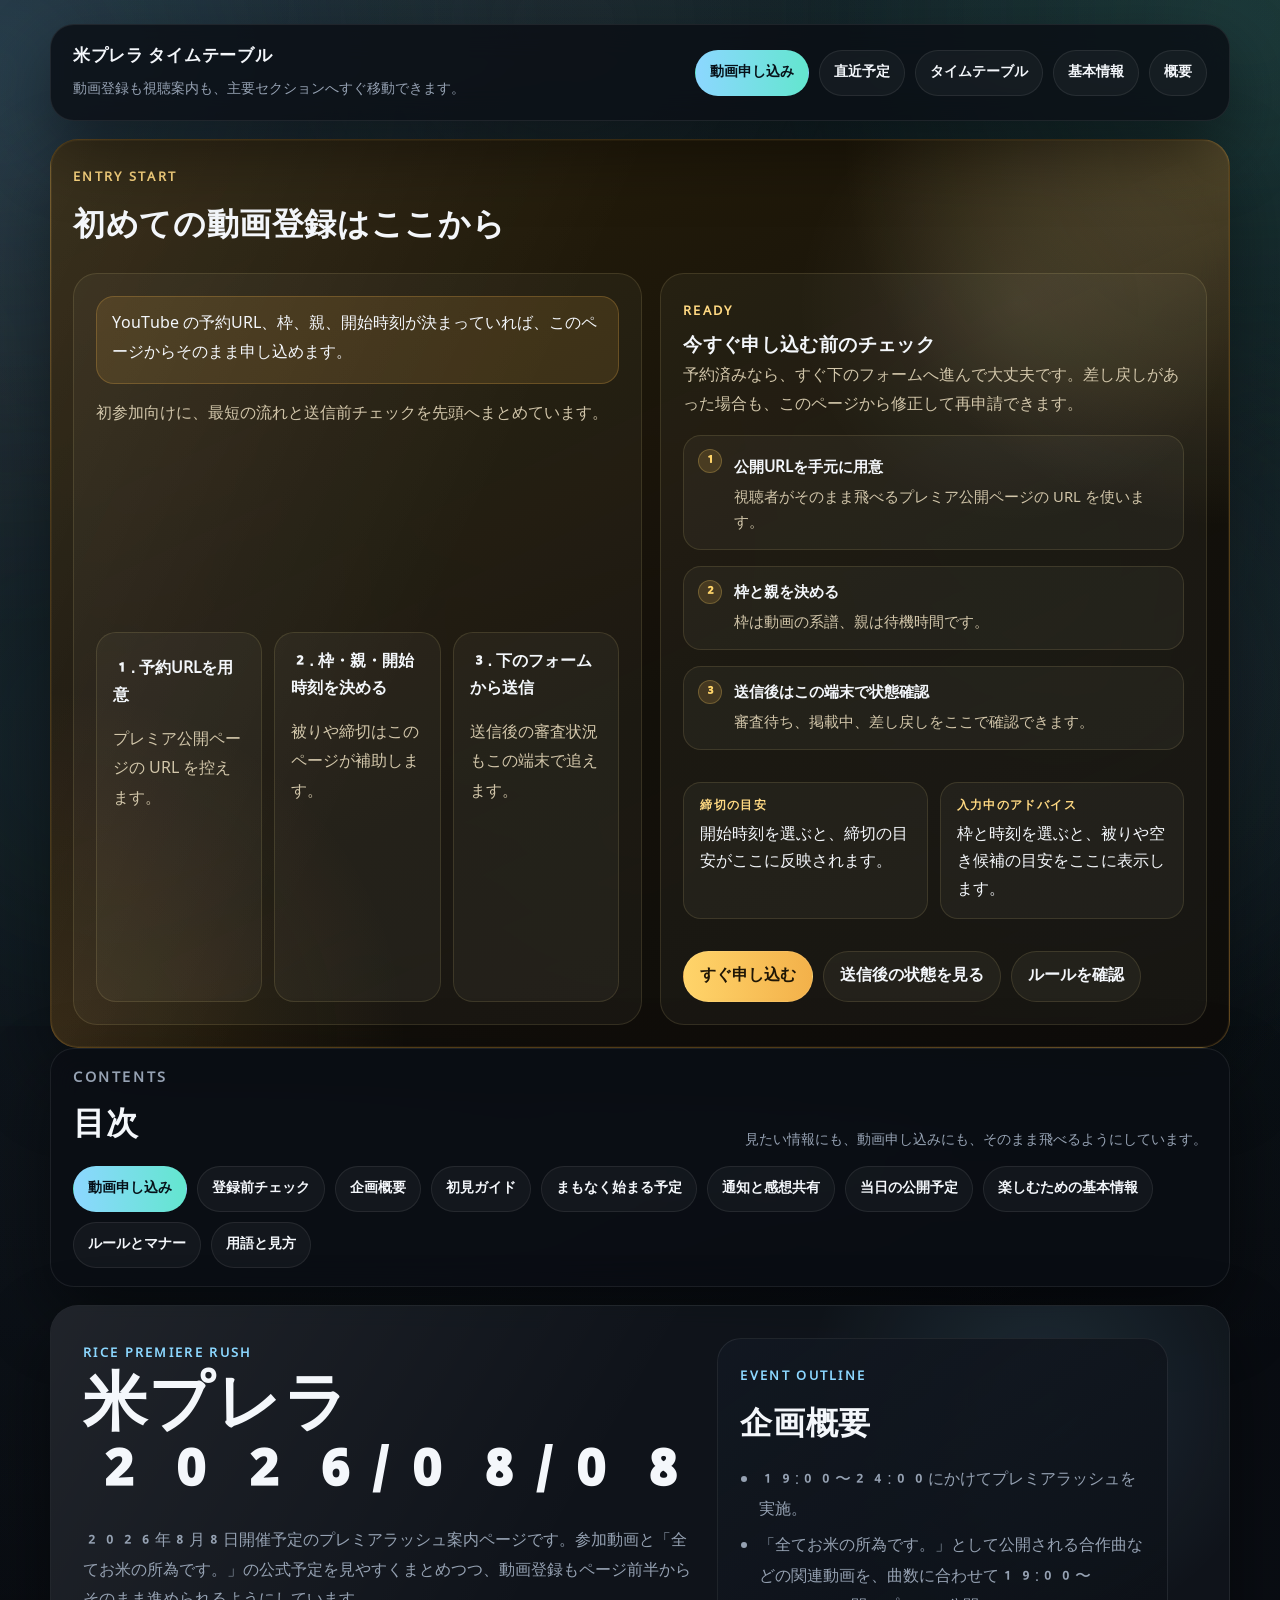
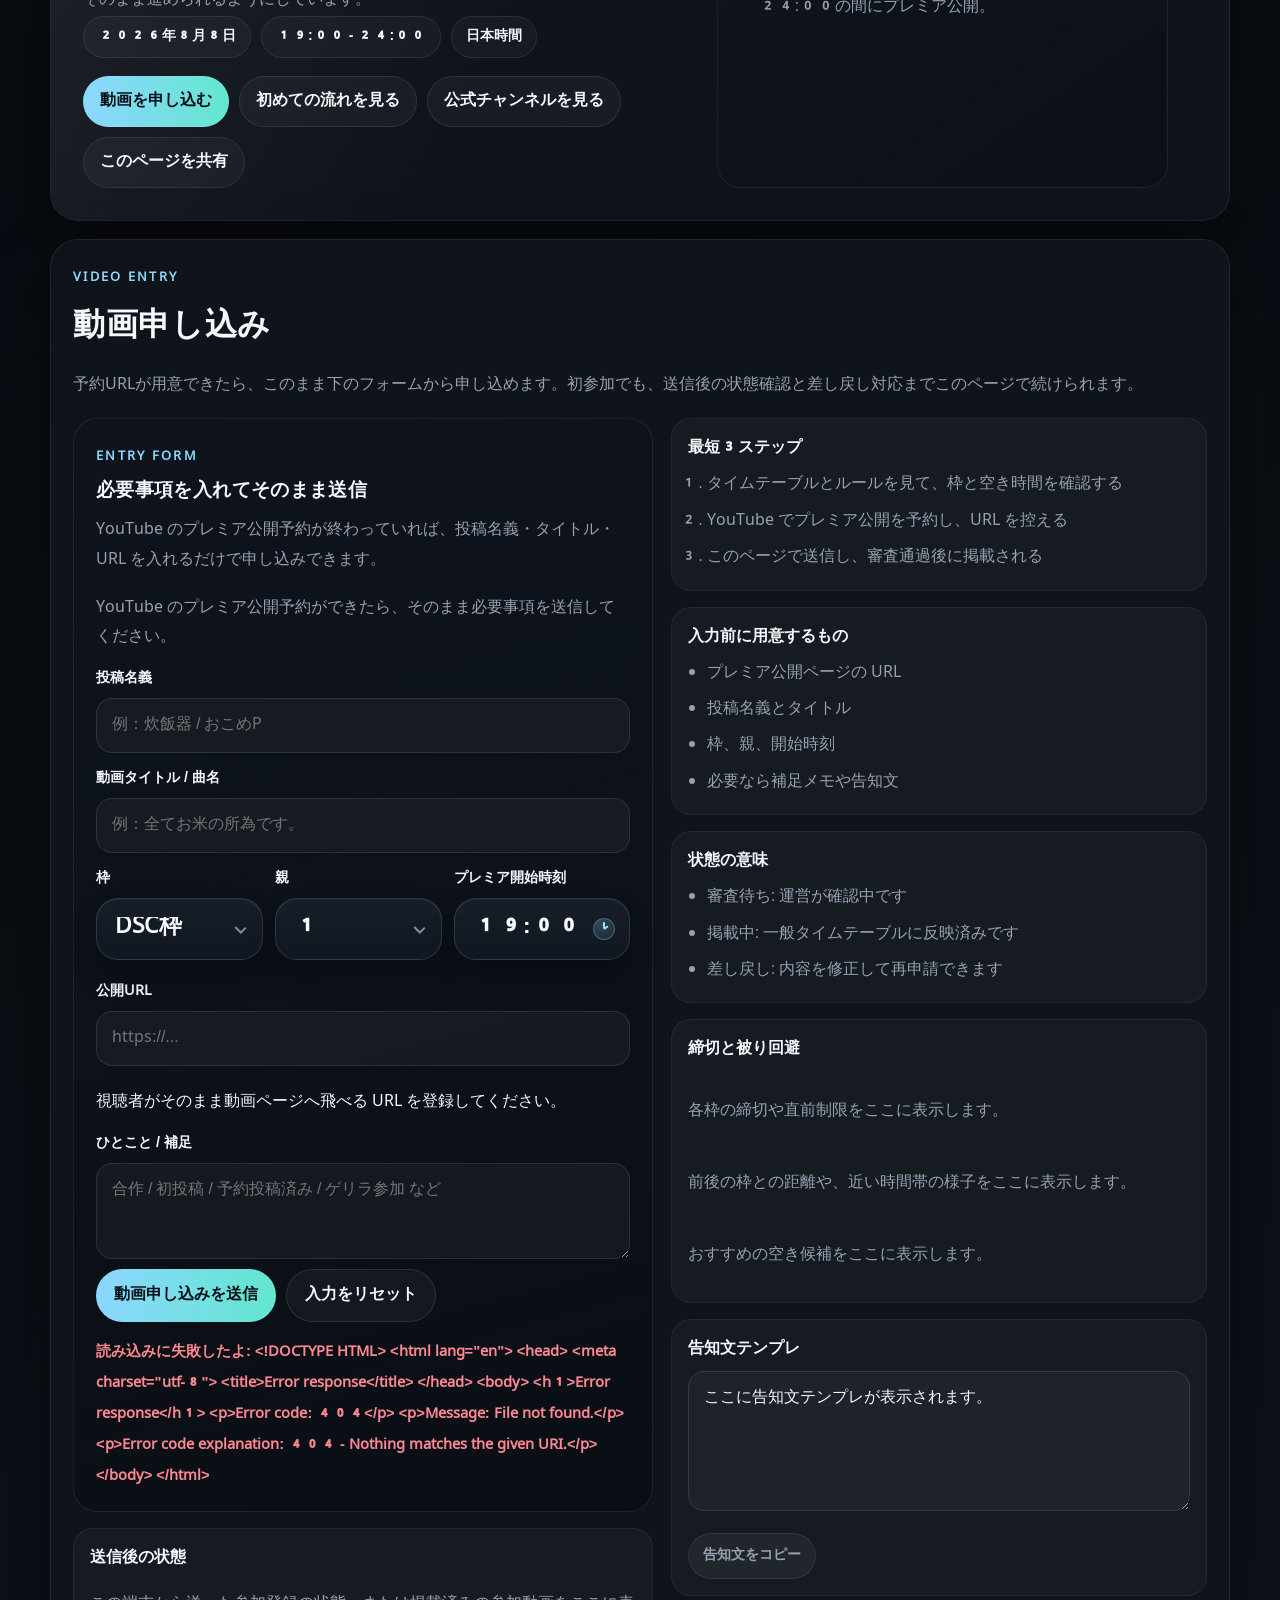
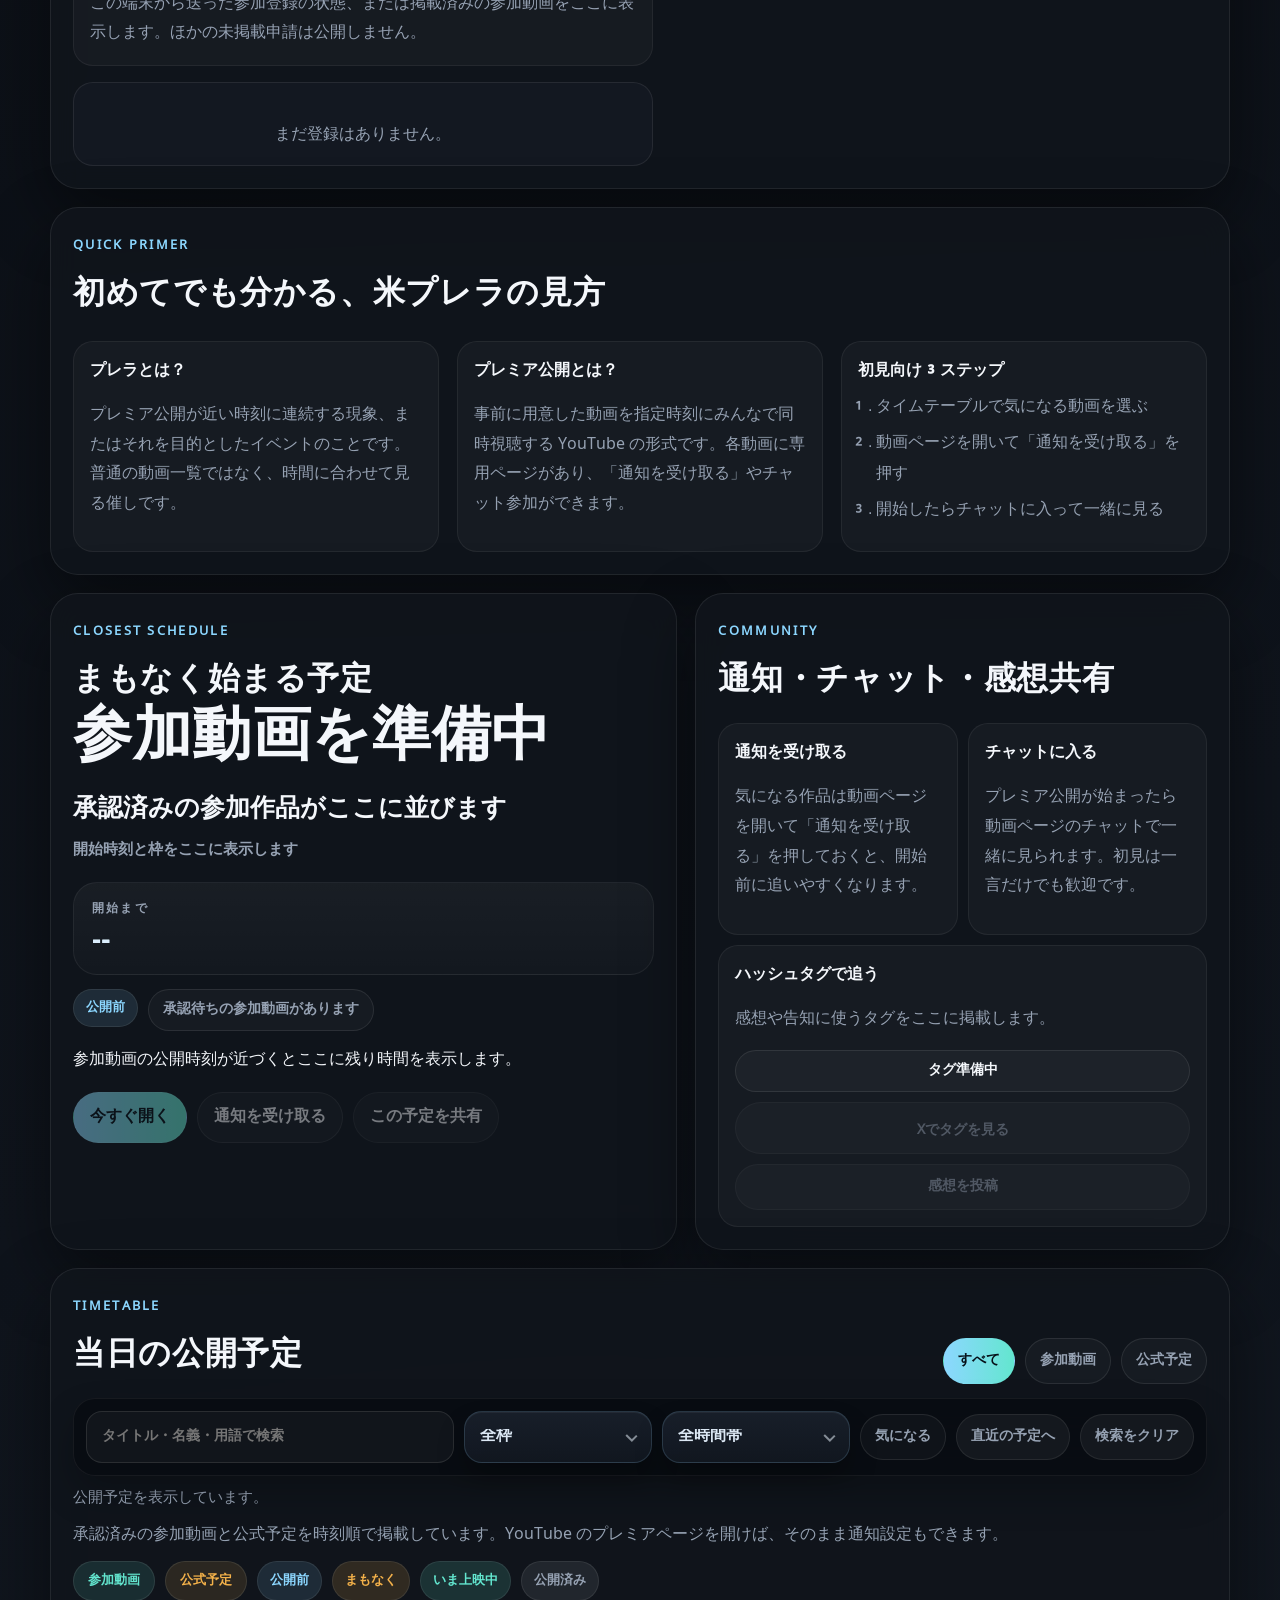
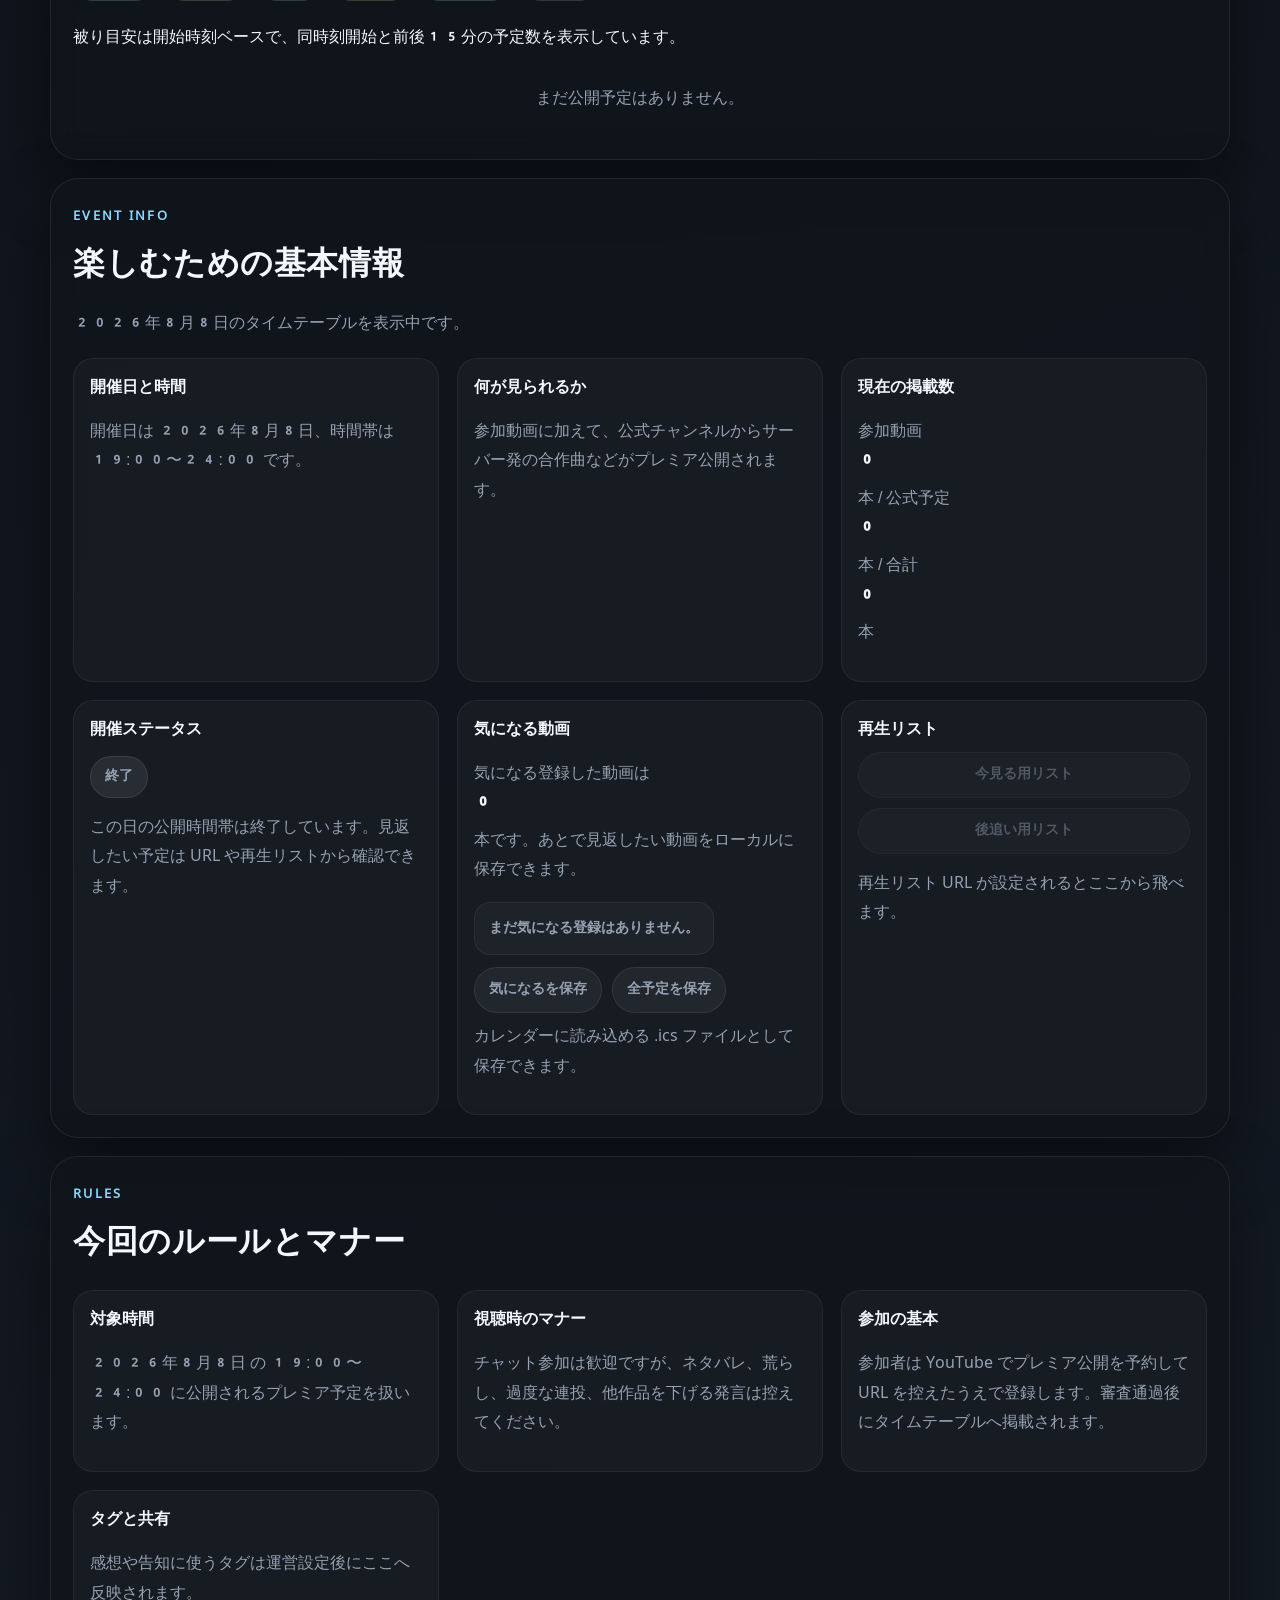
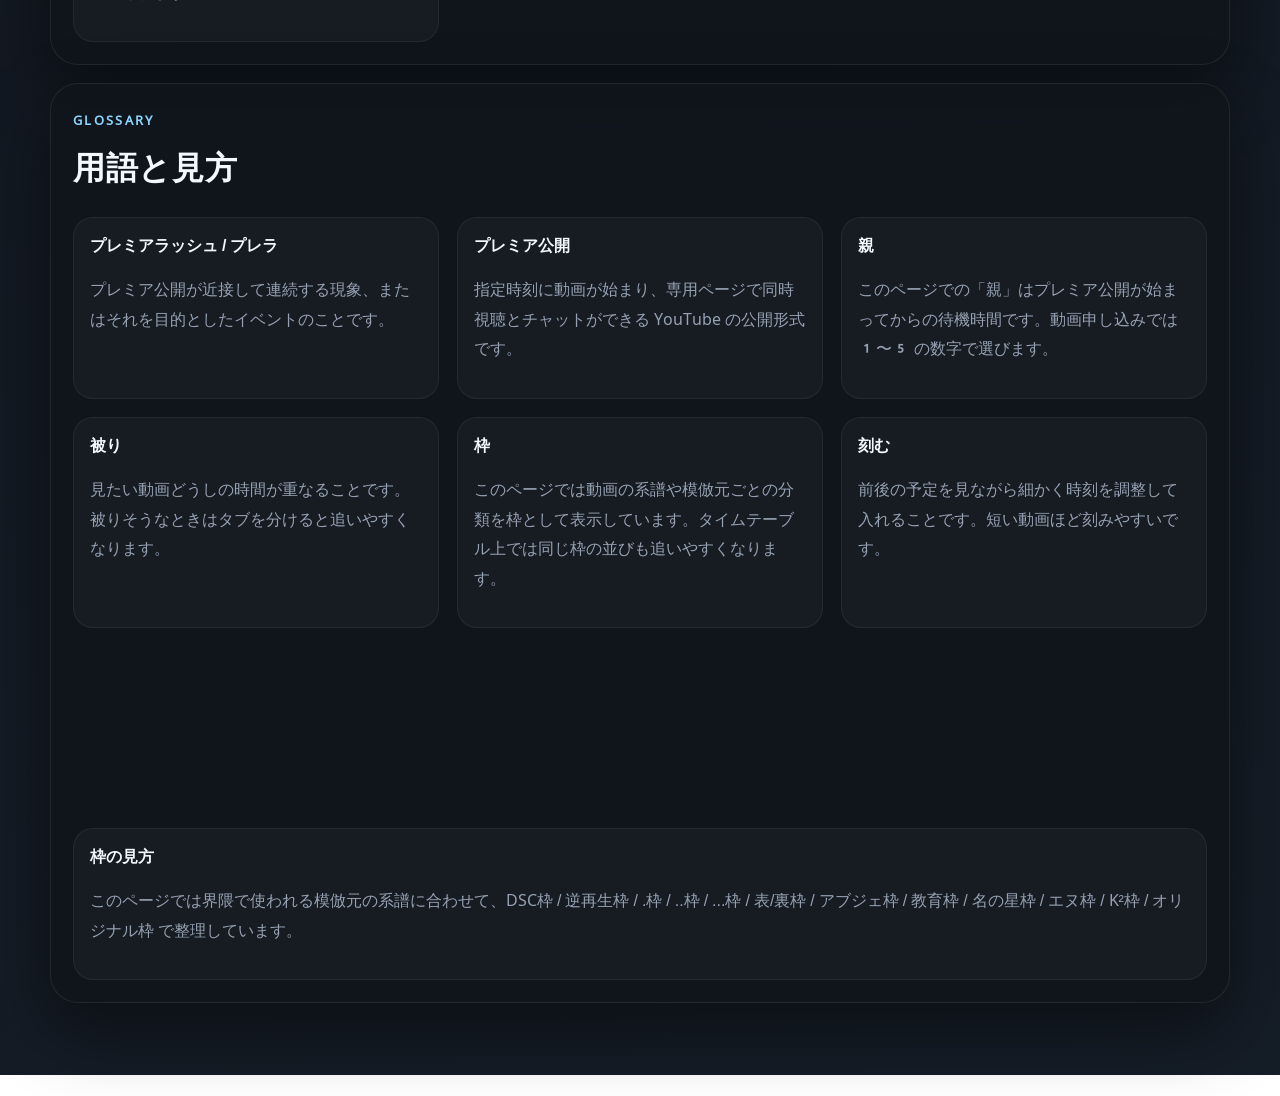
==== commit 70b71aff: "fix: 初回登録セクションを上部表示と黄色系デザインに調整" ====
--- a/index.html
+++ b/index.html
@@ -60,6 +60,19 @@
     .entry-route{grid-template-columns:repeat(3,minmax(0,1fr));gap:12px}
     .entry-helper-grid{grid-template-columns:repeat(2,minmax(0,1fr));gap:12px}
     .card{padding:22px}
+    .entry-start-card{position:relative;overflow:hidden;background:
+      radial-gradient(circle at top right,rgba(255,227,146,.24),transparent 26%),
+      radial-gradient(circle at bottom left,rgba(243,177,74,.15),transparent 24%),
+      linear-gradient(155deg,rgba(43,32,10,.98),rgba(19,15,8,.94) 58%,rgba(14,12,9,.9));border-color:rgba(243,177,74,.26);box-shadow:0 30px 80px rgba(0,0,0,.46),0 0 0 1px rgba(243,177,74,.08) inset}
+    .entry-start-card:before{content:"";position:absolute;inset:0;background:linear-gradient(115deg,rgba(255,255,255,.08),transparent 38%),radial-gradient(circle at 82% 18%,rgba(255,241,197,.1),transparent 18%);pointer-events:none}
+    .entry-start-card>*{position:relative;z-index:1}
+    .entry-start-card .eyebrow,.entry-start-card .entry-helper-label{color:#ffd982}
+    .entry-start-card .notice{background:rgba(243,177,74,.12);border-color:rgba(243,177,74,.24)}
+    .entry-start-card .guide,.entry-start-card .entry-cta-card,.entry-start-card .entry-helper-item,.entry-start-card .entry-check{background:rgba(255,244,214,.04);border-color:rgba(255,224,148,.12)}
+    .entry-start-card .small,.entry-start-card .entry-jump-note,.entry-start-card .entry-check-body p{color:#d2c6aa}
+    .entry-start-card .hero-link.primary{background:linear-gradient(90deg,#ffd46a,#f3b14a);color:#1f1606}
+    .entry-start-card .hero-link.ghost{background:rgba(255,241,201,.05);border-color:rgba(255,224,148,.12)}
+    .entry-start-card .entry-check-mark{background:rgba(243,177,74,.16);border-color:rgba(255,212,106,.24);color:#ffd46a}
     .section{display:flex;justify-content:space-between;align-items:end;gap:12px;margin-bottom:10px}
     .count-wrap{display:grid;gap:8px;margin:18px 0 14px;padding:16px 18px;border-radius:24px;border:1px solid rgba(255,255,255,.06);background:linear-gradient(180deg,rgba(255,255,255,.045),rgba(255,255,255,.02))}
     .count-label{margin:0;color:var(--sub);font-size:.78rem;font-weight:900;letter-spacing:.18em;text-transform:uppercase}
@@ -282,6 +295,82 @@
       </nav>
     </header>
 
+    <section class="card anchor-section entry-start-card" id="entry-start">
+      <div class="section">
+        <div>
+          <p class="eyebrow">Entry Start</p>
+          <h2>初めての動画登録はここから</h2>
+        </div>
+      </div>
+      <div class="entry-launchpad">
+        <article class="entry-cta-card">
+          <div>
+            <p class="notice">YouTube の予約URL、枠、親、開始時刻が決まっていれば、このページからそのまま申し込めます。</p>
+            <p class="small">初参加向けに、最短の流れと送信前チェックを先頭へまとめています。</p>
+          </div>
+          <div class="entry-route">
+            <div class="guide">
+              <strong>1. 予約URLを用意</strong>
+              <p class="small">プレミア公開ページの URL を控えます。</p>
+            </div>
+            <div class="guide">
+              <strong>2. 枠・親・開始時刻を決める</strong>
+              <p class="small">被りや締切はこのページが補助します。</p>
+            </div>
+            <div class="guide">
+              <strong>3. 下のフォームから送信</strong>
+              <p class="small">送信後の審査状況もこの端末で追えます。</p>
+            </div>
+          </div>
+        </article>
+        <article class="entry-cta-card">
+          <div>
+            <p class="eyebrow" style="margin-bottom:8px">Ready</p>
+            <h3>今すぐ申し込む前のチェック</h3>
+            <p class="entry-jump-note">予約済みなら、すぐ下のフォームへ進んで大丈夫です。差し戻しがあった場合も、このページから修正して再申請できます。</p>
+          </div>
+          <div class="entry-checklist">
+            <div class="entry-check">
+              <span class="entry-check-mark">1</span>
+              <div class="entry-check-body">
+                <strong>公開URLを手元に用意</strong>
+                <p>視聴者がそのまま飛べるプレミア公開ページの URL を使います。</p>
+              </div>
+            </div>
+            <div class="entry-check">
+              <span class="entry-check-mark">2</span>
+              <div class="entry-check-body">
+                <strong>枠と親を決める</strong>
+                <p>枠は動画の系譜、親は待機時間です。</p>
+              </div>
+            </div>
+            <div class="entry-check">
+              <span class="entry-check-mark">3</span>
+              <div class="entry-check-body">
+                <strong>送信後はこの端末で状態確認</strong>
+                <p>審査待ち、掲載中、差し戻しをここで確認できます。</p>
+              </div>
+            </div>
+          </div>
+          <div class="entry-helper-grid">
+            <div class="entry-helper-item">
+              <span class="entry-helper-label">締切の目安</span>
+              <p id="entryStartDeadline">開始時刻を選ぶと、締切の目安がここに反映されます。</p>
+            </div>
+            <div class="entry-helper-item">
+              <span class="entry-helper-label">入力中のアドバイス</span>
+              <p id="entryStartAdvice">枠と時刻を選ぶと、被りや空き候補の目安をここに表示します。</p>
+            </div>
+          </div>
+          <div class="actions">
+            <button type="button" class="hero-link primary" id="jumpEntryFormBtn">すぐ申し込む</button>
+            <button type="button" class="hero-link ghost" id="jumpEntryStatusBtn">送信後の状態を見る</button>
+            <a class="hero-link ghost" href="#rules">ルールを確認</a>
+          </div>
+        </article>
+      </div>
+    </section>
+
     <section class="toc-card">
       <div class="toc-head">
         <div>
@@ -328,82 +417,6 @@
           <li>19:00〜24:00にかけてプレミアラッシュを実施。</li>
           <li>「全てお米の所為です。」として公開される合作曲などの関連動画を、曲数に合わせて19:00〜24:00の間にプレミア公開。</li>
         </ul>
-      </div>
-    </section>
-
-    <section class="card anchor-section" id="entry-start" style="margin-top:18px">
-      <div class="section">
-        <div>
-          <p class="eyebrow">Entry Start</p>
-          <h2>初めての動画登録はここから</h2>
-        </div>
-      </div>
-      <div class="entry-launchpad">
-        <article class="entry-cta-card">
-          <div>
-            <p class="notice">このページに来たら、まずは YouTube の予約URL、枠、親、開始時刻が決まっていればそのまま申し込めます。</p>
-            <p class="small">初参加でも迷いにくいように、最短の流れと送信前チェックを最初にまとめています。</p>
-          </div>
-          <div class="entry-route">
-            <div class="guide">
-              <strong>1. プレミア公開を予約する</strong>
-              <p class="small">YouTube でプレミア公開を予約し、視聴ページの URL を控えます。ここができていれば、もう申し込み準備は半分完了です。</p>
-            </div>
-            <div class="guide">
-              <strong>2. 枠・親・開始時刻を決める</strong>
-              <p class="small">タイムテーブルとルールを見ながら、枠と開始時刻を決めます。被りや締切の目安はこのページが補助します。</p>
-            </div>
-            <div class="guide">
-              <strong>3. このページから送信する</strong>
-              <p class="small">投稿名義、タイトル、URL を入力して送信すれば完了です。送信後の審査状況もこの端末から確認できます。</p>
-            </div>
-          </div>
-        </article>
-        <article class="entry-cta-card">
-          <div>
-            <p class="eyebrow" style="margin-bottom:8px">Ready</p>
-            <h3>今すぐ申し込む前のチェック</h3>
-            <p class="entry-jump-note">予約済みなら、すぐ下のフォームへ進んで大丈夫です。送信後はこのページで審査状況と差し戻し理由も追えます。</p>
-          </div>
-          <div class="entry-checklist">
-            <div class="entry-check">
-              <span class="entry-check-mark">1</span>
-              <div class="entry-check-body">
-                <strong>公開URLを手元に用意</strong>
-                <p>視聴者がそのまま飛べるプレミア公開ページの URL を使います。</p>
-              </div>
-            </div>
-            <div class="entry-check">
-              <span class="entry-check-mark">2</span>
-              <div class="entry-check-body">
-                <strong>枠と親を決める</strong>
-                <p>枠は動画の系譜、親は待機時間です。迷ったら下の説明を見ながら選べます。</p>
-              </div>
-            </div>
-            <div class="entry-check">
-              <span class="entry-check-mark">3</span>
-              <div class="entry-check-body">
-                <strong>送信後はこの端末で状態確認</strong>
-                <p>審査待ち、掲載中、差し戻しがこの端末から見られます。差し戻し時は修正して再申請できます。</p>
-              </div>
-            </div>
-          </div>
-          <div class="entry-helper-grid">
-            <div class="entry-helper-item">
-              <span class="entry-helper-label">締切の目安</span>
-              <p id="entryStartDeadline">開始時刻を選ぶと、締切の目安がここに反映されます。</p>
-            </div>
-            <div class="entry-helper-item">
-              <span class="entry-helper-label">入力中のアドバイス</span>
-              <p id="entryStartAdvice">枠と時刻を選ぶと、被りや空き候補の目安をここに表示します。</p>
-            </div>
-          </div>
-          <div class="actions">
-            <button type="button" class="hero-link primary" id="jumpEntryFormBtn">すぐ申し込む</button>
-            <button type="button" class="hero-link ghost" id="jumpEntryStatusBtn">送信後の状態を見る</button>
-            <a class="hero-link ghost" href="#rules">ルールを確認</a>
-          </div>
-        </article>
       </div>
     </section>
 
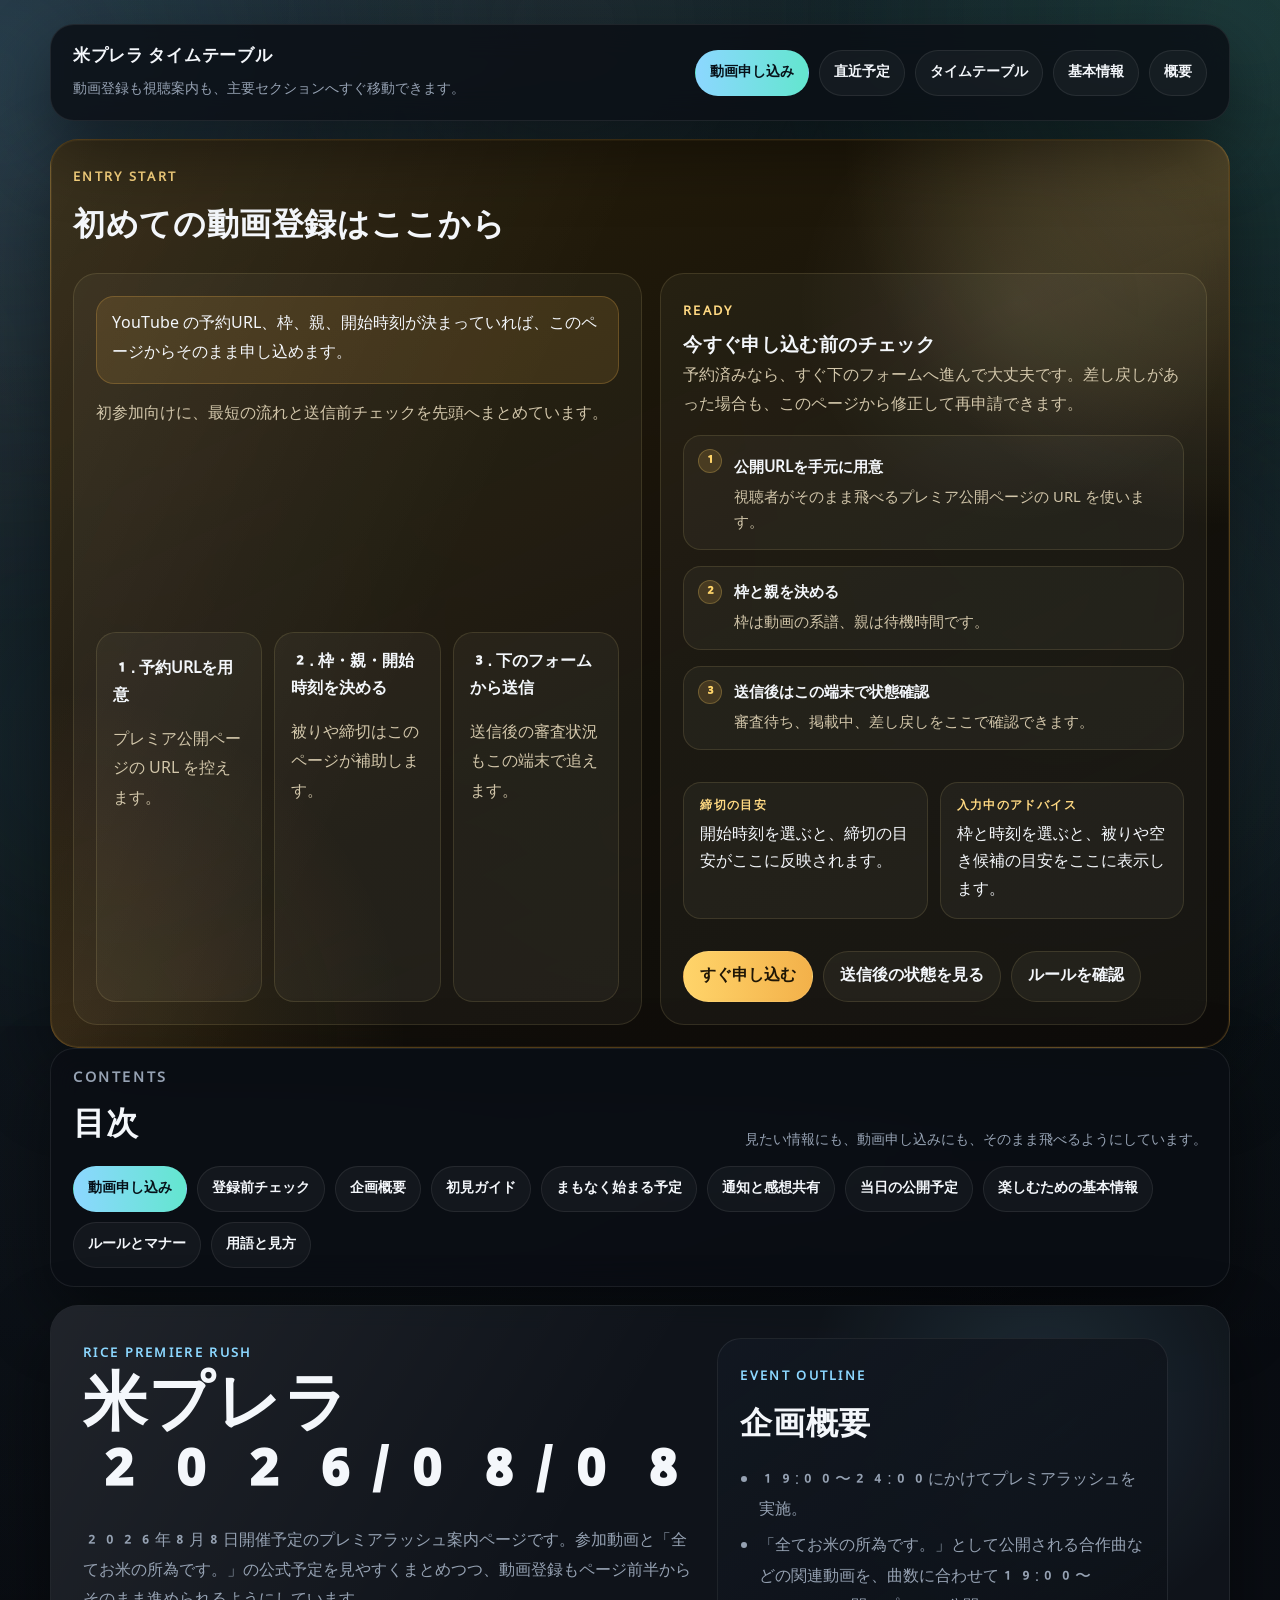
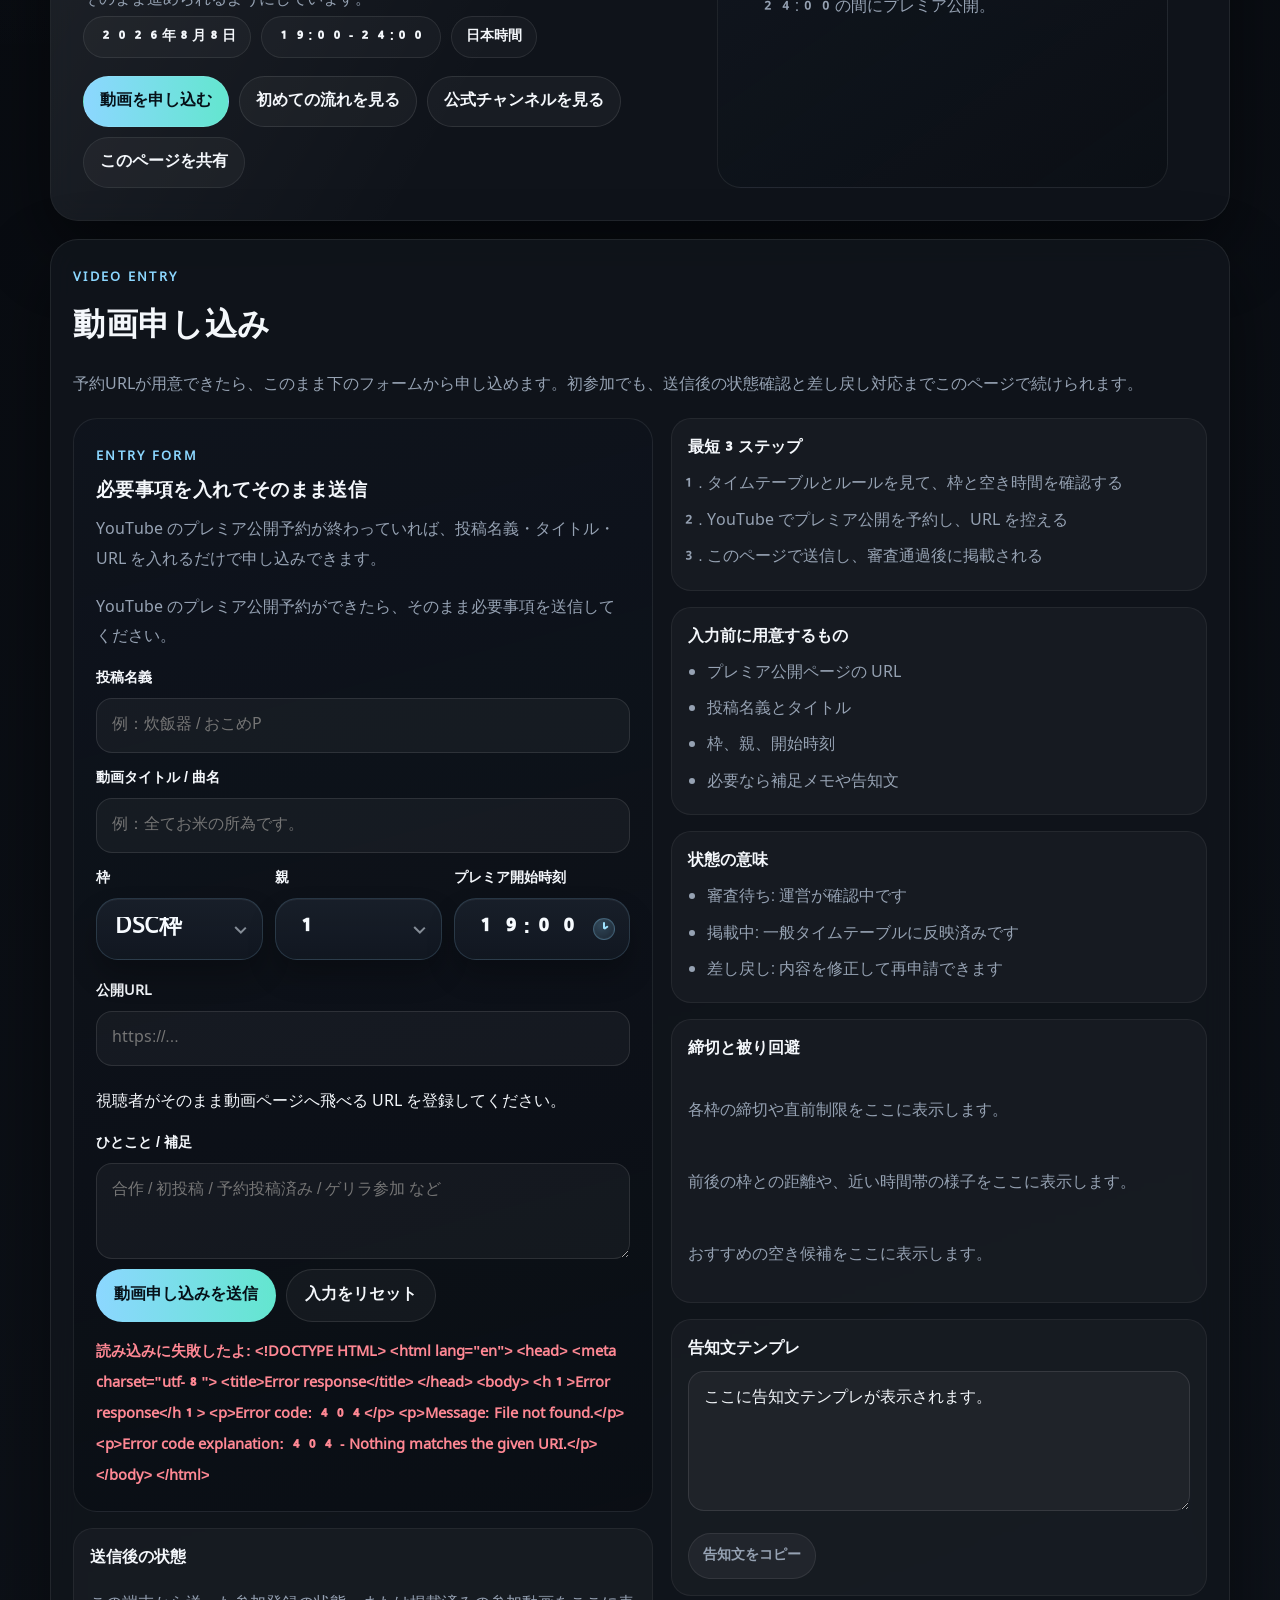
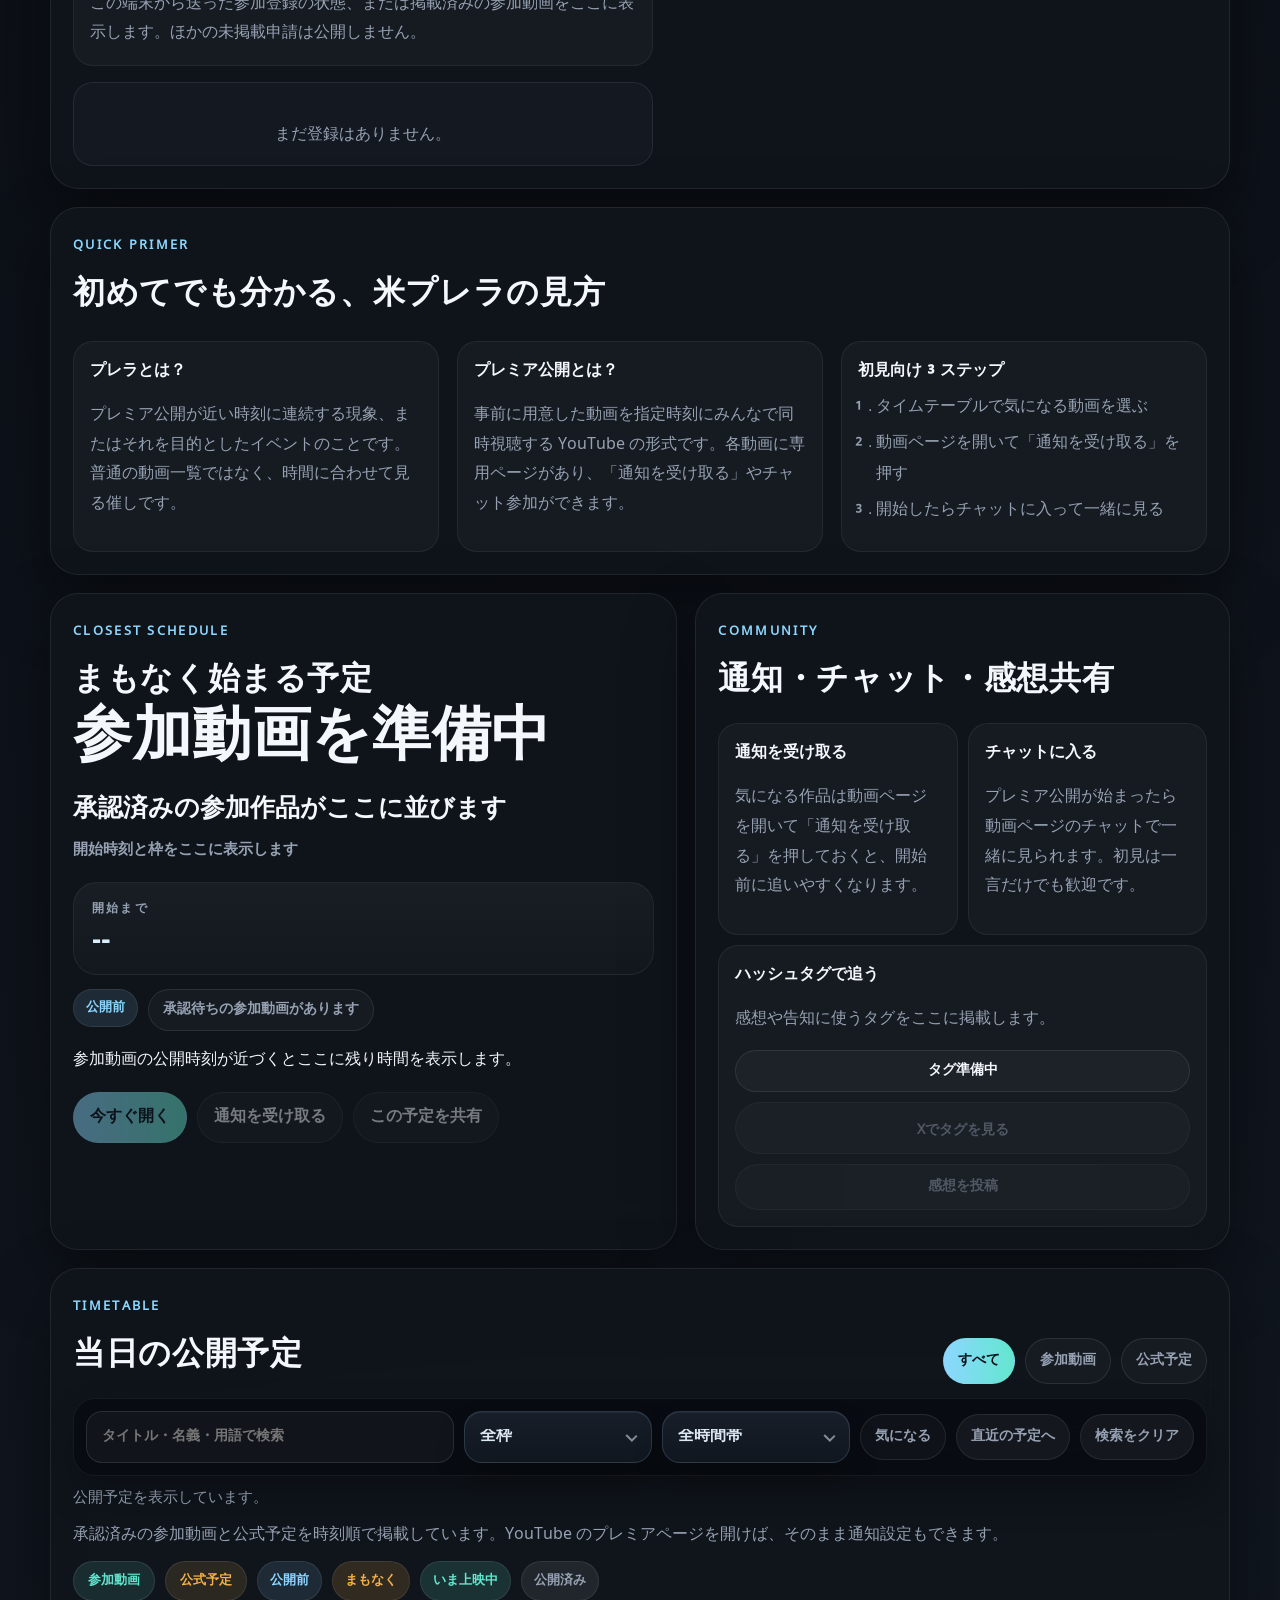
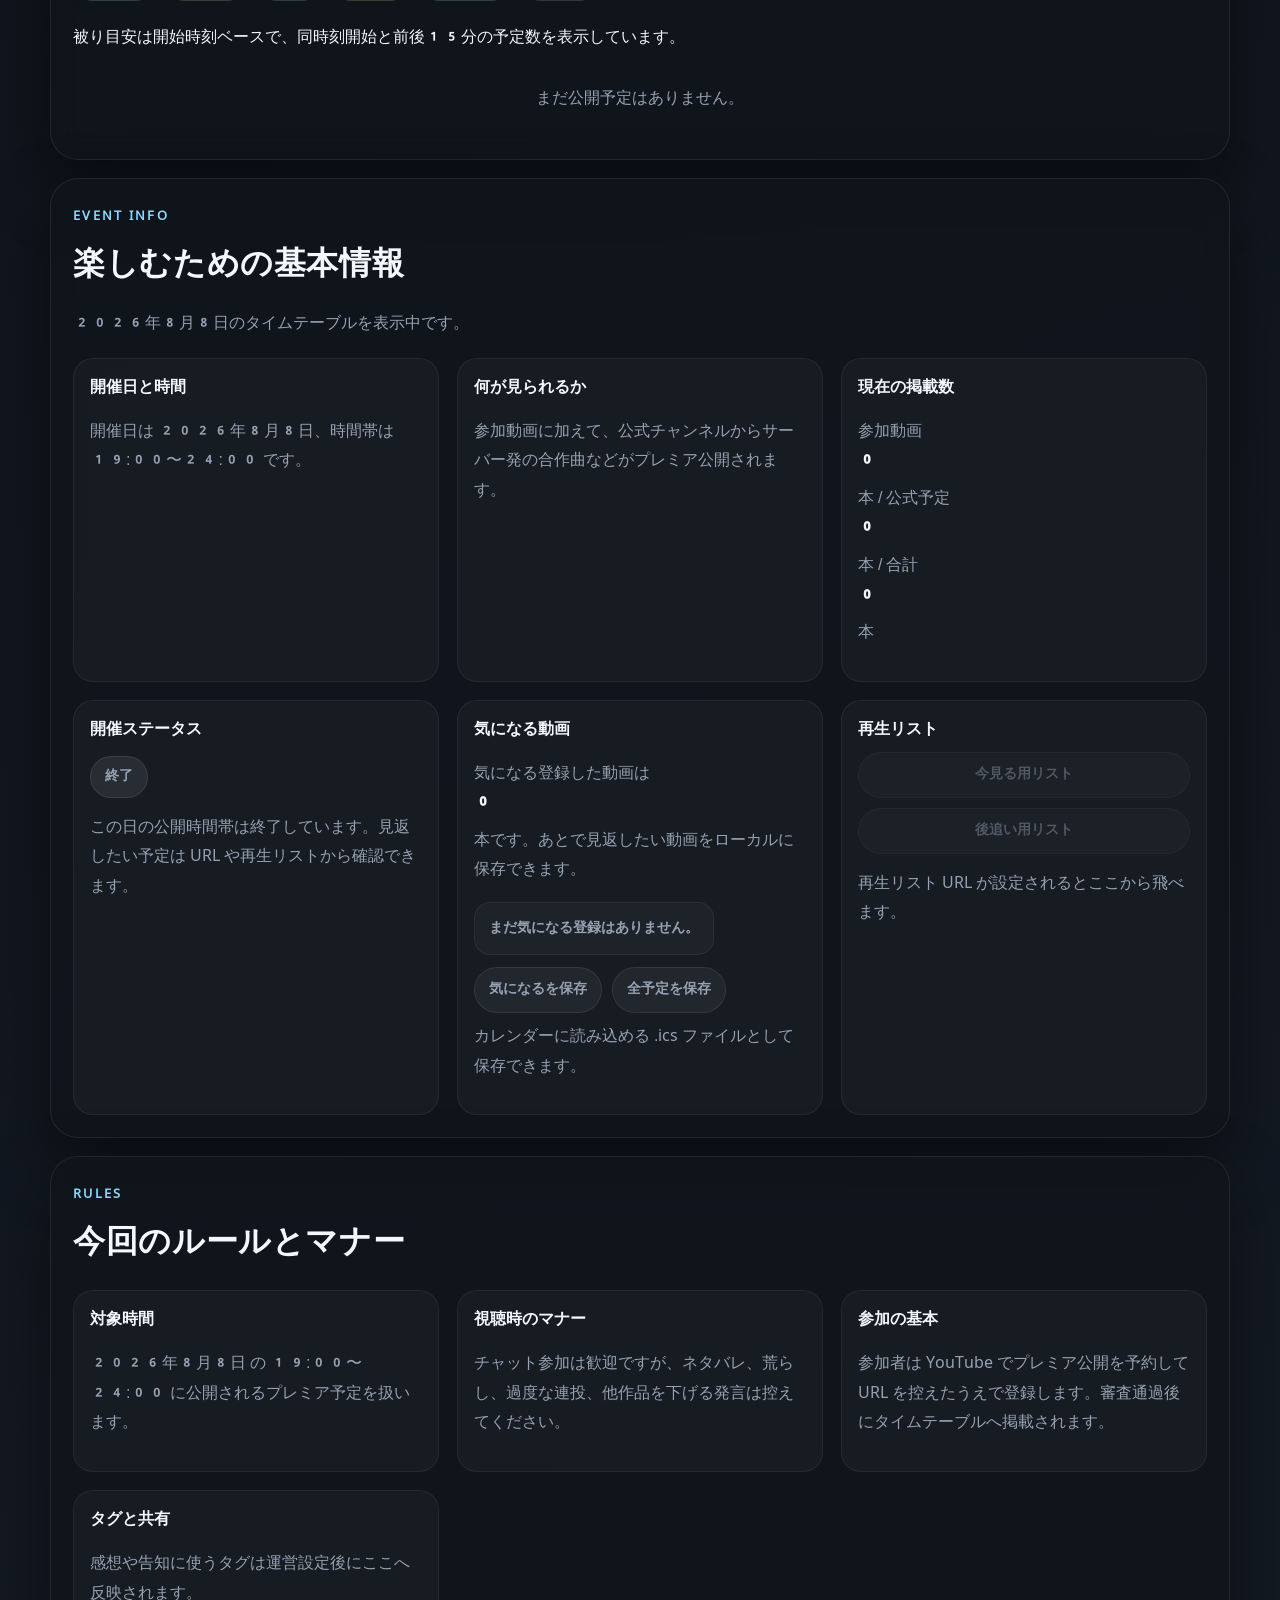
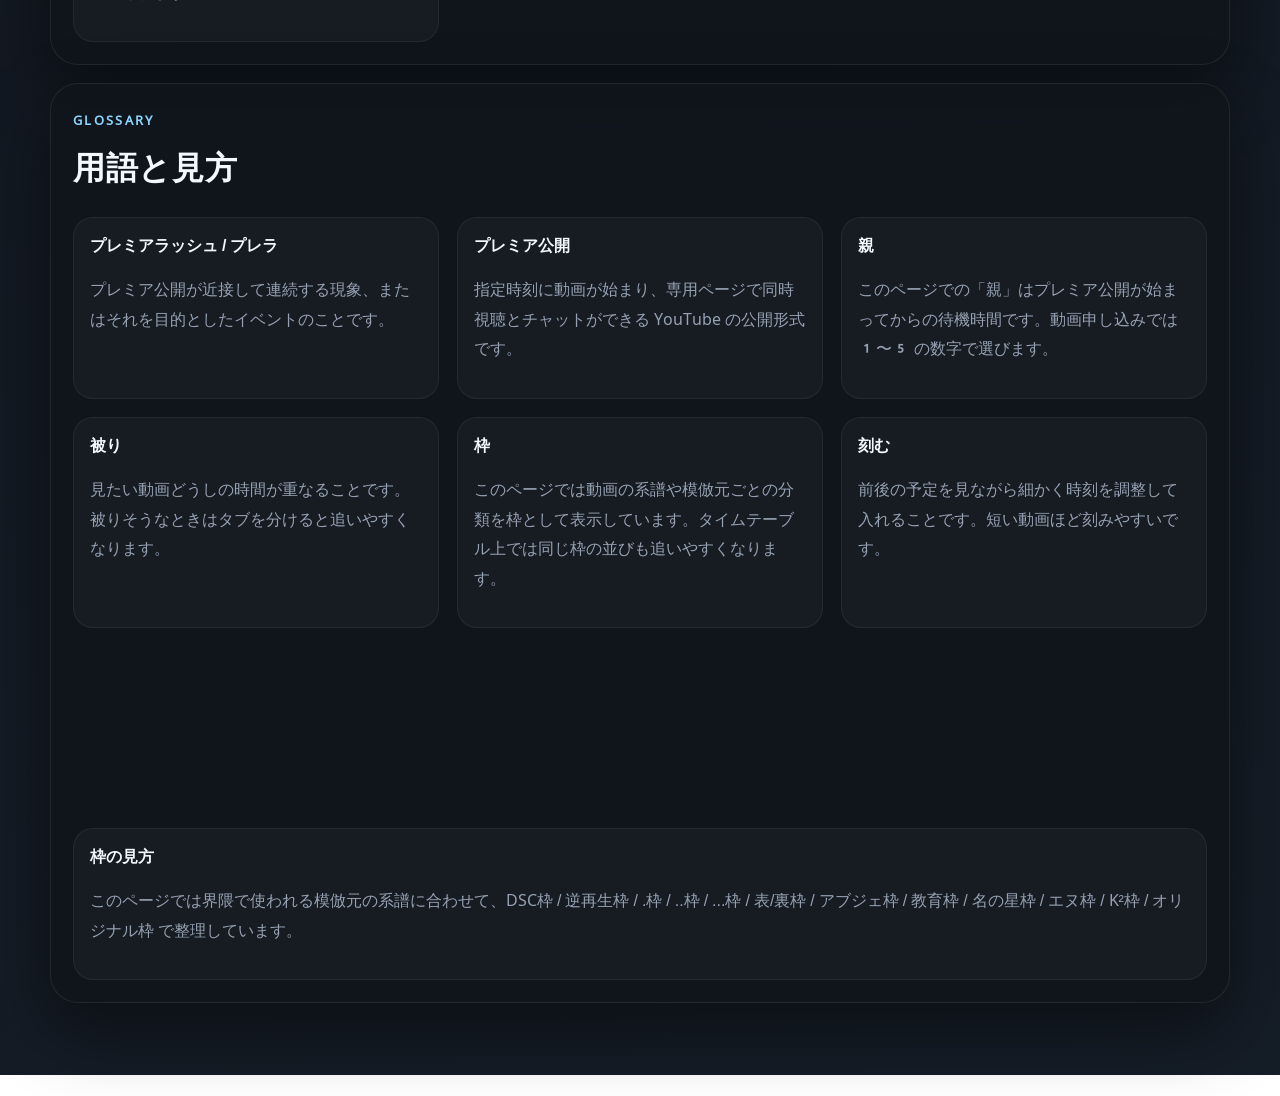
==== commit 6cc3e6dd: "feat: セクション移動時の波紋演出を追加" ====
--- a/index.html
+++ b/index.html
@@ -7,7 +7,7 @@
   <meta name="referrer" content="strict-origin-when-cross-origin">
   <title>米プレラ | タイムテーブル</title>
   <link rel="stylesheet" href="./pickers.css?v=4">
-  <link rel="stylesheet" href="./motion.css?v=2">
+  <link rel="stylesheet" href="./motion.css?v=3">
   <link rel="stylesheet" href="./intro.css?v=1">
   <noscript><style>body.intro-active{overflow:auto}.site-intro{display:none!important}.wrap,.dock,.ambient-backdrop,.scroll-progress{opacity:1!important;filter:none!important;transform:none!important;pointer-events:auto!important}</style></noscript>
   <style>
@@ -832,7 +832,7 @@
 
   <script src="./pickers.js?v=6"></script>
   <script src="./intro.js?v=1"></script>
-  <script src="./motion.js?v=2"></script>
-  <script src="./public.js?v=23"></script>
+  <script src="./motion.js?v=3"></script>
+  <script src="./public.js?v=24"></script>
 </body>
 </html>
--- a/motion.css
+++ b/motion.css
@@ -9,6 +9,39 @@
 .wrap{
   position:relative;
   z-index:2;
+}
+
+.hero,
+.card,
+.toc-card,
+.site-header,
+.guide,
+.form-shell,
+.status-panel,
+.item,
+.stack-card{
+  overflow:hidden;
+}
+
+.nav-ripple{
+  position:absolute;
+  left:0;
+  top:0;
+  width:22px;
+  height:22px;
+  border-radius:999px;
+  pointer-events:none;
+  transform:translate(-50%,-50%) scale(.08);
+  background:
+    radial-gradient(circle,rgba(255,248,218,.8) 0%,rgba(243,177,74,.34) 34%,rgba(140,215,255,.18) 58%,rgba(140,215,255,0) 76%);
+  mix-blend-mode:screen;
+  opacity:0;
+  filter:blur(.2px);
+  animation:nav-ripple-bloom 1.05s cubic-bezier(.22,1,.36,1) forwards;
+}
+
+.is-nav-rippled{
+  animation:nav-ripple-glow 1s ease-out;
 }
 
 .scroll-progress{
@@ -226,6 +259,35 @@
   }
 }
 
+@keyframes nav-ripple-bloom{
+  0%{
+    opacity:0;
+    transform:translate(-50%,-50%) scale(.08);
+  }
+  20%{
+    opacity:.9;
+  }
+  100%{
+    opacity:0;
+    transform:translate(-50%,-50%) scale(1);
+  }
+}
+
+@keyframes nav-ripple-glow{
+  0%{
+    box-shadow:0 0 0 0 rgba(140,215,255,0),0 0 0 0 rgba(243,177,74,0);
+    border-color:rgba(255,255,255,.08);
+  }
+  22%{
+    box-shadow:0 0 0 1px rgba(255,241,197,.14) inset,0 0 38px rgba(243,177,74,.12);
+    border-color:rgba(243,177,74,.26);
+  }
+  100%{
+    box-shadow:0 0 0 0 rgba(140,215,255,0),0 0 0 0 rgba(243,177,74,0);
+    border-color:rgba(255,255,255,.08);
+  }
+}
+
 @media (prefers-reduced-motion: reduce){
   html{
     scroll-behavior:auto;
@@ -250,7 +312,9 @@
   .mini-btn,
   .fav-btn,
   .cta,
-  .item.upcoming{
+  .item.upcoming,
+  .nav-ripple,
+  .is-nav-rippled{
     animation:none !important;
     transition:none !important;
     transform:none !important;
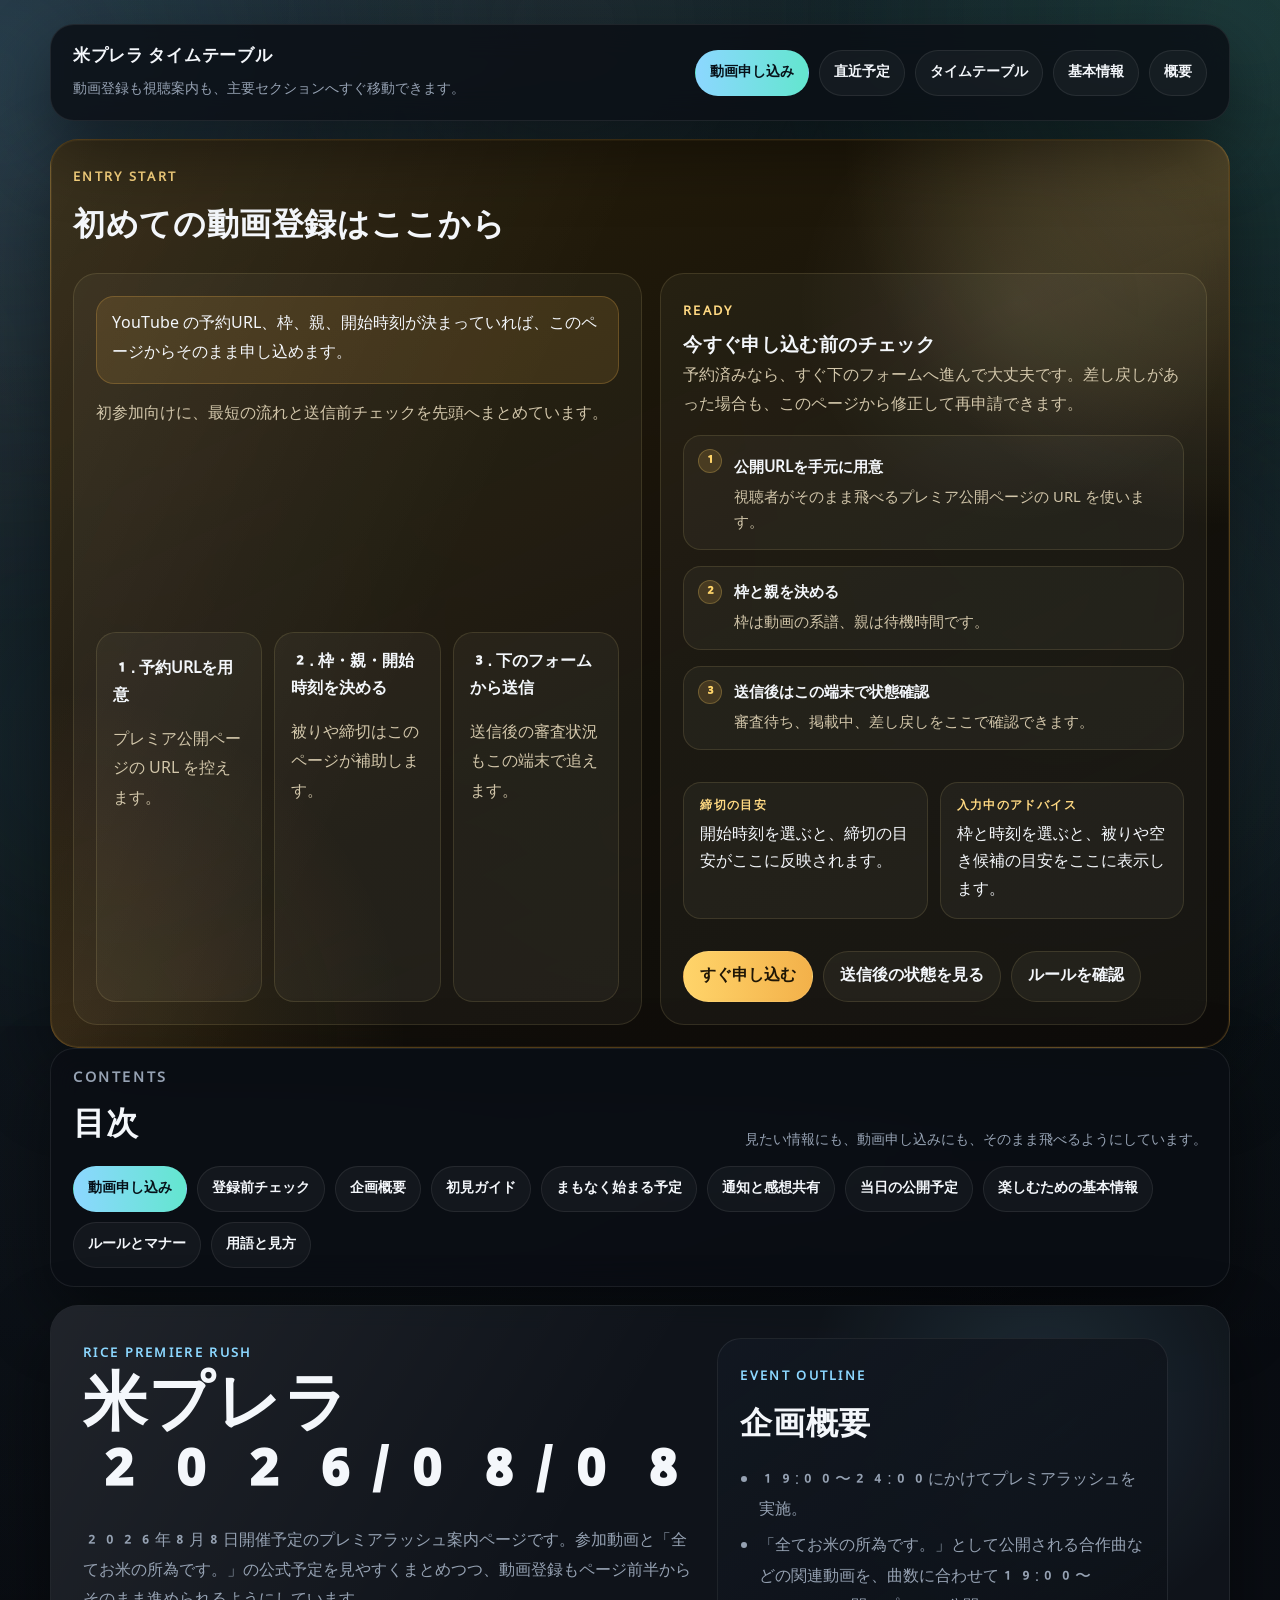
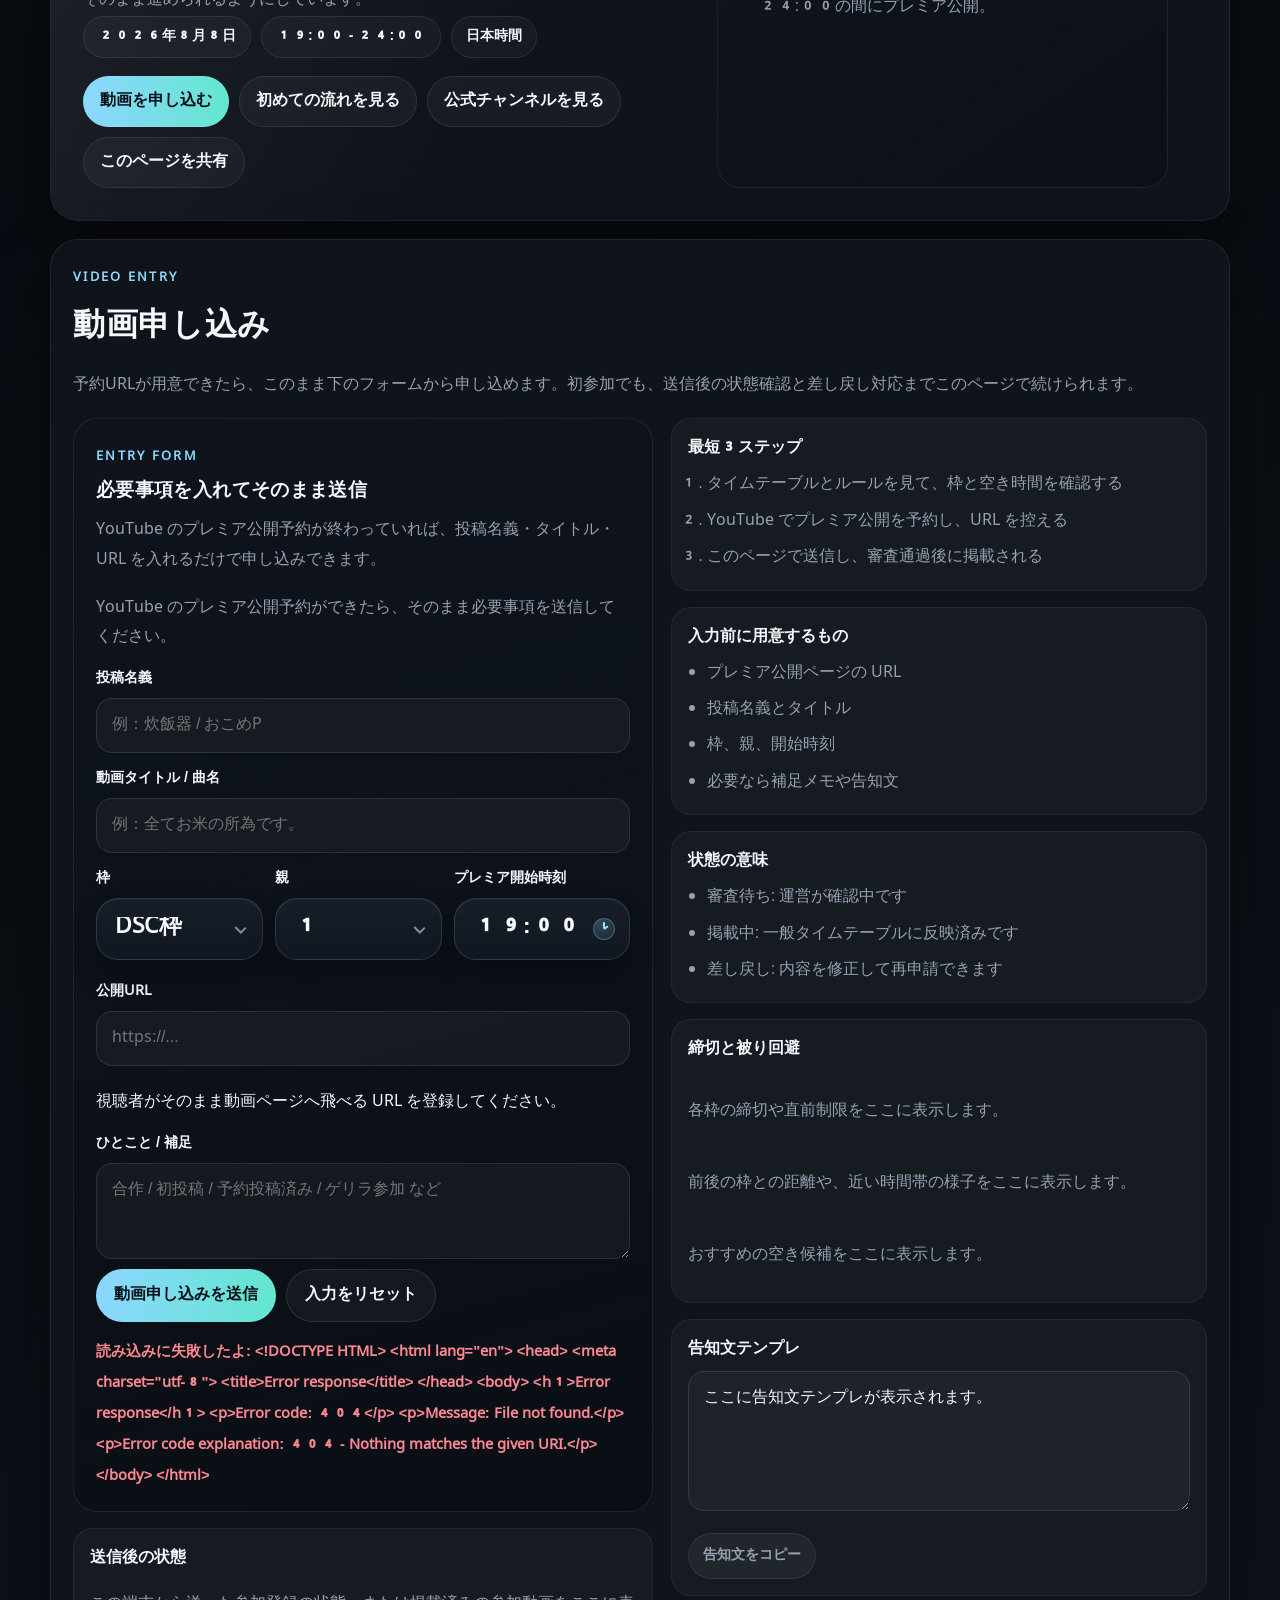
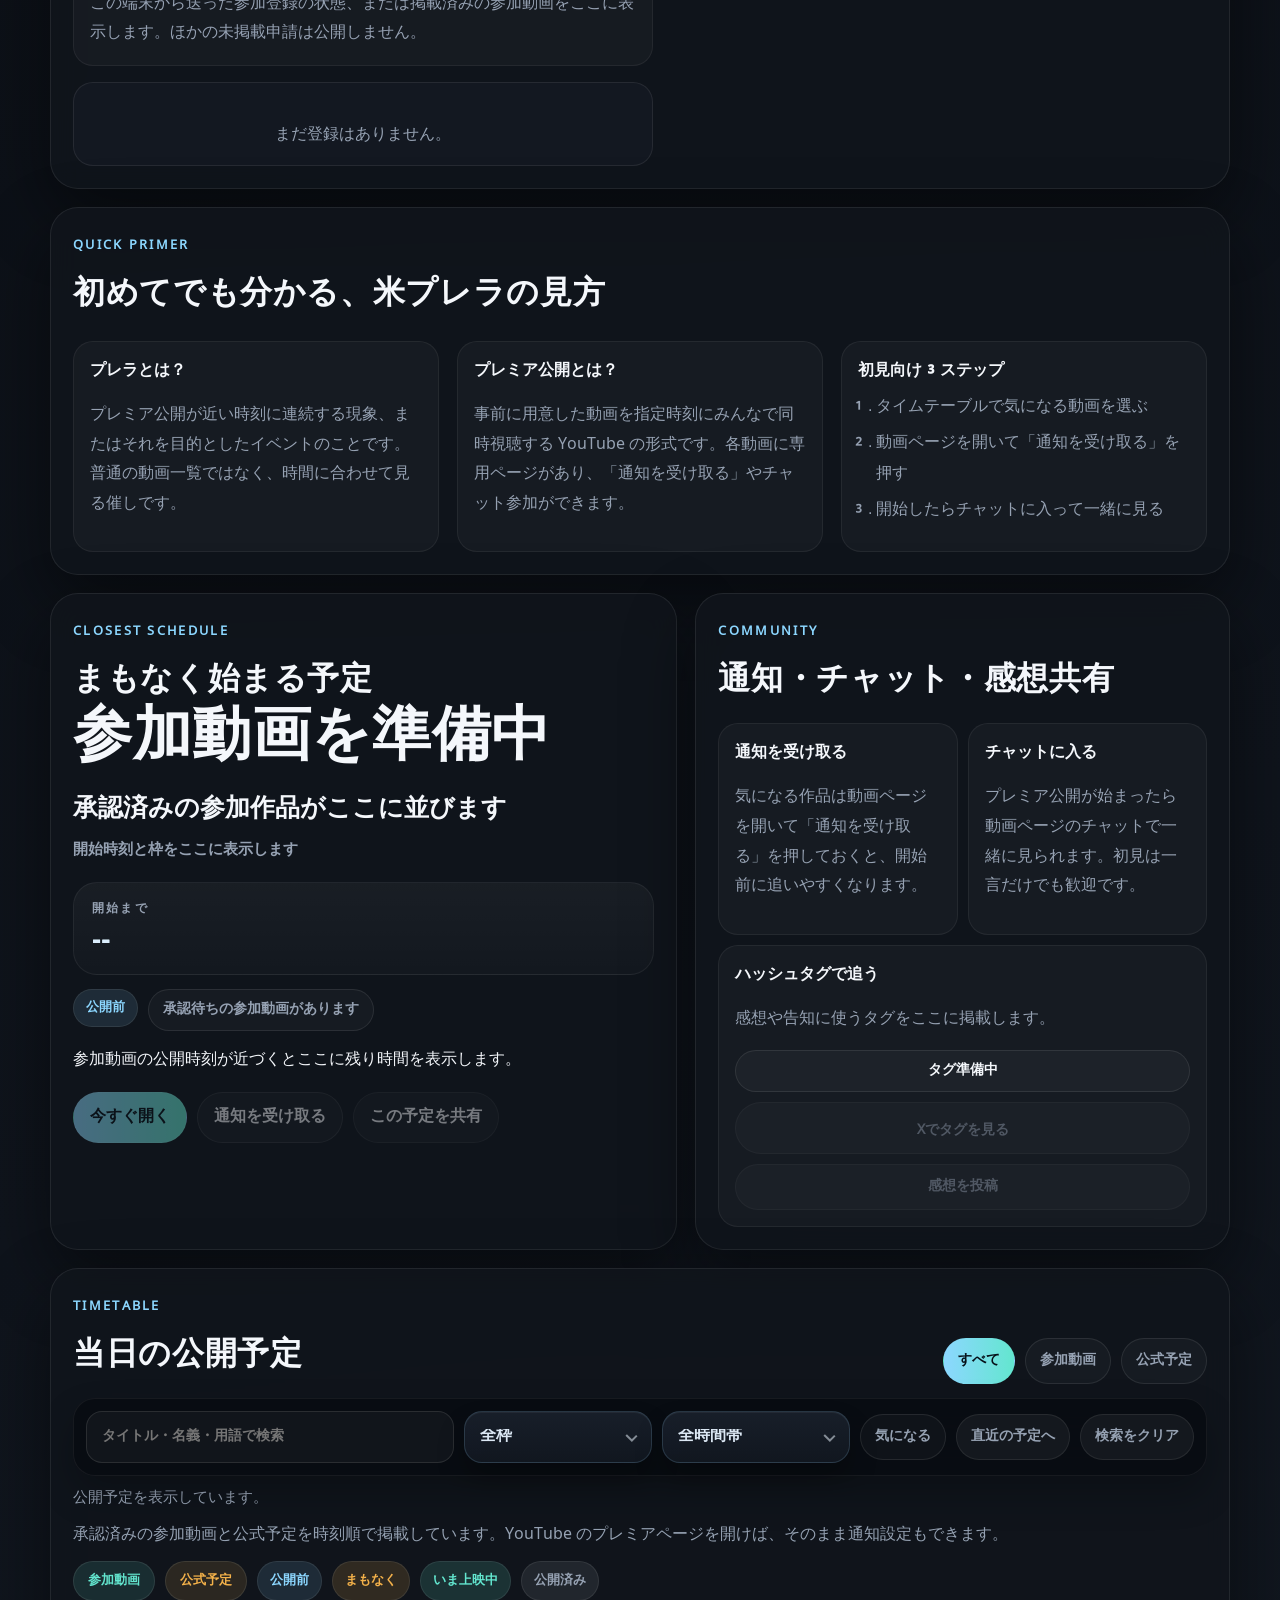
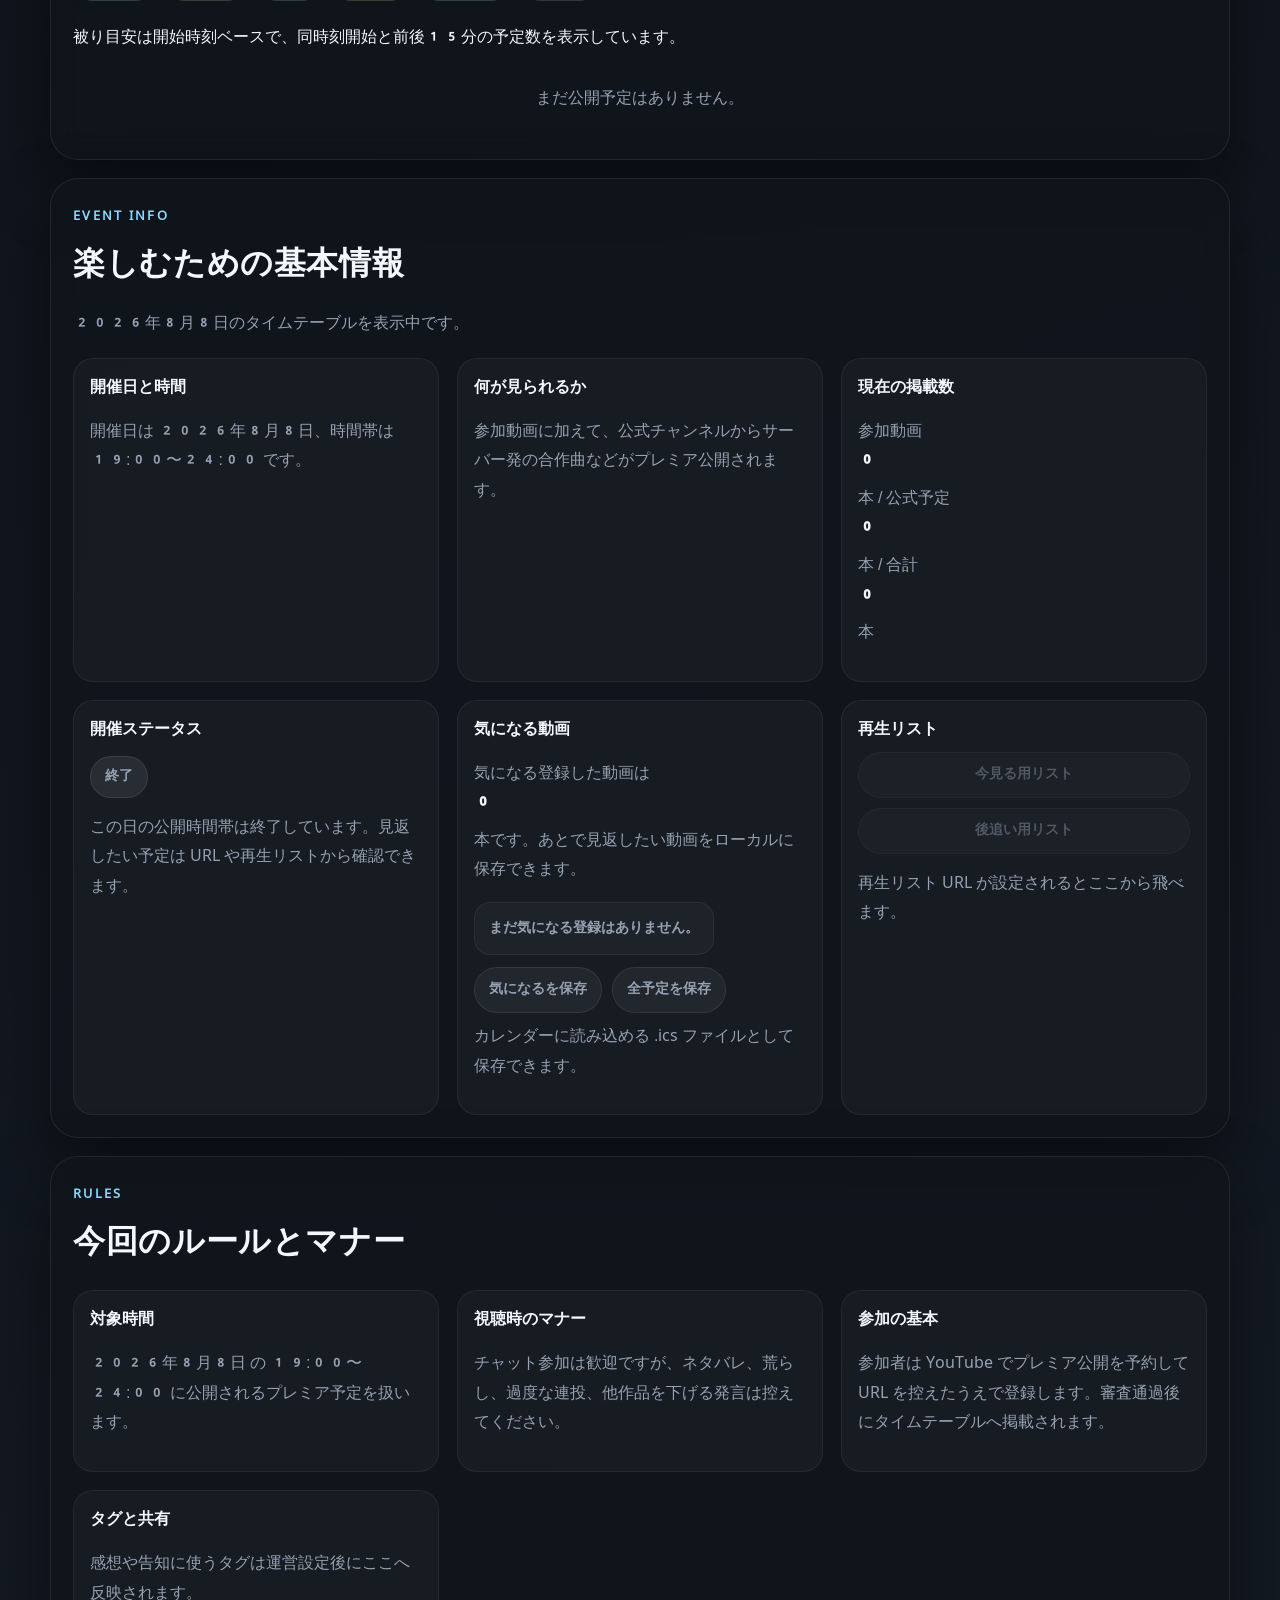
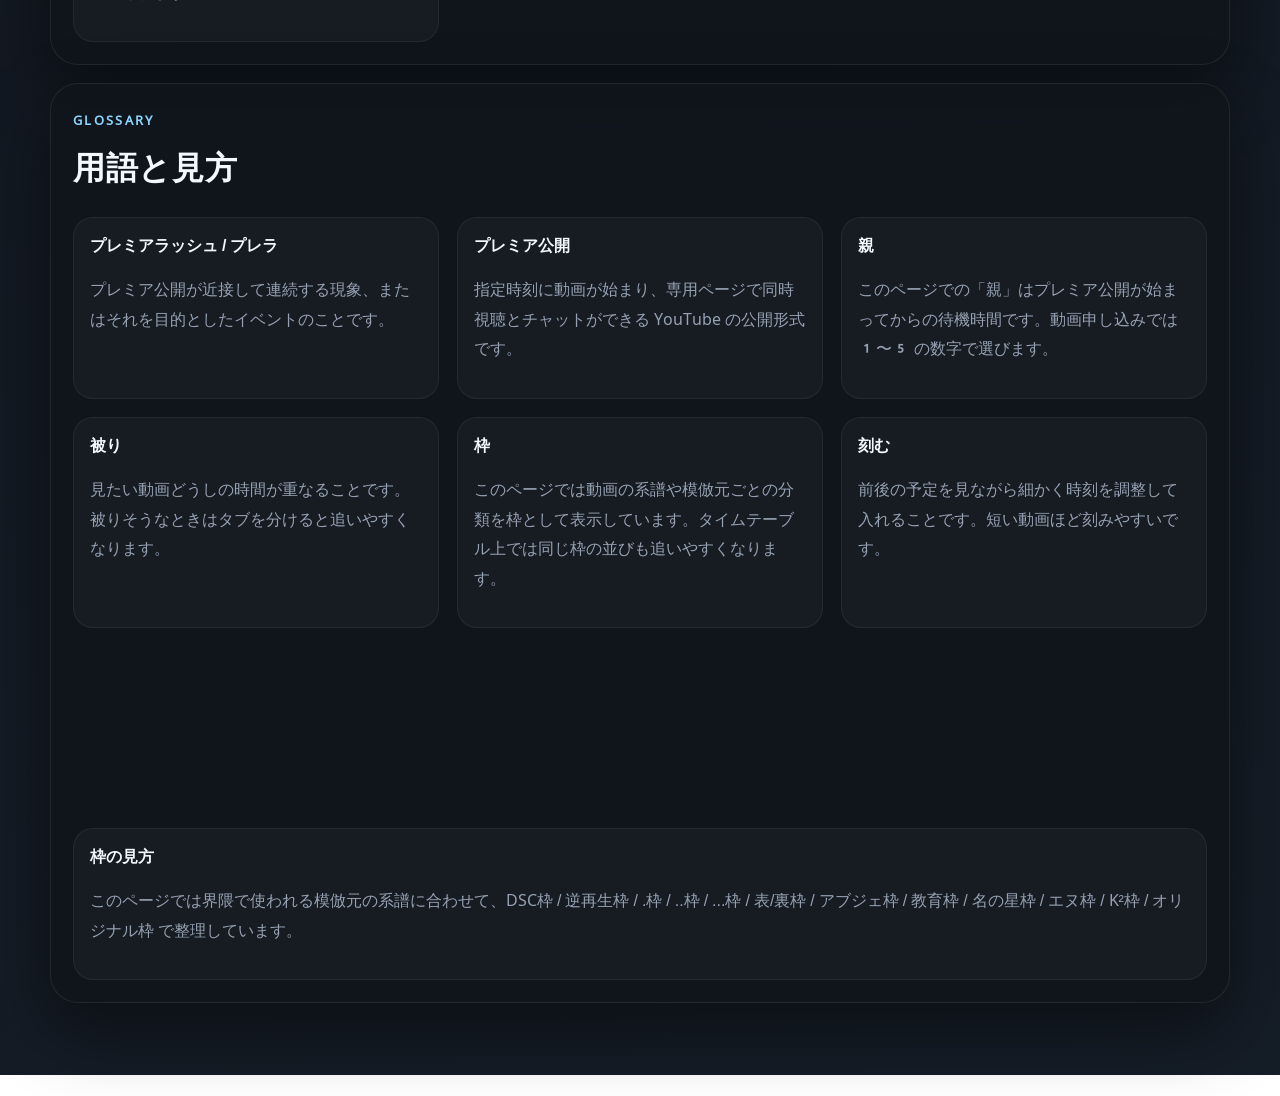
==== commit 5318bab6: "fix: 移動先の枠が広がる波紋演出に変更" ====
--- a/index.html
+++ b/index.html
@@ -7,7 +7,7 @@
   <meta name="referrer" content="strict-origin-when-cross-origin">
   <title>米プレラ | タイムテーブル</title>
   <link rel="stylesheet" href="./pickers.css?v=4">
-  <link rel="stylesheet" href="./motion.css?v=3">
+  <link rel="stylesheet" href="./motion.css?v=4">
   <link rel="stylesheet" href="./intro.css?v=1">
   <noscript><style>body.intro-active{overflow:auto}.site-intro{display:none!important}.wrap,.dock,.ambient-backdrop,.scroll-progress{opacity:1!important;filter:none!important;transform:none!important;pointer-events:auto!important}</style></noscript>
   <style>
@@ -832,7 +832,7 @@
 
   <script src="./pickers.js?v=6"></script>
   <script src="./intro.js?v=1"></script>
-  <script src="./motion.js?v=3"></script>
+  <script src="./motion.js?v=4"></script>
   <script src="./public.js?v=24"></script>
 </body>
 </html>
--- a/motion.css
+++ b/motion.css
@@ -11,32 +11,23 @@
   z-index:2;
 }
 
-.hero,
-.card,
-.toc-card,
-.site-header,
-.guide,
-.form-shell,
-.status-panel,
-.item,
-.stack-card{
-  overflow:hidden;
-}
-
 .nav-ripple{
-  position:absolute;
-  left:0;
-  top:0;
-  width:22px;
-  height:22px;
-  border-radius:999px;
+  position:fixed;
+  z-index:115;
   pointer-events:none;
-  transform:translate(-50%,-50%) scale(.08);
+  transform:scale(.995);
+  transform-origin:center;
   background:
-    radial-gradient(circle,rgba(255,248,218,.8) 0%,rgba(243,177,74,.34) 34%,rgba(140,215,255,.18) 58%,rgba(140,215,255,0) 76%);
+    linear-gradient(135deg,rgba(255,245,205,.08),rgba(140,215,255,.04)),
+    radial-gradient(circle at 18% 0%,rgba(255,226,145,.12),transparent 34%);
+  border:1px solid rgba(255,218,126,.76);
+  box-shadow:
+    0 0 0 1px rgba(255,245,205,.14) inset,
+    0 0 28px rgba(243,177,74,.18),
+    0 0 48px rgba(140,215,255,.1);
   mix-blend-mode:screen;
   opacity:0;
-  filter:blur(.2px);
+  filter:blur(.1px);
   animation:nav-ripple-bloom 1.05s cubic-bezier(.22,1,.36,1) forwards;
 }
 
@@ -262,14 +253,17 @@
 @keyframes nav-ripple-bloom{
   0%{
     opacity:0;
-    transform:translate(-50%,-50%) scale(.08);
+    transform:scale(.995);
   }
   20%{
-    opacity:.9;
+    opacity:.92;
+  }
+  58%{
+    opacity:.52;
   }
   100%{
     opacity:0;
-    transform:translate(-50%,-50%) scale(1);
+    transform:scale(1.085);
   }
 }
 
